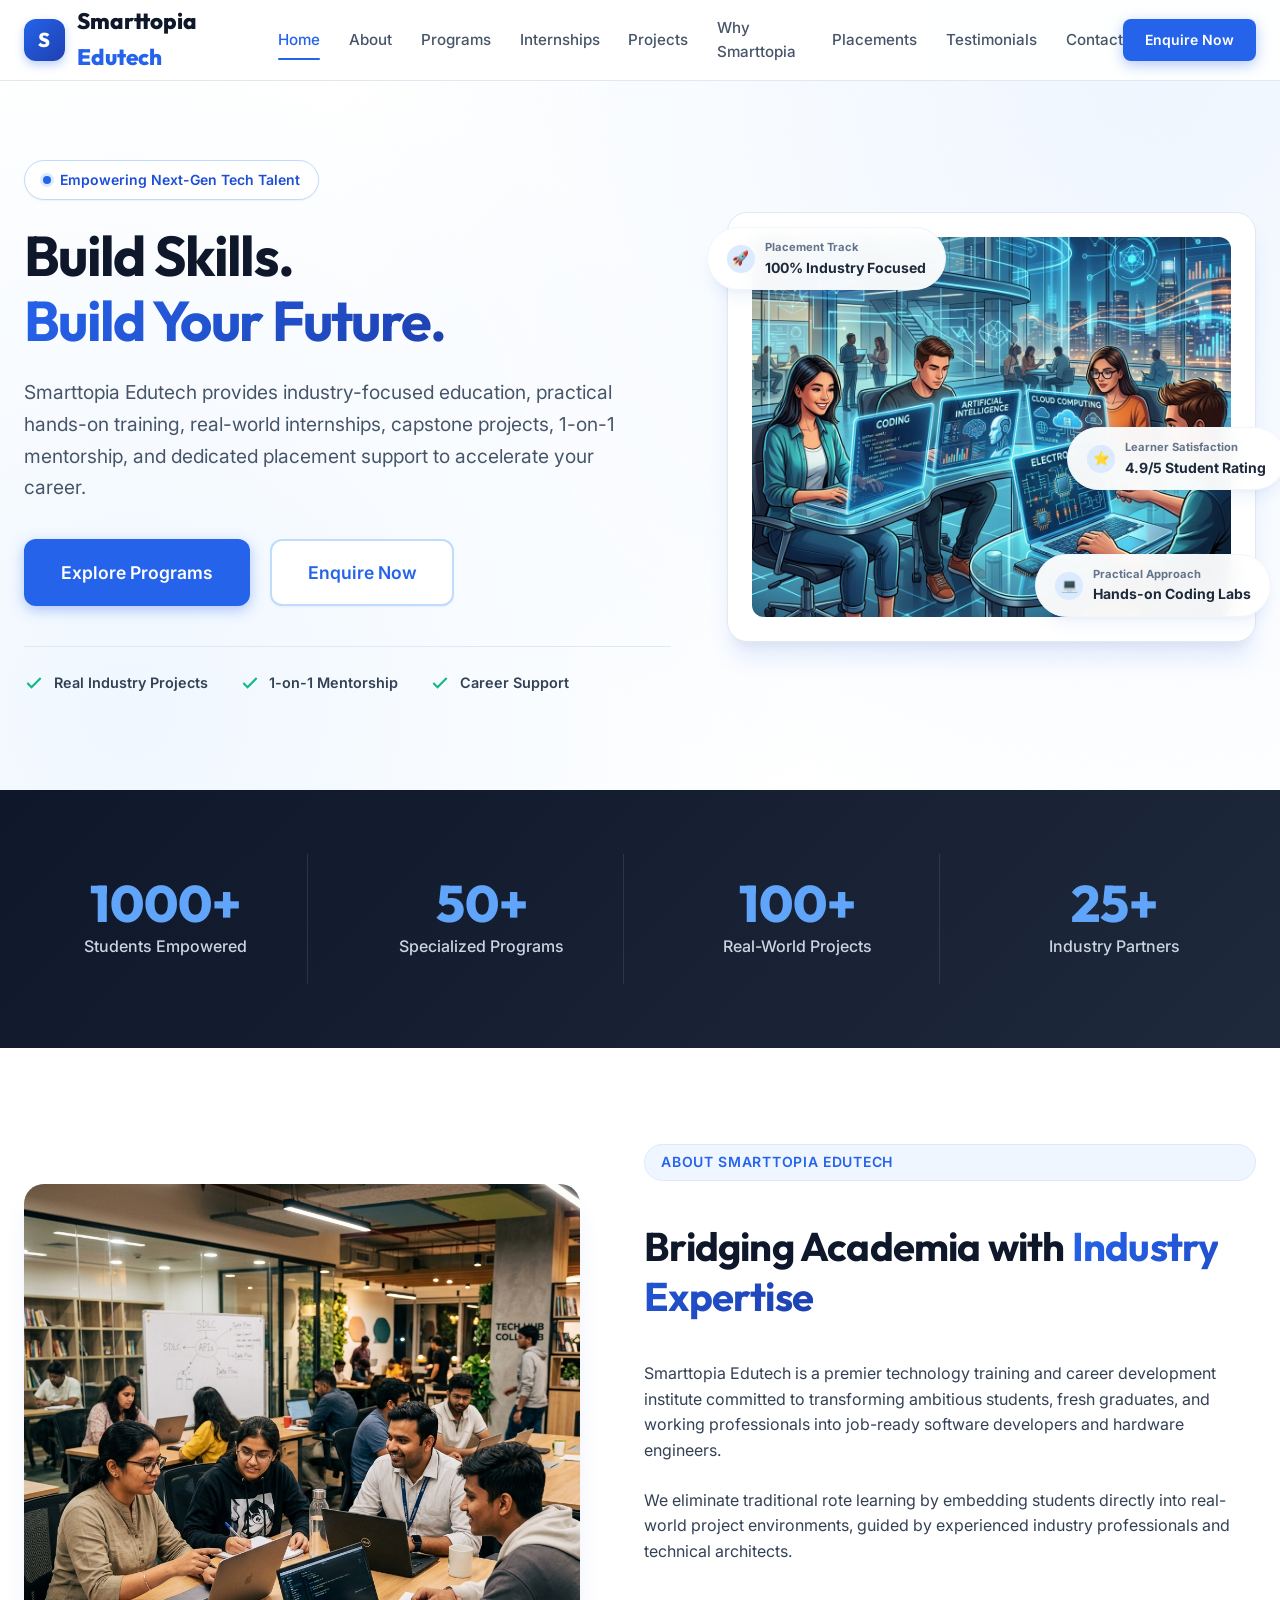
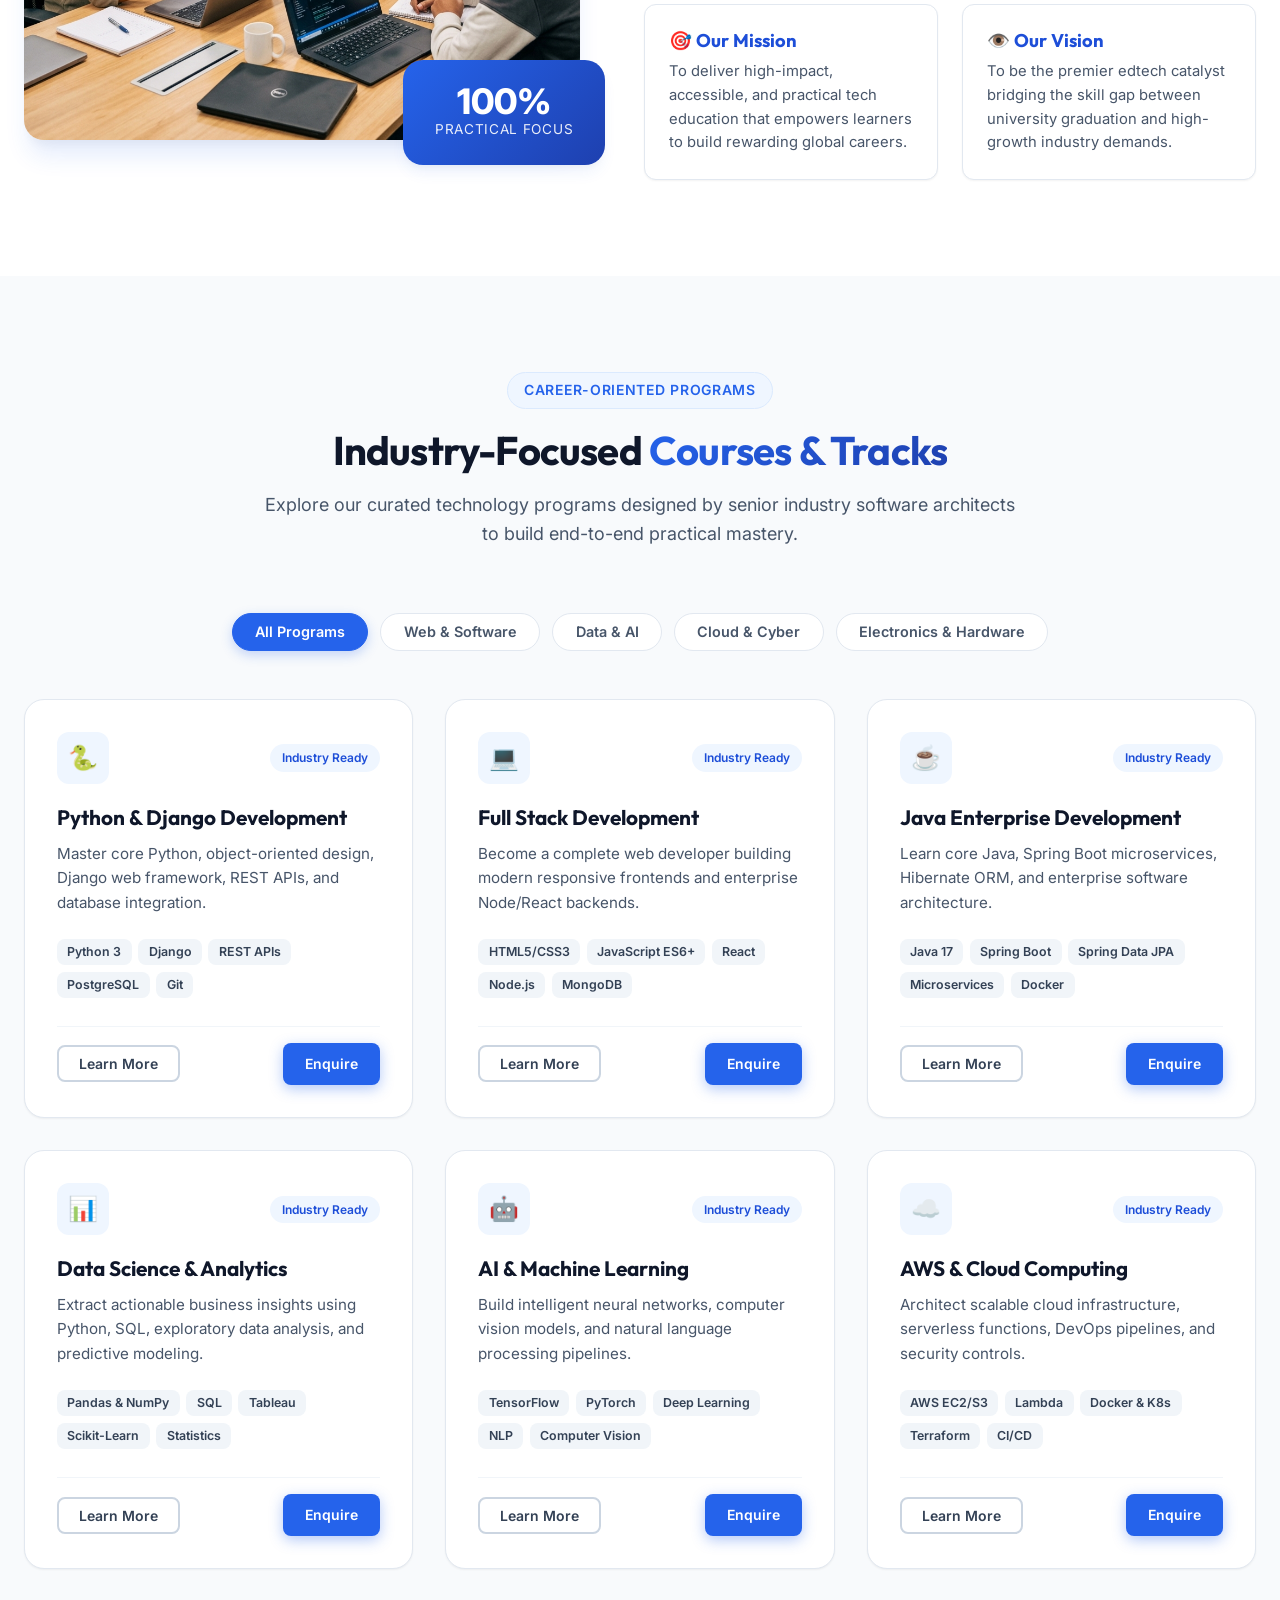
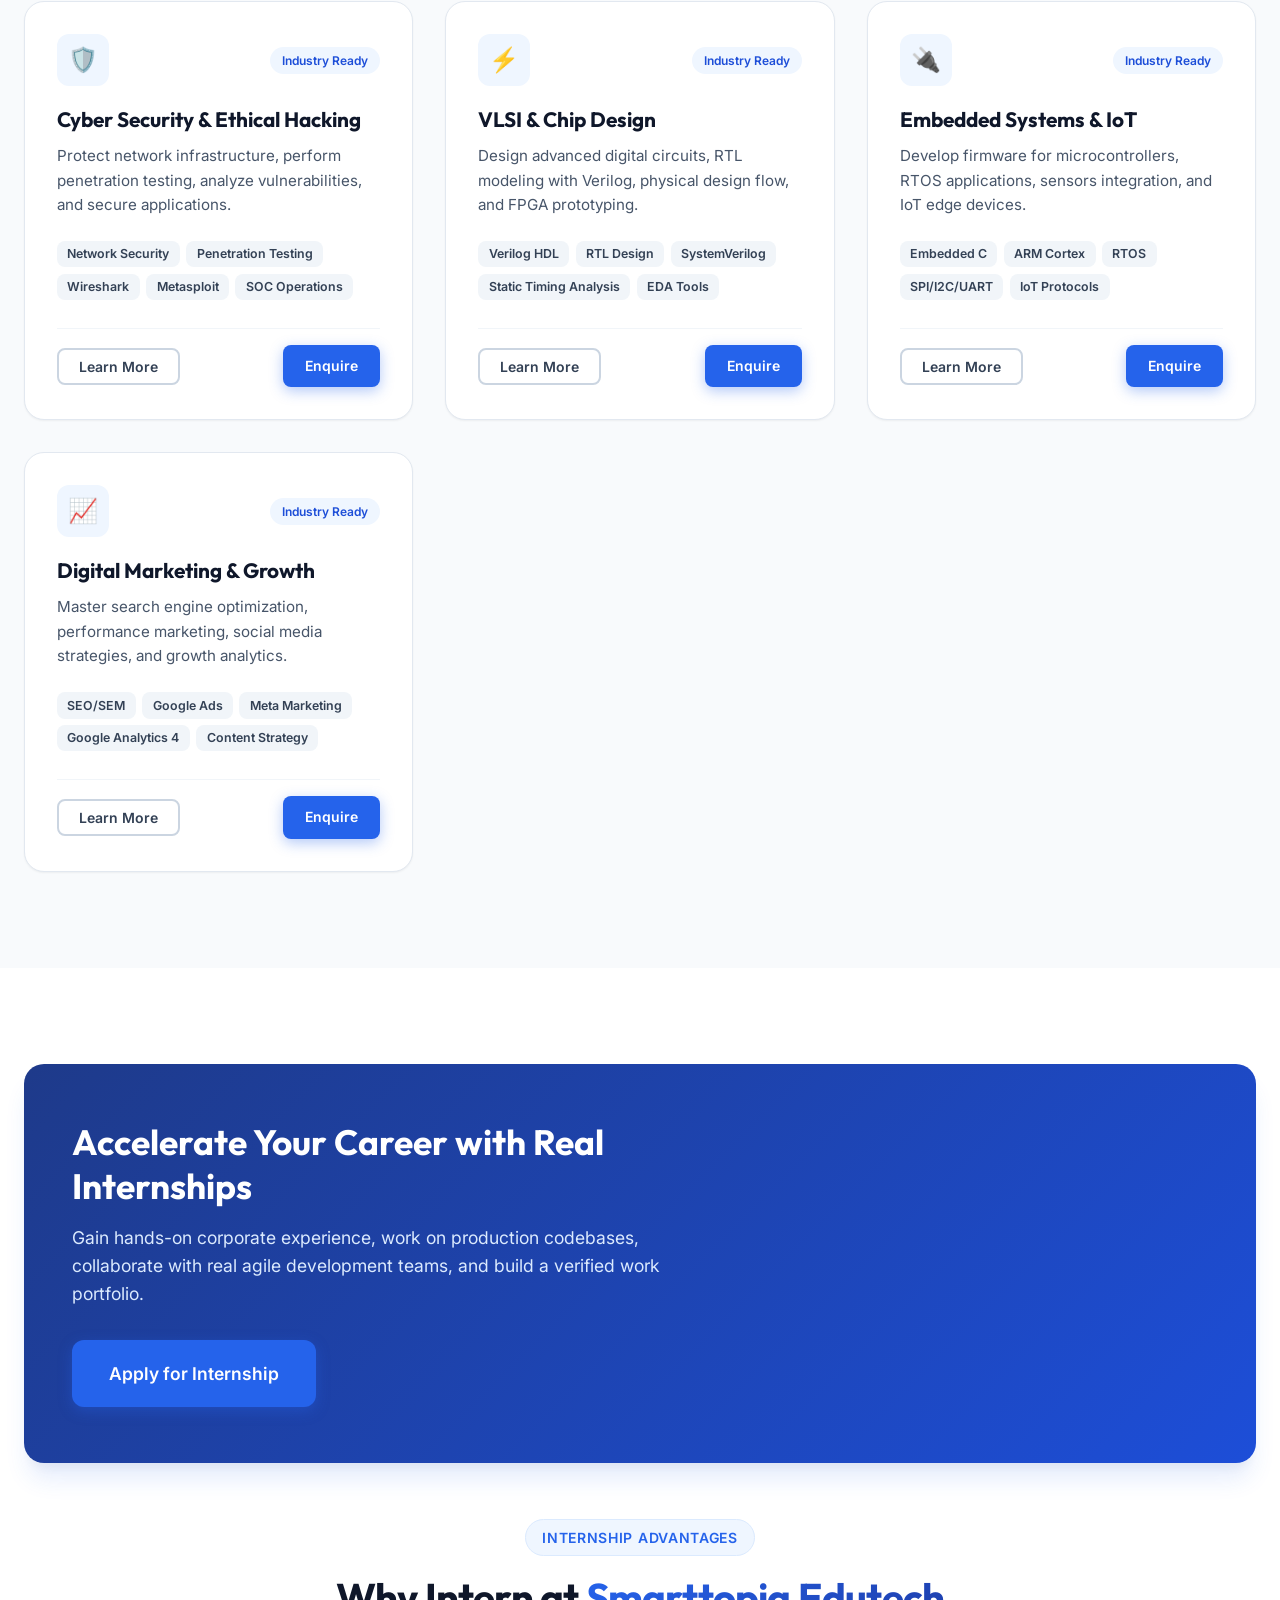
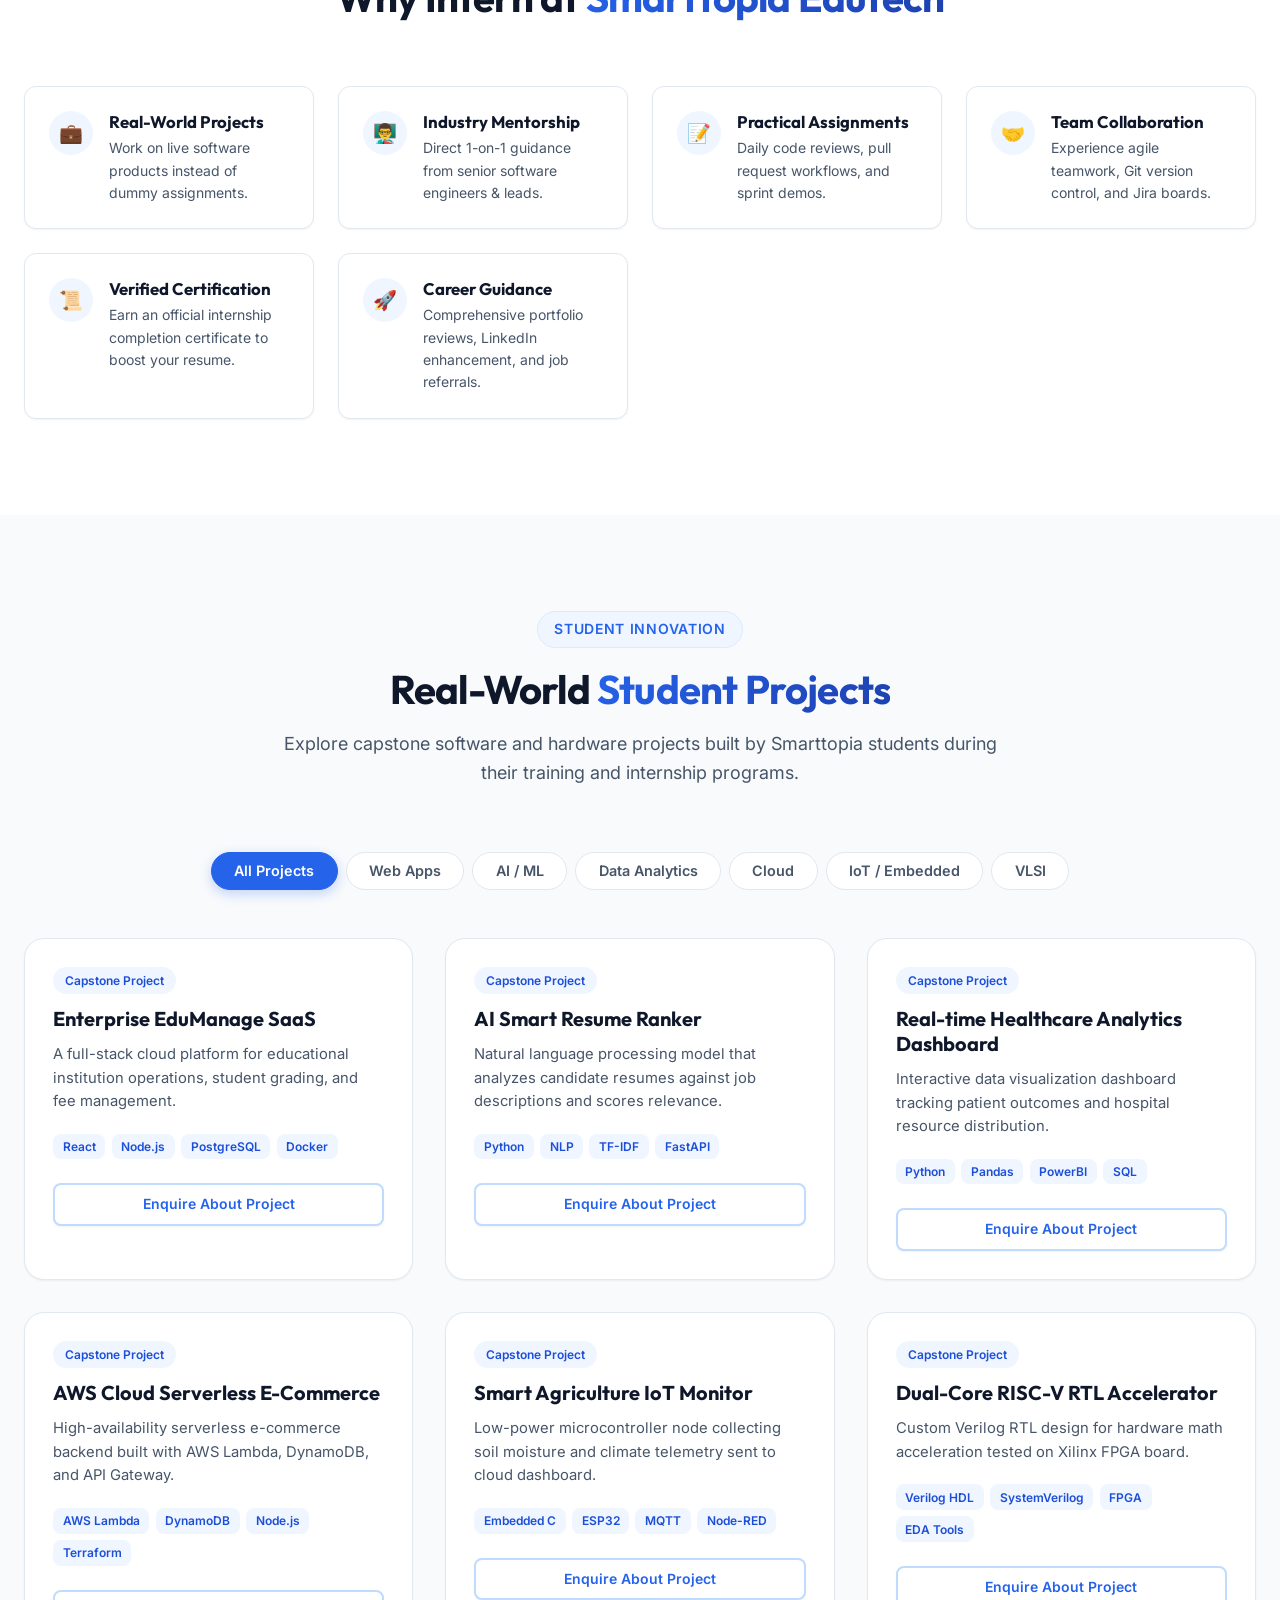
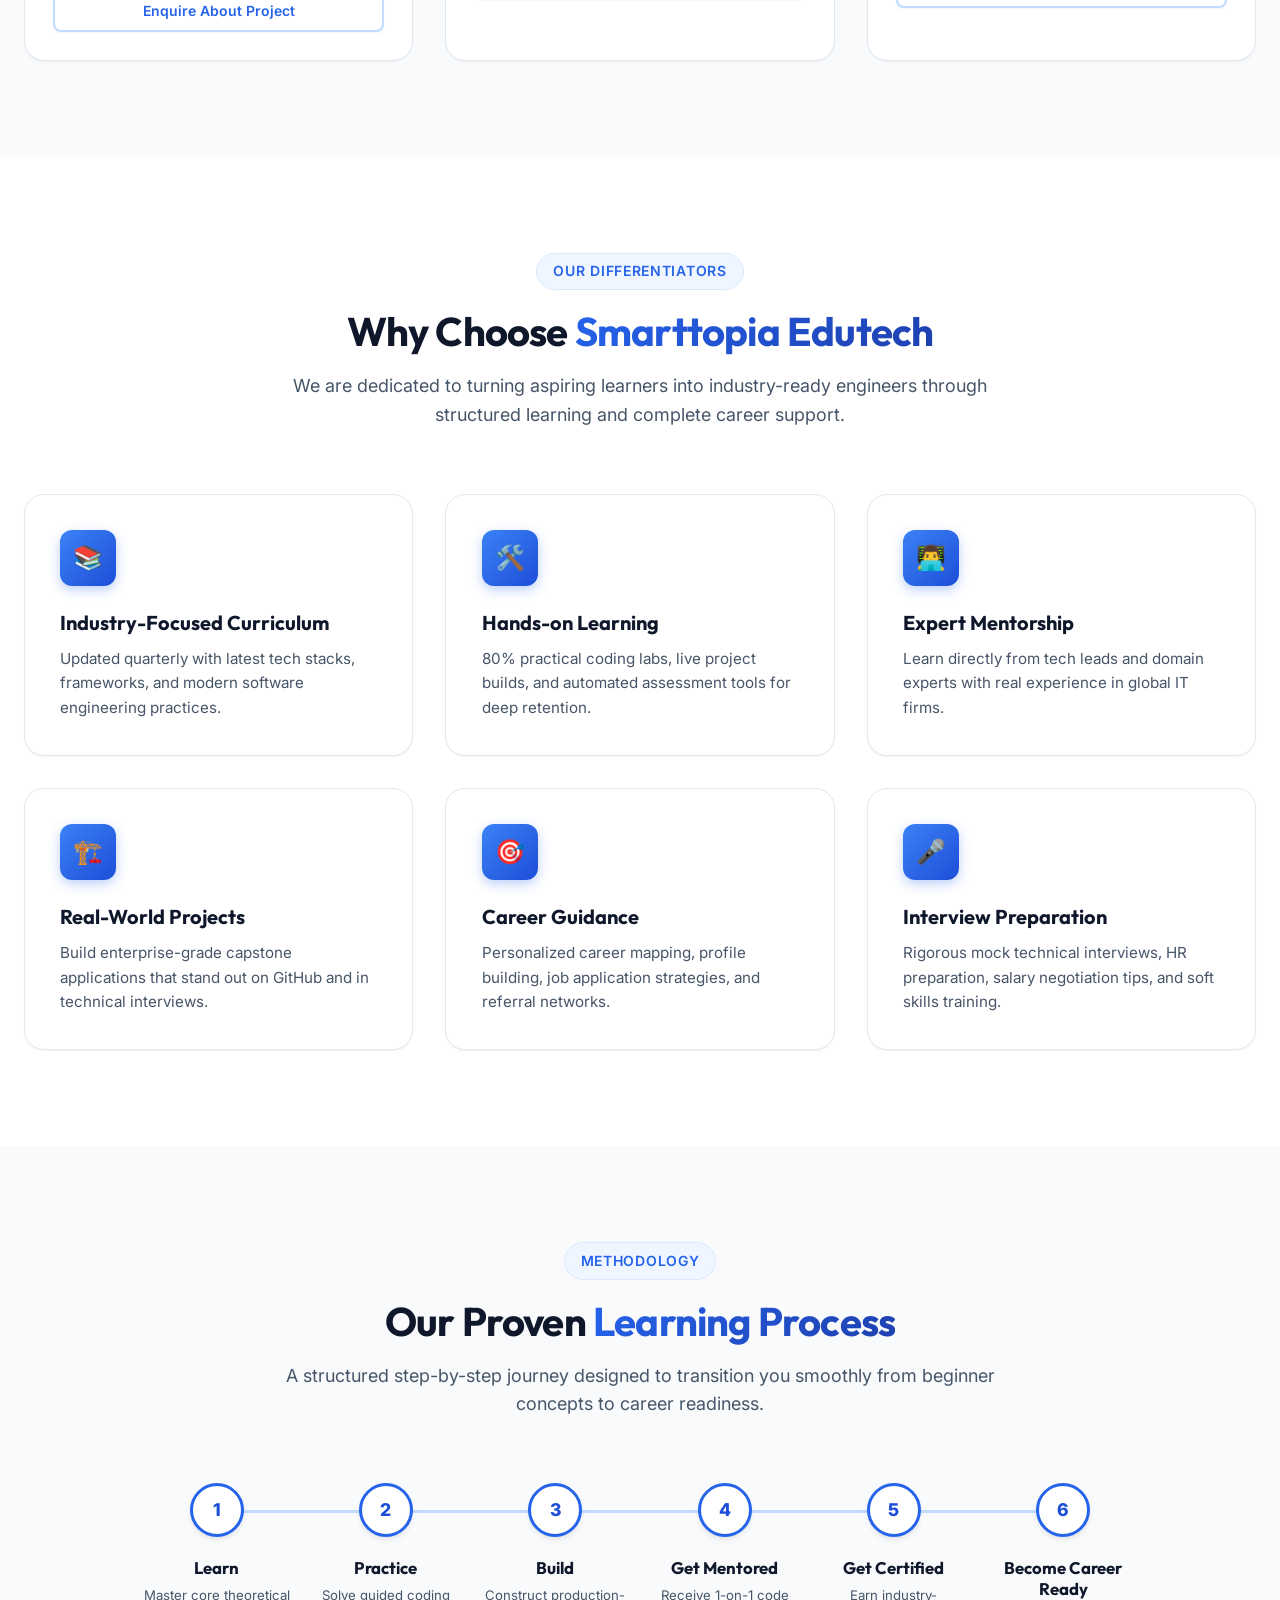
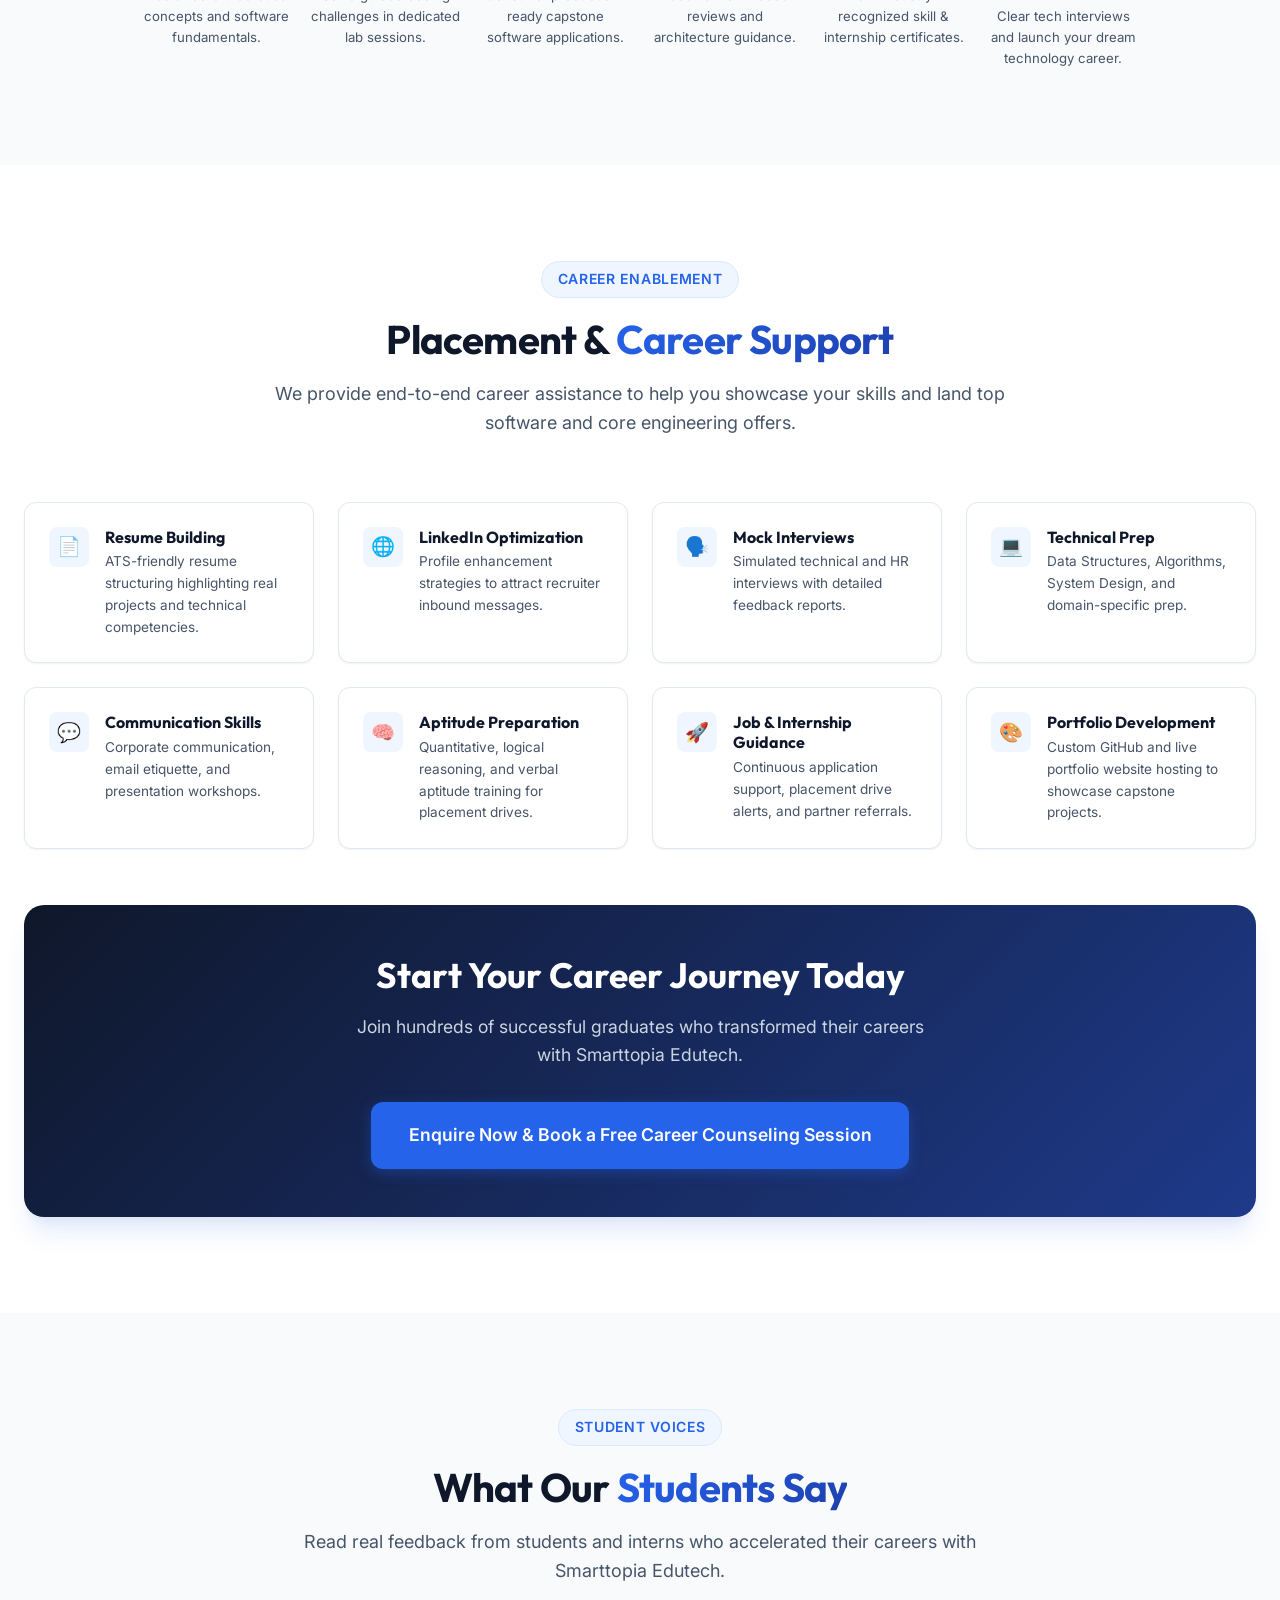
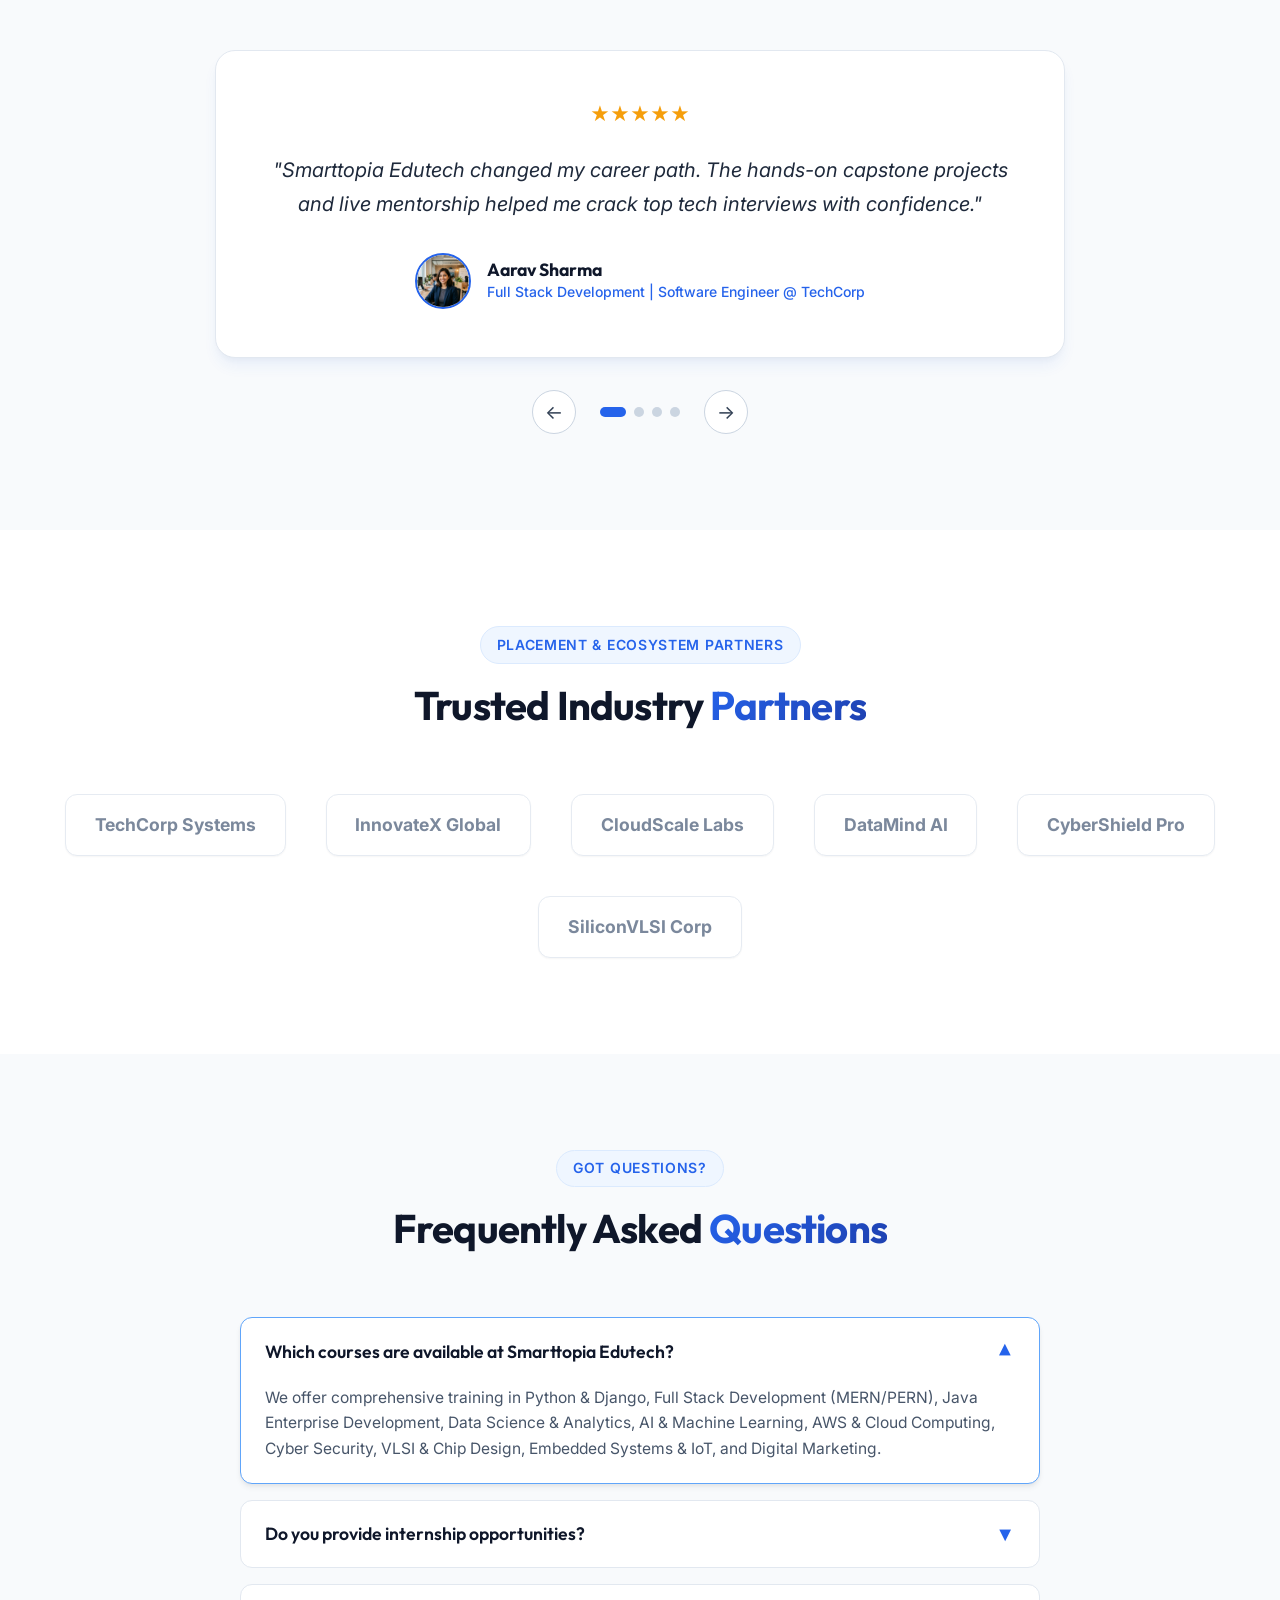
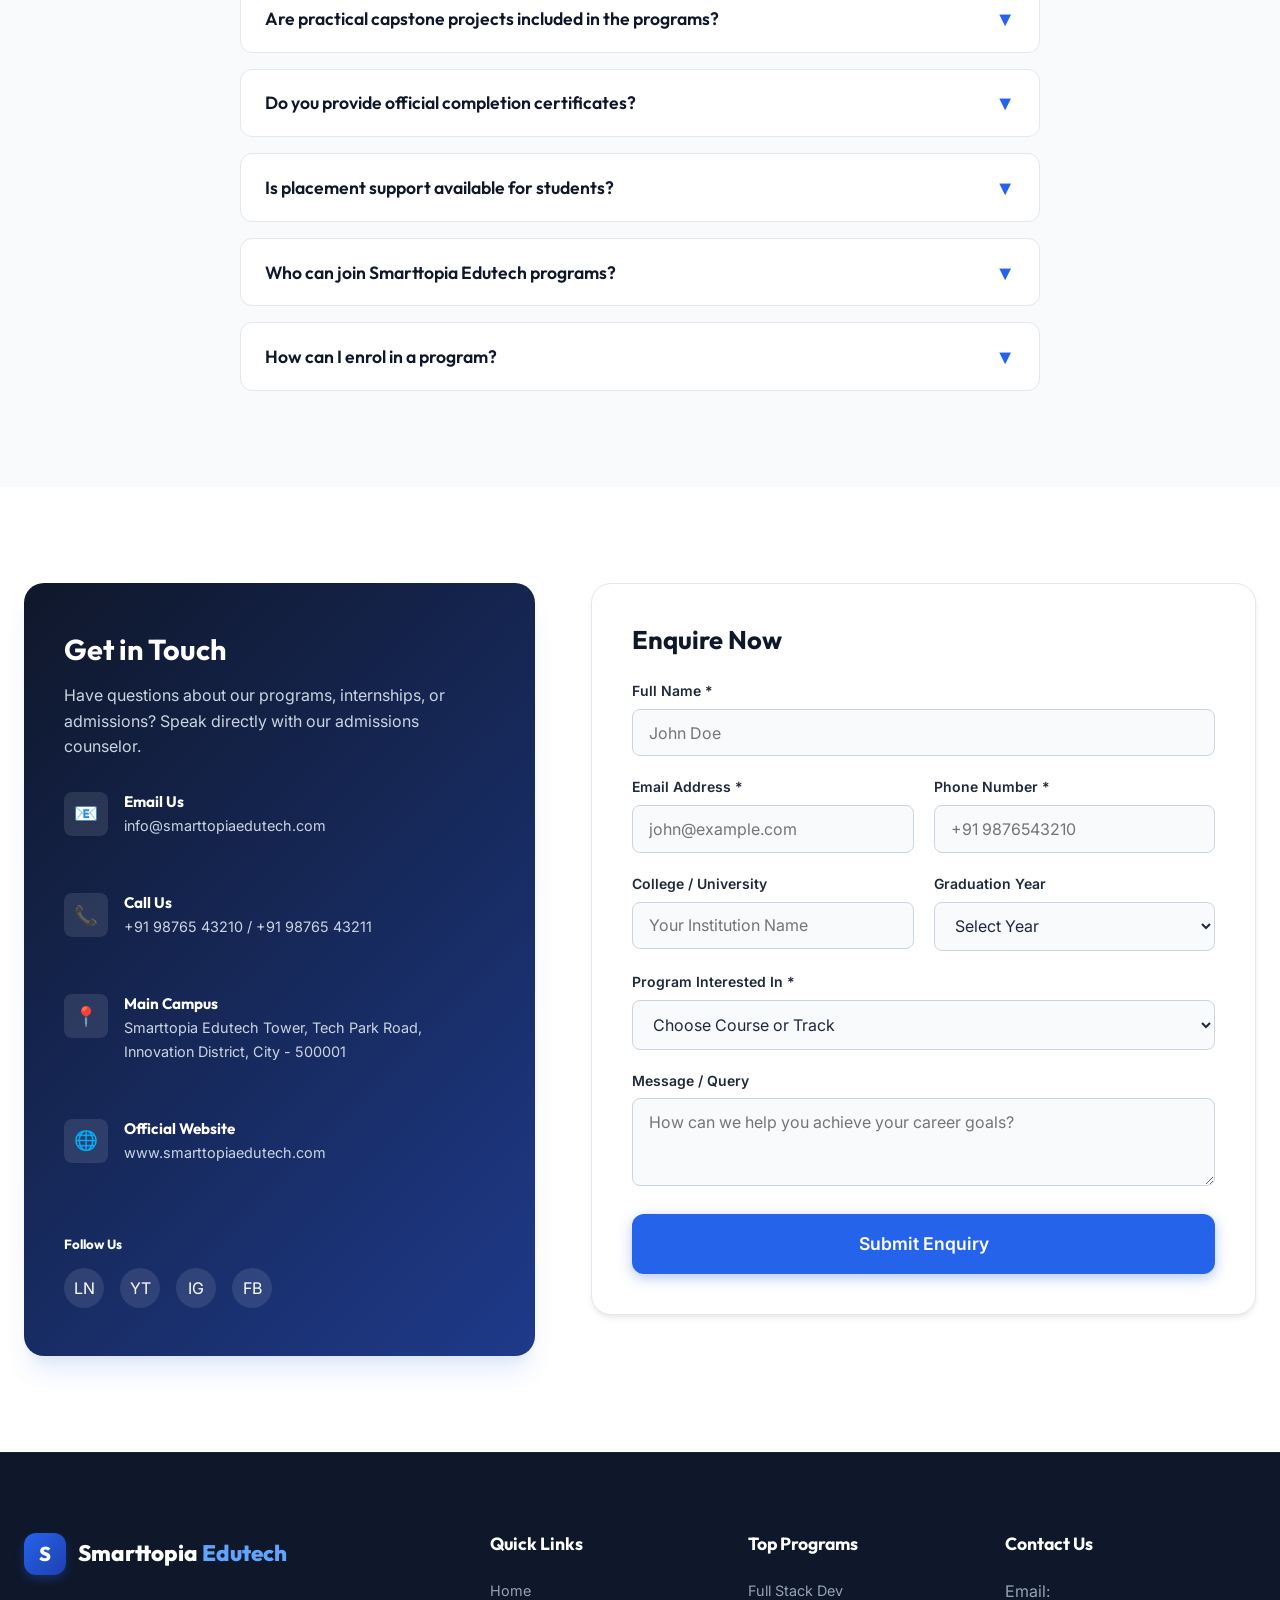
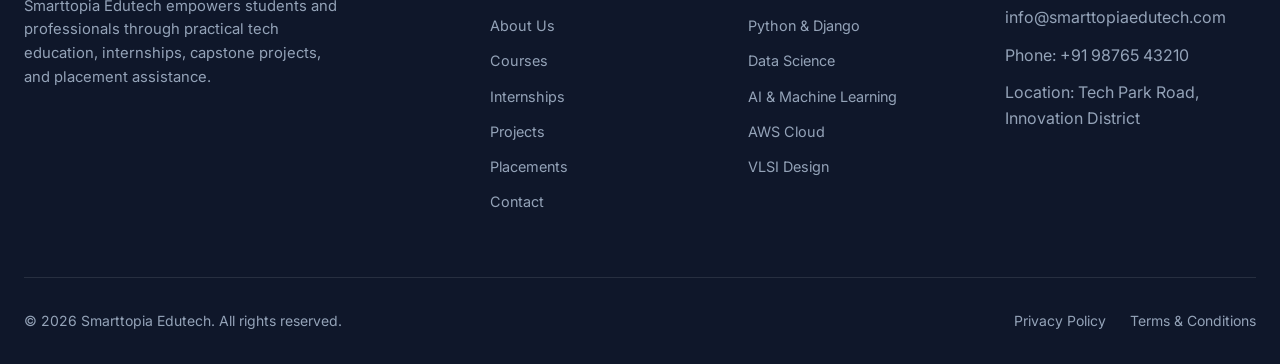
==== index.html @ f690aa02 "Initial commit" ====
<!DOCTYPE html>
<html lang="en">
<head>
  <meta charset="UTF-8">
  <meta name="viewport" content="width=device-width, initial-scale=1.0">
  
  <!-- SEO Meta Tags -->
  <title>Smarttopia Edutech | Build Skills. Build Your Future.</title>
  <meta name="description" content="Smarttopia Edutech provides industry-focused tech education, practical training, internships, capstone projects, expert mentorship, and dedicated placement support.">
  <meta name="keywords" content="EdTech, Software Training, Full Stack Development, Data Science, AI ML, Python Django, Internships, VLSI, Embedded Systems, Career Placement">
  <meta name="author" content="Smarttopia Edutech">
  
  <!-- Open Graph / Social Media -->
  <meta property="og:type" content="website">
  <meta property="og:title" content="Smarttopia Edutech - Build Skills. Build Your Future.">
  <meta property="og:description" content="Industry-focused education, hands-on internships, live projects, and placement guidance for students and professionals.">
  <meta property="og:image" content="assets/images/hero.png">
  
  <!-- Google Fonts -->
  <link rel="preconnect" href="https://fonts.googleapis.com">
  <link rel="preconnect" href="https://fonts.gstatic.com" crossorigin>
  <link href="https://fonts.googleapis.com/css2?family=Inter:wght@300;400;500;600;700&family=Outfit:wght@500;600;700;800&display=swap" rel="stylesheet">
  
  <!-- Main Stylesheet -->
  <link rel="stylesheet" href="style.css">
</head>
<body>

  <!-- ==========================================================================
       1. NAVBAR / HEADER
       ========================================================================== -->
  <header class="header" id="header">
    <div class="container navbar">
      <!-- Brand Logo -->
      <a href="#home" class="logo" id="brand-logo">
        <div class="logo-icon">S</div>
        <div class="logo-text">Smarttopia <span>Edutech</span></div>
      </a>

      <!-- Desktop & Mobile Navigation Menu -->
      <nav class="nav-menu" id="nav-menu">
        <a href="#home" class="nav-link active">Home</a>
        <a href="#about" class="nav-link">About</a>
        <a href="#programs" class="nav-link">Programs</a>
        <a href="#internships" class="nav-link">Internships</a>
        <a href="#projects" class="nav-link">Projects</a>
        <a href="#why-us" class="nav-link">Why Smarttopia</a>
        <a href="#placements" class="nav-link">Placements</a>
        <a href="#testimonials" class="nav-link">Testimonials</a>
        <a href="#contact" class="nav-link">Contact</a>
      </nav>

      <!-- Action Button & Hamburger Toggle -->
      <div class="header-actions">
        <a href="#contact" class="btn btn-primary btn-sm">Enquire Now</a>
        <button class="hamburger" id="hamburger" aria-label="Toggle navigation menu">
          <span></span>
          <span></span>
          <span></span>
        </button>
      </div>
    </div>
  </header>

  <main>
    <!-- ==========================================================================
         2. HERO SECTION
         ========================================================================== -->
    <section class="hero-section" id="home">
      <div class="container hero-grid">
        <div class="hero-content">
          <div class="hero-badge">
            <span class="hero-badge-dot"></span>
            Empowering Next-Gen Tech Talent
          </div>
          <h1 class="hero-title">
            Build Skills. <br><span>Build Your Future.</span>
          </h1>
          <p class="hero-description">
            Smarttopia Edutech provides industry-focused education, practical hands-on training, real-world internships, capstone projects, 1-on-1 mentorship, and dedicated placement support to accelerate your career.
          </p>
          <div class="hero-cta">
            <a href="#programs" class="btn btn-primary btn-lg">Explore Programs</a>
            <a href="#contact" class="btn btn-secondary btn-lg">Enquire Now</a>
          </div>
          <div class="hero-highlights">
            <div class="highlight-item">
              <svg width="20" height="20" fill="none" stroke="currentColor" stroke-width="2.5" viewBox="0 0 24 24"><path d="M20 6L9 17l-5-5"/></svg>
              Real Industry Projects
            </div>
            <div class="highlight-item">
              <svg width="20" height="20" fill="none" stroke="currentColor" stroke-width="2.5" viewBox="0 0 24 24"><path d="M20 6L9 17l-5-5"/></svg>
              1-on-1 Mentorship
            </div>
            <div class="highlight-item">
              <svg width="20" height="20" fill="none" stroke="currentColor" stroke-width="2.5" viewBox="0 0 24 24"><path d="M20 6L9 17l-5-5"/></svg>
              Career Support
            </div>
          </div>
        </div>

        <!-- Hero Visual Illustration -->
        <div class="hero-visual-container">
          <div class="hero-card-frame">
            <div class="hero-image-wrapper">
              <img src="assets/images/hero.png" alt="Smarttopia Edutech Practical Learning Platform">
            </div>
          </div>
          <!-- Floating Interactive Badges -->
          <div class="floating-tag floating-tag-1">
            <div class="floating-icon">🚀</div>
            <div>
              <div style="font-size:0.7rem; color:var(--slate-500);">Placement Track</div>
              <div>100% Industry Focused</div>
            </div>
          </div>
          <div class="floating-tag floating-tag-2">
            <div class="floating-icon">💻</div>
            <div>
              <div style="font-size:0.7rem; color:var(--slate-500);">Practical Approach</div>
              <div>Hands-on Coding Labs</div>
            </div>
          </div>
          <div class="floating-tag floating-tag-3">
            <div class="floating-icon">⭐</div>
            <div>
              <div style="font-size:0.7rem; color:var(--slate-500);">Learner Satisfaction</div>
              <div>4.9/5 Student Rating</div>
            </div>
          </div>
        </div>
      </div>
    </section>

    <!-- ==========================================================================
         3. COMPANY STATISTICS
         ========================================================================== -->
    <section class="stats-section" id="statistics">
      <div class="container">
        <div class="stats-grid">
          <div class="stat-card">
            <div class="stat-number" id="stat-students">0+</div>
            <div class="stat-label">Students Empowered</div>
          </div>
          <div class="stat-card">
            <div class="stat-number" id="stat-programs">0+</div>
            <div class="stat-label">Specialized Programs</div>
          </div>
          <div class="stat-card">
            <div class="stat-number" id="stat-projects">0+</div>
            <div class="stat-label">Real-World Projects</div>
          </div>
          <div class="stat-card">
            <div class="stat-number" id="stat-partners">0+</div>
            <div class="stat-label">Industry Partners</div>
          </div>
        </div>
      </div>
    </section>

    <!-- ==========================================================================
         4. ABOUT SMARTTOPIA
         ========================================================================== -->
    <section class="section" id="about">
      <div class="container">
        <div class="about-grid">
          <div class="about-image-card">
            <div class="about-img-box">
              <img src="assets/images/about.png" alt="About Smarttopia Edutech Learning Center">
            </div>
            <div class="about-experience-badge">
              <div class="exp-number">100%</div>
              <div class="exp-text">Practical Focus</div>
            </div>
          </div>

          <div class="about-content">
            <span class="section-subtitle">About Smarttopia Edutech</span>
            <h2 class="section-title">Bridging Academia with <span>Industry Expertise</span></h2>
            <p>
              Smarttopia Edutech is a premier technology training and career development institute committed to transforming ambitious students, fresh graduates, and working professionals into job-ready software developers and hardware engineers.
            </p>
            <p>
              We eliminate traditional rote learning by embedding students directly into real-world project environments, guided by experienced industry professionals and technical architects.
            </p>

            <div class="mv-grid">
              <div class="mv-card">
                <h4>🎯 Our Mission</h4>
                <p>To deliver high-impact, accessible, and practical tech education that empowers learners to build rewarding global careers.</p>
              </div>
              <div class="mv-card">
                <h4>👁️ Our Vision</h4>
                <p>To be the premier edtech catalyst bridging the skill gap between university graduation and high-growth industry demands.</p>
              </div>
            </div>
          </div>
        </div>
      </div>
    </section>

    <!-- ==========================================================================
         5. PROGRAMS / COURSES
         ========================================================================== -->
    <section class="section section-alt" id="programs">
      <div class="container">
        <div class="section-header">
          <span class="section-subtitle">Career-Oriented Programs</span>
          <h2 class="section-title">Industry-Focused <span>Courses & Tracks</span></h2>
          <p class="section-description">
            Explore our curated technology programs designed by senior industry software architects to build end-to-end practical mastery.
          </p>
        </div>

        <!-- Filter Tabs -->
        <div class="program-tabs">
          <button class="tab-btn active" data-filter="all">All Programs</button>
          <button class="tab-btn" data-filter="web">Web & Software</button>
          <button class="tab-btn" data-filter="data">Data & AI</button>
          <button class="tab-btn" data-filter="cloud">Cloud & Cyber</button>
          <button class="tab-btn" data-filter="core">Electronics & Hardware</button>
        </div>

        <!-- Programs Grid (Dynamically Populated via JS) -->
        <div class="programs-grid" id="programsGrid"></div>
      </div>
    </section>

    <!-- ==========================================================================
         6. INTERNSHIP PROGRAMS
         ========================================================================== -->
    <section class="section" id="internships">
      <div class="container">
        <!-- Banner CTA -->
        <div class="internship-banner">
          <div class="internship-banner-content">
            <h3>Accelerate Your Career with Real Internships</h3>
            <p>
              Gain hands-on corporate experience, work on production codebases, collaborate with real agile development teams, and build a verified work portfolio.
            </p>
            <a href="#contact" class="btn btn-primary btn-lg">Apply for Internship</a>
          </div>
        </div>

        <div class="section-header">
          <span class="section-subtitle">Internship Advantages</span>
          <h2 class="section-title">Why Intern at <span>Smarttopia Edutech</span></h2>
        </div>

        <div class="benefits-grid">
          <div class="benefit-card">
            <div class="benefit-icon">💼</div>
            <div class="benefit-info">
              <h4>Real-World Projects</h4>
              <p>Work on live software products instead of dummy assignments.</p>
            </div>
          </div>
          <div class="benefit-card">
            <div class="benefit-icon">👨‍🏫</div>
            <div class="benefit-info">
              <h4>Industry Mentorship</h4>
              <p>Direct 1-on-1 guidance from senior software engineers & leads.</p>
            </div>
          </div>
          <div class="benefit-card">
            <div class="benefit-icon">📝</div>
            <div class="benefit-info">
              <h4>Practical Assignments</h4>
              <p>Daily code reviews, pull request workflows, and sprint demos.</p>
            </div>
          </div>
          <div class="benefit-card">
            <div class="benefit-icon">🤝</div>
            <div class="benefit-info">
              <h4>Team Collaboration</h4>
              <p>Experience agile teamwork, Git version control, and Jira boards.</p>
            </div>
          </div>
          <div class="benefit-card">
            <div class="benefit-icon">📜</div>
            <div class="benefit-info">
              <h4>Verified Certification</h4>
              <p>Earn an official internship completion certificate to boost your resume.</p>
            </div>
          </div>
          <div class="benefit-card">
            <div class="benefit-icon">🚀</div>
            <div class="benefit-info">
              <h4>Career Guidance</h4>
              <p>Comprehensive portfolio reviews, LinkedIn enhancement, and job referrals.</p>
            </div>
          </div>
        </div>
      </div>
    </section>

    <!-- ==========================================================================
         7. STUDENT PROJECTS
         ========================================================================== -->
    <section class="section section-alt" id="projects">
      <div class="container">
        <div class="section-header">
          <span class="section-subtitle">Student Innovation</span>
          <h2 class="section-title">Real-World <span>Student Projects</span></h2>
          <p class="section-description">
            Explore capstone software and hardware projects built by Smarttopia students during their training and internship programs.
          </p>
        </div>

        <!-- Project Filter Buttons -->
        <div class="project-filters">
          <button class="tab-btn active" data-filter="all">All Projects</button>
          <button class="tab-btn" data-filter="web">Web Apps</button>
          <button class="tab-btn" data-filter="ai">AI / ML</button>
          <button class="tab-btn" data-filter="data">Data Analytics</button>
          <button class="tab-btn" data-filter="cloud">Cloud</button>
          <button class="tab-btn" data-filter="iot">IoT / Embedded</button>
          <button class="tab-btn" data-filter="vlsi">VLSI</button>
        </div>

        <div class="projects-grid" id="projectsGrid"></div>
      </div>
    </section>

    <!-- ==========================================================================
         8. WHY CHOOSE SMARTTOPIA
         ========================================================================== -->
    <section class="section" id="why-us">
      <div class="container">
        <div class="section-header">
          <span class="section-subtitle">Our Differentiators</span>
          <h2 class="section-title">Why Choose <span>Smarttopia Edutech</span></h2>
          <p class="section-description">
            We are dedicated to turning aspiring learners into industry-ready engineers through structured learning and complete career support.
          </p>
        </div>

        <div class="why-grid">
          <div class="why-card">
            <div class="why-icon">📚</div>
            <h3>Industry-Focused Curriculum</h3>
            <p>Updated quarterly with latest tech stacks, frameworks, and modern software engineering practices.</p>
          </div>
          <div class="why-card">
            <div class="why-icon">🛠️</div>
            <h3>Hands-on Learning</h3>
            <p>80% practical coding labs, live project builds, and automated assessment tools for deep retention.</p>
          </div>
          <div class="why-card">
            <div class="why-icon">👨‍💻</div>
            <h3>Expert Mentorship</h3>
            <p>Learn directly from tech leads and domain experts with real experience in global IT firms.</p>
          </div>
          <div class="why-card">
            <div class="why-icon">🏗️</div>
            <h3>Real-World Projects</h3>
            <p>Build enterprise-grade capstone applications that stand out on GitHub and in technical interviews.</p>
          </div>
          <div class="why-card">
            <div class="why-icon">🎯</div>
            <h3>Career Guidance</h3>
            <p>Personalized career mapping, profile building, job application strategies, and referral networks.</p>
          </div>
          <div class="why-card">
            <div class="why-icon">🎤</div>
            <h3>Interview Preparation</h3>
            <p>Rigorous mock technical interviews, HR preparation, salary negotiation tips, and soft skills training.</p>
          </div>
        </div>
      </div>
    </section>

    <!-- ==========================================================================
         9. LEARNING PROCESS TIMELINE
         ========================================================================== -->
    <section class="section section-alt" id="process">
      <div class="container">
        <div class="section-header">
          <span class="section-subtitle">Methodology</span>
          <h2 class="section-title">Our Proven <span>Learning Process</span></h2>
          <p class="section-description">
            A structured step-by-step journey designed to transition you smoothly from beginner concepts to career readiness.
          </p>
        </div>

        <div class="timeline-wrapper">
          <div class="timeline-connector"></div>
          <div class="timeline-grid">
            <div class="timeline-item">
              <div class="timeline-step-badge">1</div>
              <h4>Learn</h4>
              <p>Master core theoretical concepts and software fundamentals.</p>
            </div>
            <div class="timeline-item">
              <div class="timeline-step-badge">2</div>
              <h4>Practice</h4>
              <p>Solve guided coding challenges in dedicated lab sessions.</p>
            </div>
            <div class="timeline-item">
              <div class="timeline-step-badge">3</div>
              <h4>Build</h4>
              <p>Construct production-ready capstone software applications.</p>
            </div>
            <div class="timeline-item">
              <div class="timeline-step-badge">4</div>
              <h4>Get Mentored</h4>
              <p>Receive 1-on-1 code reviews and architecture guidance.</p>
            </div>
            <div class="timeline-item">
              <div class="timeline-step-badge">5</div>
              <h4>Get Certified</h4>
              <p>Earn industry-recognized skill & internship certificates.</p>
            </div>
            <div class="timeline-item">
              <div class="timeline-step-badge">6</div>
              <h4>Become Career Ready</h4>
              <p>Clear tech interviews and launch your dream technology career.</p>
            </div>
          </div>
        </div>
      </div>
    </section>

    <!-- ==========================================================================
         10. PLACEMENT & CAREER SUPPORT
         ========================================================================== -->
    <section class="section" id="placements">
      <div class="container">
        <div class="section-header">
          <span class="section-subtitle">Career Enablement</span>
          <h2 class="section-title">Placement & <span>Career Support</span></h2>
          <p class="section-description">
            We provide end-to-end career assistance to help you showcase your skills and land top software and core engineering offers.
          </p>
        </div>

        <div class="placement-grid">
          <div class="career-pillar-card">
            <div class="pillar-icon">📄</div>
            <div class="pillar-info">
              <h4>Resume Building</h4>
              <p>ATS-friendly resume structuring highlighting real projects and technical competencies.</p>
            </div>
          </div>
          <div class="career-pillar-card">
            <div class="pillar-icon">🌐</div>
            <div class="pillar-info">
              <h4>LinkedIn Optimization</h4>
              <p>Profile enhancement strategies to attract recruiter inbound messages.</p>
            </div>
          </div>
          <div class="career-pillar-card">
            <div class="pillar-icon">🗣️</div>
            <div class="pillar-info">
              <h4>Mock Interviews</h4>
              <p>Simulated technical and HR interviews with detailed feedback reports.</p>
            </div>
          </div>
          <div class="career-pillar-card">
            <div class="pillar-icon">💻</div>
            <div class="pillar-info">
              <h4>Technical Prep</h4>
              <p>Data Structures, Algorithms, System Design, and domain-specific prep.</p>
            </div>
          </div>
          <div class="career-pillar-card">
            <div class="pillar-icon">💬</div>
            <div class="pillar-info">
              <h4>Communication Skills</h4>
              <p>Corporate communication, email etiquette, and presentation workshops.</p>
            </div>
          </div>
          <div class="career-pillar-card">
            <div class="pillar-icon">🧠</div>
            <div class="pillar-info">
              <h4>Aptitude Preparation</h4>
              <p>Quantitative, logical reasoning, and verbal aptitude training for placement drives.</p>
            </div>
          </div>
          <div class="career-pillar-card">
            <div class="pillar-icon">🚀</div>
            <div class="pillar-info">
              <h4>Job & Internship Guidance</h4>
              <p>Continuous application support, placement drive alerts, and partner referrals.</p>
            </div>
          </div>
          <div class="career-pillar-card">
            <div class="pillar-icon">🎨</div>
            <div class="pillar-info">
              <h4>Portfolio Development</h4>
              <p>Custom GitHub and live portfolio website hosting to showcase capstone projects.</p>
            </div>
          </div>
        </div>

        <div class="placement-cta-card">
          <h3>Start Your Career Journey Today</h3>
          <p>Join hundreds of successful graduates who transformed their careers with Smarttopia Edutech.</p>
          <a href="#contact" class="btn btn-primary btn-lg">Enquire Now & Book a Free Career Counseling Session</a>
        </div>
      </div>
    </section>

    <!-- ==========================================================================
         11. STUDENT TESTIMONIALS
         ========================================================================== -->
    <section class="section section-alt" id="testimonials">
      <div class="container">
        <div class="section-header">
          <span class="section-subtitle">Student Voices</span>
          <h2 class="section-title">What Our <span>Students Say</span></h2>
          <p class="section-description">
            Read real feedback from students and interns who accelerated their careers with Smarttopia Edutech.
          </p>
        </div>

        <div class="testimonials-slider-container">
          <!-- Testimonials Content Rendered via JS -->
          <div id="testimonialContainer"></div>

          <!-- Slider Controls -->
          <div class="slider-controls">
            <button class="slider-btn" id="prevBtn" aria-label="Previous Testimonial">←</button>
            <div class="slider-dots" id="sliderDots"></div>
            <button class="slider-btn" id="nextBtn" aria-label="Next Testimonial">→</button>
          </div>
        </div>
      </div>
    </section>

    <!-- ==========================================================================
         12. INDUSTRY PARTNERS
         ========================================================================== -->
    <section class="section" id="partners">
      <div class="container">
        <div class="section-header">
          <span class="section-subtitle">Placement & Ecosystem Partners</span>
          <h2 class="section-title">Trusted Industry <span>Partners</span></h2>
        </div>

        <div class="partners-grid">
          <div class="partner-logo-item">TechCorp Systems</div>
          <div class="partner-logo-item">InnovateX Global</div>
          <div class="partner-logo-item">CloudScale Labs</div>
          <div class="partner-logo-item">DataMind AI</div>
          <div class="partner-logo-item">CyberShield Pro</div>
          <div class="partner-logo-item">SiliconVLSI Corp</div>
        </div>
      </div>
    </section>

    <!-- ==========================================================================
         13. FREQUENTLY ASKED QUESTIONS (FAQ)
         ========================================================================== -->
    <section class="section section-alt" id="faq">
      <div class="container">
        <div class="section-header">
          <span class="section-subtitle">Got Questions?</span>
          <h2 class="section-title">Frequently Asked <span>Questions</span></h2>
        </div>

        <div class="faq-container">
          <div class="faq-item active">
            <button class="faq-question">
              Which courses are available at Smarttopia Edutech?
              <span class="faq-icon">▼</span>
            </button>
            <div class="faq-answer">
              We offer comprehensive training in Python & Django, Full Stack Development (MERN/PERN), Java Enterprise Development, Data Science & Analytics, AI & Machine Learning, AWS & Cloud Computing, Cyber Security, VLSI & Chip Design, Embedded Systems & IoT, and Digital Marketing.
            </div>
          </div>

          <div class="faq-item">
            <button class="faq-question">
              Do you provide internship opportunities?
              <span class="faq-icon">▼</span>
            </button>
            <div class="faq-answer">
              Yes! All our career track programs include integrated virtual or offline internship modules where learners work on real-world client projects under direct industry mentor supervision.
            </div>
          </div>

          <div class="faq-item">
            <button class="faq-question">
              Are practical capstone projects included in the programs?
              <span class="faq-icon">▼</span>
            </button>
            <div class="faq-answer">
              Absolutely. 80% of our learning approach focuses on practical coding and lab sessions. Every student completes multiple mini-projects and a major production-grade capstone project.
            </div>
          </div>

          <div class="faq-item">
            <button class="faq-question">
              Do you provide official completion certificates?
              <span class="faq-icon">▼</span>
            </button>
            <div class="faq-answer">
              Yes, upon successful completion of your course requirements and project evaluations, you will receive an official Smarttopia Edutech Course Completion Certificate and Internship Experience Certificate.
            </div>
          </div>

          <div class="faq-item">
            <button class="faq-question">
              Is placement support available for students?
              <span class="faq-icon">▼</span>
            </button>
            <div class="faq-answer">
              Yes, we provide 100% placement assistance including ATS resume building, LinkedIn optimization, mock interviews, aptitude training, and direct interview scheduling with our partner companies.
            </div>
          </div>

          <div class="faq-item">
            <button class="faq-question">
              Who can join Smarttopia Edutech programs?
              <span class="faq-icon">▼</span>
            </button>
            <div class="faq-answer">
              Our programs are designed for B.Tech / BE, BCA, MCA, B.Sc Computer Science students, fresh graduates seeking jobs, and working professionals looking to upskill or transition into tech roles.
            </div>
          </div>

          <div class="faq-item">
            <button class="faq-question">
              How can I enrol in a program?
              <span class="faq-icon">▼</span>
            </button>
            <div class="faq-answer">
              You can simply fill out the Enquiry Form below on our website, or contact our admissions team via phone/email. Our academic counselor will contact you to explain batch schedules, curriculum details, and fee structures.
            </div>
          </div>
        </div>
      </div>
    </section>

    <!-- ==========================================================================
         14. CONTACT / ENQUIRY FORM
         ========================================================================== -->
    <section class="section" id="contact">
      <div class="container">
        <div class="contact-grid">
          <!-- Direct Contact Information -->
          <div class="contact-info-box">
            <h3>Get in Touch</h3>
            <p>Have questions about our programs, internships, or admissions? Speak directly with our admissions counselor.</p>

            <div class="info-item-list">
              <div class="info-item">
                <div class="info-icon">📧</div>
                <div class="info-text">
                  <h5>Email Us</h5>
                  <p><a href="mailto:info@smarttopiaedutech.com">info@smarttopiaedutech.com</a></p>
                </div>
              </div>
              <div class="info-item">
                <div class="info-icon">📞</div>
                <div class="info-text">
                  <h5>Call Us</h5>
                  <p><a href="tel:+919876543210">+91 98765 43210 / +91 98765 43211</a></p>
                </div>
              </div>
              <div class="info-item">
                <div class="info-icon">📍</div>
                <div class="info-text">
                  <h5>Main Campus</h5>
                  <p>Smarttopia Edutech Tower, Tech Park Road, Innovation District, City - 500001</p>
                </div>
              </div>
              <div class="info-item">
                <div class="info-icon">🌐</div>
                <div class="info-text">
                  <h5>Official Website</h5>
                  <p><a href="https://smarttopiaedutech.com" target="_blank">www.smarttopiaedutech.com</a></p>
                </div>
              </div>
            </div>

            <h5 style="color:#fff; margin-bottom:1rem;">Follow Us</h5>
            <div class="social-links">
              <a href="#" class="social-icon" aria-label="LinkedIn">LN</a>
              <a href="#" class="social-icon" aria-label="YouTube">YT</a>
              <a href="#" class="social-icon" aria-label="Instagram">IG</a>
              <a href="#" class="social-icon" aria-label="Facebook">FB</a>
            </div>
          </div>

          <!-- Professional Enquiry Form -->
          <div class="contact-form-card">
            <h3>Enquire Now</h3>
            <div id="formAlert" class="form-alert"></div>

            <form id="enquiryForm" novalidate>
              <div class="form-group">
                <label for="fullName" class="form-label">Full Name *</label>
                <input type="text" id="fullName" class="form-control" placeholder="John Doe">
                <span class="error-text"></span>
              </div>

              <div class="form-row">
                <div class="form-group">
                  <label for="email" class="form-label">Email Address *</label>
                  <input type="email" id="email" class="form-control" placeholder="john@example.com">
                  <span class="error-text"></span>
                </div>
                <div class="form-group">
                  <label for="phone" class="form-label">Phone Number *</label>
                  <input type="tel" id="phone" class="form-control" placeholder="+91 9876543210">
                  <span class="error-text"></span>
                </div>
              </div>

              <div class="form-row">
                <div class="form-group">
                  <label for="college" class="form-label">College / University</label>
                  <input type="text" id="college" class="form-control" placeholder="Your Institution Name">
                </div>
                <div class="form-group">
                  <label for="graduationYear" class="form-label">Graduation Year</label>
                  <select id="graduationYear" class="form-control">
                    <option value="">Select Year</option>
                    <option value="2024">2024</option>
                    <option value="2025">2025</option>
                    <option value="2026">2026</option>
                    <option value="2027">2027</option>
                    <option value="Passed Out">Passed Out</option>
                  </select>
                </div>
              </div>

              <div class="form-group">
                <label for="courseInterested" class="form-label">Program Interested In *</label>
                <select id="courseInterested" class="form-control">
                  <option value="">Choose Course or Track</option>
                  <option value="Python & Django Development">Python & Django Development</option>
                  <option value="Full Stack Development">Full Stack Web Development</option>
                  <option value="Java Enterprise Development">Java Enterprise Development</option>
                  <option value="Data Science & Analytics">Data Science & Analytics</option>
                  <option value="AI & Machine Learning">AI & Machine Learning</option>
                  <option value="AWS & Cloud Computing">AWS & Cloud Computing</option>
                  <option value="Cyber Security">Cyber Security</option>
                  <option value="VLSI & Chip Design">VLSI & Chip Design</option>
                  <option value="Embedded Systems & IoT">Embedded Systems & IoT</option>
                  <option value="Digital Marketing">Digital Marketing</option>
                  <option value="Internship Program">Internship Program Only</option>
                </select>
                <span class="error-text"></span>
              </div>

              <div class="form-group">
                <label for="message" class="form-label">Message / Query</label>
                <textarea id="message" rows="3" class="form-control" placeholder="How can we help you achieve your career goals?"></textarea>
              </div>

              <button type="submit" class="btn btn-primary btn-lg" style="width:100%;">Submit Enquiry</button>
            </form>
          </div>
        </div>
      </div>
    </section>
  </main>

  <!-- ==========================================================================
       15. FOOTER
       ========================================================================== -->
  <footer class="footer">
    <div class="container">
      <div class="footer-grid">
        <div class="footer-brand">
          <a href="#home" class="logo" style="color:#fff;">
            <div class="logo-icon">S</div>
            <div class="logo-text" style="color:#fff;">Smarttopia <span style="color:var(--primary-400);">Edutech</span></div>
          </a>
          <p>
            Smarttopia Edutech empowers students and professionals through practical tech education, internships, capstone projects, and placement assistance.
          </p>
        </div>

        <div>
          <h4 class="footer-title">Quick Links</h4>
          <div class="footer-links">
            <a href="#home">Home</a>
            <a href="#about">About Us</a>
            <a href="#programs">Courses</a>
            <a href="#internships">Internships</a>
            <a href="#projects">Projects</a>
            <a href="#placements">Placements</a>
            <a href="#contact">Contact</a>
          </div>
        </div>

        <div>
          <h4 class="footer-title">Top Programs</h4>
          <div class="footer-links">
            <a href="#programs">Full Stack Dev</a>
            <a href="#programs">Python & Django</a>
            <a href="#programs">Data Science</a>
            <a href="#programs">AI & Machine Learning</a>
            <a href="#programs">AWS Cloud</a>
            <a href="#programs">VLSI Design</a>
          </div>
        </div>

        <div>
          <h4 class="footer-title">Contact Us</h4>
          <div class="footer-links">
            <span>Email: info@smarttopiaedutech.com</span>
            <span>Phone: +91 98765 43210</span>
            <span>Location: Tech Park Road, Innovation District</span>
          </div>
        </div>
      </div>

      <div class="footer-bottom">
        <div>
          &copy; <span id="currentYear"></span> Smarttopia Edutech. All rights reserved.
        </div>
        <div class="footer-legal">
          <a href="#" onclick="alert('Privacy Policy: Smarttopia Edutech protects all student data with strict confidentiality.'); return false;">Privacy Policy</a>
          <a href="#" onclick="alert('Terms & Conditions: Standard academic enrolment policies apply.'); return false;">Terms & Conditions</a>
        </div>
      </div>
    </div>
  </footer>

  <!-- Floating Back to Top Button -->
  <button class="back-to-top" id="backToTop" aria-label="Back to Top">↑</button>

  <!-- Program Details Modal Dialog -->
  <div class="modal-overlay" id="programModal">
    <div class="modal-card">
      <button class="modal-close-btn" id="modalCloseBtn" aria-label="Close modal">&times;</button>
      <h3 id="modalTitle" style="margin-bottom:1rem; font-size:1.6rem; color:var(--slate-900);">Program Details</h3>
      <div id="modalBody"></div>
    </div>
  </div>

  <!-- Main JavaScript File -->
  <script src="script.js"></script>
</body>
</html>
---- style.css ----
/* ==========================================================================
   Smarttopia Edutech - Main Stylesheet
   Theme: Professional Corporate Education / EdTech
   Primary Color Palette: Royal Blue & Deep Navy on Clean Light Backgrounds
   ========================================================================== */

/* --------------------------------------------------------------------------
   1. CSS Custom Properties / Design Tokens
   -------------------------------------------------------------------------- */
:root {
  /* Brand Color Palette */
  --primary-50: #eff6ff;
  --primary-100: #dbeafe;
  --primary-200: #bfdbfe;
  --primary-300: #93c5fd;
  --primary-400: #60a5fa;
  --primary-500: #3b82f6; /* Core Accent Blue */
  --primary-600: #2563eb; /* Primary Brand Blue */
  --primary-700: #1d4ed8;
  --primary-800: #1e40af;
  --primary-900: #1e3a8a;
  
  /* Slate / Dark Colors */
  --slate-50: #f8fafc;
  --slate-100: #f1f5f9;
  --slate-200: #e2e8f0;
  --slate-300: #cbd5e1;
  --slate-400: #94a3b8;
  --slate-500: #64748b;
  --slate-600: #475569;
  --slate-700: #334155;
  --slate-800: #1e293b;
  --slate-900: #0f172a; /* Deep Navy Header/Text */

  /* Secondary Accents */
  --emerald: #10b981;
  --amber: #f59e0b;
  --indigo: #6366f1;

  /* Typography */
  --font-sans: 'Inter', -apple-system, BlinkMacSystemFont, "Segoe UI", Roboto, Helvetica, Arial, sans-serif;
  --font-heading: 'Outfit', -apple-system, BlinkMacSystemFont, "Segoe UI", Roboto, sans-serif;

  /* Elevation Shadows */
  --shadow-sm: 0 1px 2px 0 rgba(0, 0, 0, 0.05);
  --shadow-md: 0 4px 6px -1px rgba(0, 0, 0, 0.07), 0 2px 4px -1px rgba(0, 0, 0, 0.04);
  --shadow-lg: 0 10px 15px -3px rgba(37, 99, 235, 0.08), 0 4px 6px -2px rgba(0, 0, 0, 0.03);
  --shadow-xl: 0 20px 25px -5px rgba(37, 99, 235, 0.12), 0 10px 10px -5px rgba(0, 0, 0, 0.04);
  --shadow-blue-glow: 0 10px 30px -5px rgba(37, 99, 235, 0.25);

  /* Layout & Transitions */
  --radius-sm: 8px;
  --radius-md: 12px;
  --radius-lg: 20px;
  --radius-full: 9999px;
  --transition-fast: 0.2s cubic-bezier(0.4, 0, 0.2, 1);
  --transition-normal: 0.3s cubic-bezier(0.4, 0, 0.2, 1);
  --transition-slow: 0.5s cubic-bezier(0.4, 0, 0.2, 1);
  --container-max: 1280px;
}

/* --------------------------------------------------------------------------
   2. Reset & Base Styles
   -------------------------------------------------------------------------- */
*, *::before, *::after {
  box-sizing: border-box;
  margin: 0;
  padding: 0;
}

html {
  scroll-behavior: smooth;
  font-size: 16px;
}

body {
  font-family: var(--font-sans);
  background-color: #ffffff;
  color: var(--slate-700);
  line-height: 1.6;
  overflow-x: hidden;
  -webkit-font-smoothing: antialiased;
}

h1, h2, h3, h4, h5, h6 {
  font-family: var(--font-heading);
  color: var(--slate-900);
  font-weight: 700;
  line-height: 1.25;
}

a {
  color: var(--primary-600);
  text-decoration: none;
  transition: color var(--transition-fast);
}

a:hover {
  color: var(--primary-700);
}

img {
  max-width: 100%;
  height: auto;
  display: block;
}

ul {
  list-style: none;
}

button, input, select, textarea {
  font-family: inherit;
  font-size: inherit;
}

/* --------------------------------------------------------------------------
   3. Utility Classes & Layout Container
   -------------------------------------------------------------------------- */
.container {
  width: 100%;
  max-width: var(--container-max);
  margin-left: auto;
  margin-right: auto;
  padding-left: 1.5rem;
  padding-right: 1.5rem;
}

.section {
  padding: 6rem 0;
  position: relative;
}

.section-alt {
  background-color: var(--slate-50);
}

.section-header {
  text-align: center;
  max-width: 750px;
  margin: 0 auto 4rem auto;
}

.section-subtitle {
  display: inline-block;
  padding: 0.4rem 1rem;
  background-color: var(--primary-50);
  color: var(--primary-600);
  font-size: 0.875rem;
  font-weight: 600;
  letter-spacing: 0.05em;
  text-transform: uppercase;
  border-radius: var(--radius-full);
  margin-bottom: 1rem;
  border: 1px solid var(--primary-100);
}

.section-title {
  font-size: 2.5rem;
  color: var(--slate-900);
  margin-bottom: 1rem;
  letter-spacing: -0.02em;
}

.section-title span {
  color: var(--primary-600);
  background: linear-gradient(135deg, var(--primary-600), var(--primary-800));
  -webkit-background-clip: text;
  -webkit-text-fill-color: transparent;
}

.section-description {
  font-size: 1.125rem;
  color: var(--slate-600);
}

/* Buttons */
.btn {
  display: inline-flex;
  align-items: center;
  justify-content: center;
  gap: 0.6rem;
  padding: 0.85rem 1.8rem;
  font-size: 1rem;
  font-weight: 600;
  border-radius: var(--radius-md);
  cursor: pointer;
  border: 2px solid transparent;
  transition: all var(--transition-fast);
  white-space: nowrap;
}

.btn-primary {
  background-color: var(--primary-600);
  color: #ffffff;
  box-shadow: 0 4px 14px rgba(37, 99, 235, 0.35);
}

.btn-primary:hover {
  background-color: var(--primary-700);
  color: #ffffff;
  transform: translateY(-2px);
  box-shadow: var(--shadow-blue-glow);
}

.btn-secondary {
  background-color: #ffffff;
  color: var(--primary-600);
  border-color: var(--primary-200);
  box-shadow: var(--shadow-sm);
}

.btn-secondary:hover {
  background-color: var(--primary-50);
  border-color: var(--primary-400);
  color: var(--primary-700);
  transform: translateY(-2px);
}

.btn-outline {
  background: transparent;
  color: var(--slate-700);
  border-color: var(--slate-300);
}

.btn-outline:hover {
  border-color: var(--primary-600);
  color: var(--primary-600);
}

.btn-sm {
  padding: 0.5rem 1.25rem;
  font-size: 0.875rem;
  border-radius: var(--radius-sm);
}

.btn-lg {
  padding: 1.1rem 2.2rem;
  font-size: 1.1rem;
}

/* Badges & Tags */
.badge {
  display: inline-flex;
  align-items: center;
  padding: 0.25rem 0.75rem;
  font-size: 0.75rem;
  font-weight: 600;
  border-radius: var(--radius-full);
  background-color: var(--primary-50);
  color: var(--primary-700);
}

/* --------------------------------------------------------------------------
   4. Navbar Header
   -------------------------------------------------------------------------- */
.header {
  position: fixed;
  top: 0;
  left: 0;
  width: 100%;
  z-index: 1000;
  background-color: rgba(255, 255, 255, 0.92);
  backdrop-filter: blur(12px);
  -webkit-backdrop-filter: blur(12px);
  border-bottom: 1px solid var(--slate-200);
  transition: all var(--transition-normal);
}

.header.scrolled {
  box-shadow: var(--shadow-md);
  padding: 0.2rem 0;
  background-color: rgba(255, 255, 255, 0.98);
}

.navbar {
  display: flex;
  align-items: center;
  justify-content: space-between;
  height: 80px;
  transition: height var(--transition-normal);
}

.header.scrolled .navbar {
  height: 68px;
}

.logo {
  display: flex;
  align-items: center;
  gap: 0.75rem;
  font-family: var(--font-heading);
  font-size: 1.4rem;
  font-weight: 800;
  color: var(--slate-900);
  text-decoration: none;
}

.logo-icon {
  width: 42px;
  height: 42px;
  background: linear-gradient(135deg, var(--primary-600), var(--primary-800));
  color: #ffffff;
  border-radius: var(--radius-md);
  display: flex;
  align-items: center;
  justify-content: center;
  font-size: 1.25rem;
  box-shadow: 0 4px 10px rgba(37, 99, 235, 0.3);
}

.logo-text span {
  color: var(--primary-600);
}

.nav-menu {
  display: flex;
  align-items: center;
  gap: 1.8rem;
}

.nav-link {
  font-size: 0.95rem;
  font-weight: 500;
  color: var(--slate-600);
  position: relative;
  padding: 0.5rem 0;
  transition: color var(--transition-fast);
}

.nav-link:hover, .nav-link.active {
  color: var(--primary-600);
}

.nav-link::after {
  content: '';
  position: absolute;
  bottom: 0;
  left: 0;
  width: 0%;
  height: 2.5px;
  background-color: var(--primary-600);
  border-radius: var(--radius-full);
  transition: width var(--transition-fast);
}

.nav-link:hover::after, .nav-link.active::after {
  width: 100%;
}

.header-actions {
  display: flex;
  align-items: center;
  gap: 1rem;
}

/* Hamburger Toggle */
.hamburger {
  display: none;
  flex-direction: column;
  justify-content: space-between;
  width: 28px;
  height: 20px;
  background: transparent;
  border: none;
  cursor: pointer;
  z-index: 1010;
  padding: 0;
}

.hamburger span {
  width: 100%;
  height: 2.5px;
  background-color: var(--slate-800);
  border-radius: 2px;
  transition: all var(--transition-fast);
}

.hamburger.active span:nth-child(1) {
  transform: translateY(8.5px) rotate(45deg);
}

.hamburger.active span:nth-child(2) {
  opacity: 0;
}

.hamburger.active span:nth-child(3) {
  transform: translateY(-8.5px) rotate(-45deg);
}

/* --------------------------------------------------------------------------
   5. Hero Section
   -------------------------------------------------------------------------- */
.hero-section {
  padding-top: 10rem;
  padding-bottom: 6rem;
  background: radial-gradient(circle at 90% 10%, var(--primary-50) 0%, rgba(255,255,255,0) 60%),
              radial-gradient(circle at 10% 90%, #f0f7ff 0%, rgba(255,255,255,0) 50%);
  position: relative;
  overflow: hidden;
}

.hero-grid {
  display: grid;
  grid-template-columns: 1.1fr 0.9fr;
  gap: 3.5rem;
  align-items: center;
}

.hero-badge {
  display: inline-flex;
  align-items: center;
  gap: 0.6rem;
  padding: 0.5rem 1.1rem;
  background-color: #ffffff;
  border: 1px solid var(--primary-200);
  box-shadow: var(--shadow-sm);
  border-radius: var(--radius-full);
  margin-bottom: 1.5rem;
  font-size: 0.875rem;
  font-weight: 600;
  color: var(--primary-700);
}

.hero-badge-dot {
  width: 8px;
  height: 8px;
  background-color: var(--primary-600);
  border-radius: 50%;
  box-shadow: 0 0 0 3px var(--primary-100);
  animation: pulseDot 2s infinite;
}

.hero-title {
  font-size: 3.5rem;
  line-height: 1.15;
  color: var(--slate-900);
  margin-bottom: 1.5rem;
  letter-spacing: -0.03em;
}

.hero-title span {
  color: var(--primary-600);
  background: linear-gradient(135deg, var(--primary-600) 0%, var(--primary-800) 100%);
  -webkit-background-clip: text;
  -webkit-text-fill-color: transparent;
}

.hero-description {
  font-size: 1.2rem;
  color: var(--slate-600);
  margin-bottom: 2.2rem;
  line-height: 1.65;
  max-width: 620px;
}

.hero-cta {
  display: flex;
  align-items: center;
  gap: 1.25rem;
  margin-bottom: 2.5rem;
}

.hero-highlights {
  display: flex;
  align-items: center;
  gap: 2rem;
  padding-top: 1.5rem;
  border-top: 1px solid var(--slate-200);
}

.highlight-item {
  display: flex;
  align-items: center;
  gap: 0.6rem;
  font-size: 0.9rem;
  font-weight: 600;
  color: var(--slate-700);
}

.highlight-item svg {
  color: var(--emerald);
}

/* Hero Visual / Custom CSS Tech Dashboard Graphic */
.hero-visual-container {
  position: relative;
}

.hero-card-frame {
  position: relative;
  background: #ffffff;
  border-radius: var(--radius-lg);
  padding: 1.5rem;
  box-shadow: var(--shadow-xl);
  border: 1px solid var(--slate-200);
  overflow: hidden;
}

.hero-image-wrapper {
  position: relative;
  border-radius: var(--radius-md);
  overflow: hidden;
}

.hero-image-wrapper img {
  width: 100%;
  height: 380px;
  object-fit: cover;
}

/* Floating Tech Pills */
.floating-tag {
  position: absolute;
  background: rgba(255, 255, 255, 0.95);
  backdrop-filter: blur(10px);
  padding: 0.65rem 1.2rem;
  border-radius: var(--radius-full);
  box-shadow: var(--shadow-lg);
  display: flex;
  align-items: center;
  gap: 0.6rem;
  font-size: 0.875rem;
  font-weight: 700;
  color: var(--slate-800);
  border: 1px solid var(--slate-100);
  z-index: 10;
  animation: floatAnim 4s ease-in-out infinite alternate;
}

.floating-tag-1 {
  top: 15px;
  left: -20px;
}

.floating-tag-2 {
  bottom: 25px;
  right: -15px;
  animation-delay: 2s;
}

.floating-tag-3 {
  top: 50%;
  right: -30px;
  animation-delay: 1s;
}

.floating-icon {
  width: 28px;
  height: 28px;
  border-radius: 50%;
  background-color: var(--primary-100);
  color: var(--primary-600);
  display: flex;
  align-items: center;
  justify-content: center;
  font-size: 0.85rem;
}

/* --------------------------------------------------------------------------
   6. Statistics Counter Section
   -------------------------------------------------------------------------- */
.stats-section {
  background: linear-gradient(135deg, var(--slate-900) 0%, #1e293b 100%);
  color: #ffffff;
  padding: 4rem 0;
}

.stats-grid {
  display: grid;
  grid-template-columns: repeat(4, 1fr);
  gap: 2rem;
  text-align: center;
}

.stat-card {
  padding: 1.5rem 1rem;
  border-right: 1px solid rgba(255, 255, 255, 0.1);
}

.stat-card:last-child {
  border-right: none;
}

.stat-number {
  font-family: var(--font-heading);
  font-size: 3.2rem;
  font-weight: 800;
  color: var(--primary-400);
  margin-bottom: 0.3rem;
  line-height: 1;
}

.stat-label {
  font-size: 1rem;
  color: var(--slate-300);
  font-weight: 500;
}

/* --------------------------------------------------------------------------
   7. About Section
   -------------------------------------------------------------------------- */
.about-grid {
  display: grid;
  grid-template-columns: 1fr 1.1fr;
  gap: 4rem;
  align-items: center;
}

.about-image-card {
  position: relative;
}

.about-img-box {
  border-radius: var(--radius-lg);
  overflow: hidden;
  box-shadow: var(--shadow-xl);
}

.about-experience-badge {
  position: absolute;
  bottom: -25px;
  right: -25px;
  background: linear-gradient(135deg, var(--primary-600), var(--primary-800));
  color: #ffffff;
  padding: 1.5rem 2rem;
  border-radius: var(--radius-lg);
  box-shadow: var(--shadow-lg);
  text-align: center;
}

.exp-number {
  font-size: 2.2rem;
  font-weight: 800;
  line-height: 1;
}

.exp-text {
  font-size: 0.85rem;
  opacity: 0.9;
  text-transform: uppercase;
  letter-spacing: 0.05em;
}

.about-content {
  display: flex;
  flex-direction: column;
  gap: 1.5rem;
}

.mv-grid {
  display: grid;
  grid-template-columns: 1fr 1fr;
  gap: 1.5rem;
  margin-top: 1rem;
}

.mv-card {
  background-color: #ffffff;
  padding: 1.5rem;
  border-radius: var(--radius-md);
  border: 1px solid var(--slate-200);
  box-shadow: var(--shadow-sm);
}

.mv-card h4 {
  font-size: 1.15rem;
  margin-bottom: 0.5rem;
  color: var(--primary-700);
  display: flex;
  align-items: center;
  gap: 0.5rem;
}

.mv-card p {
  font-size: 0.925rem;
  color: var(--slate-600);
}

/* --------------------------------------------------------------------------
   8. Programs / Courses Section
   -------------------------------------------------------------------------- */
.program-tabs {
  display: flex;
  align-items: center;
  justify-content: center;
  gap: 0.75rem;
  flex-wrap: wrap;
  margin-bottom: 3rem;
}

.tab-btn {
  padding: 0.6rem 1.4rem;
  border-radius: var(--radius-full);
  background-color: #ffffff;
  border: 1px solid var(--slate-200);
  color: var(--slate-600);
  font-weight: 600;
  font-size: 0.9rem;
  cursor: pointer;
  transition: all var(--transition-fast);
}

.tab-btn:hover, .tab-btn.active {
  background-color: var(--primary-600);
  color: #ffffff;
  border-color: var(--primary-600);
  box-shadow: 0 4px 12px rgba(37, 99, 235, 0.25);
}

.programs-grid {
  display: grid;
  grid-template-columns: repeat(auto-fill, minmax(340px, 1fr));
  gap: 2rem;
}

.program-card {
  background: #ffffff;
  border-radius: var(--radius-lg);
  border: 1px solid var(--slate-200);
  padding: 2rem;
  box-shadow: var(--shadow-sm);
  transition: all var(--transition-normal);
  display: flex;
  flex-direction: column;
  position: relative;
  overflow: hidden;
}

.program-card:hover {
  transform: translateY(-6px);
  box-shadow: var(--shadow-xl);
  border-color: var(--primary-300);
}

.program-card::before {
  content: '';
  position: absolute;
  top: 0;
  left: 0;
  width: 100%;
  height: 4px;
  background: linear-gradient(90deg, var(--primary-600), var(--primary-400));
  opacity: 0;
  transition: opacity var(--transition-fast);
}

.program-card:hover::before {
  opacity: 1;
}

.program-header {
  display: flex;
  align-items: center;
  justify-content: space-between;
  margin-bottom: 1.25rem;
}

.program-icon {
  width: 52px;
  height: 52px;
  border-radius: var(--radius-md);
  background-color: var(--primary-50);
  color: var(--primary-600);
  display: flex;
  align-items: center;
  justify-content: center;
  font-size: 1.5rem;
}

.program-card h3 {
  font-size: 1.3rem;
  margin-bottom: 0.75rem;
}

.program-desc {
  font-size: 0.95rem;
  color: var(--slate-600);
  margin-bottom: 1.5rem;
  flex-grow: 1;
}

.skills-tags {
  display: flex;
  flex-wrap: wrap;
  gap: 0.4rem;
  margin-bottom: 1.75rem;
}

.skill-tag {
  background-color: var(--slate-100);
  color: var(--slate-700);
  padding: 0.2rem 0.65rem;
  border-radius: var(--radius-sm);
  font-size: 0.775rem;
  font-weight: 600;
}

.program-footer {
  display: flex;
  align-items: center;
  justify-content: space-between;
  padding-top: 1rem;
  border-top: 1px solid var(--slate-100);
}

/* --------------------------------------------------------------------------
   9. Internship Programs Section
   -------------------------------------------------------------------------- */
.internship-banner {
  background: linear-gradient(135deg, var(--primary-900), var(--primary-700));
  color: #ffffff;
  border-radius: var(--radius-lg);
  padding: 3.5rem 3rem;
  margin-bottom: 3.5rem;
  position: relative;
  overflow: hidden;
  box-shadow: var(--shadow-xl);
}

.internship-banner-content {
  max-width: 650px;
  position: relative;
  z-index: 2;
}

.internship-banner h3 {
  color: #ffffff;
  font-size: 2.2rem;
  margin-bottom: 1rem;
}

.internship-banner p {
  color: var(--primary-100);
  font-size: 1.1rem;
  margin-bottom: 2rem;
}

.benefits-grid {
  display: grid;
  grid-template-columns: repeat(auto-fit, minmax(260px, 1fr));
  gap: 1.5rem;
}

.benefit-card {
  background-color: #ffffff;
  border: 1px solid var(--slate-200);
  border-radius: var(--radius-md);
  padding: 1.5rem;
  display: flex;
  align-items: flex-start;
  gap: 1rem;
  box-shadow: var(--shadow-sm);
  transition: transform var(--transition-fast);
}

.benefit-card:hover {
  transform: translateY(-3px);
  box-shadow: var(--shadow-md);
  border-color: var(--primary-200);
}

.benefit-icon {
  width: 44px;
  height: 44px;
  border-radius: 50%;
  background-color: var(--primary-50);
  color: var(--primary-600);
  display: flex;
  align-items: center;
  justify-content: center;
  font-size: 1.2rem;
  flex-shrink: 0;
}

.benefit-info h4 {
  font-size: 1.05rem;
  margin-bottom: 0.3rem;
}

.benefit-info p {
  font-size: 0.875rem;
  color: var(--slate-600);
}

/* --------------------------------------------------------------------------
   10. Student Projects Section
   -------------------------------------------------------------------------- */
.project-filters {
  display: flex;
  justify-content: center;
  gap: 0.5rem;
  flex-wrap: wrap;
  margin-bottom: 3rem;
}

.projects-grid {
  display: grid;
  grid-template-columns: repeat(auto-fill, minmax(350px, 1fr));
  gap: 2rem;
}

.project-card {
  background: #ffffff;
  border-radius: var(--radius-lg);
  border: 1px solid var(--slate-200);
  overflow: hidden;
  box-shadow: var(--shadow-sm);
  transition: all var(--transition-normal);
}

.project-card:hover {
  transform: translateY(-5px);
  box-shadow: var(--shadow-xl);
}

.project-card-body {
  padding: 1.75rem;
}

.project-card h3 {
  font-size: 1.25rem;
  margin-bottom: 0.75rem;
}

.project-card p {
  font-size: 0.925rem;
  color: var(--slate-600);
  margin-bottom: 1.25rem;
}

.tech-stack {
  display: flex;
  flex-wrap: wrap;
  gap: 0.4rem;
  margin-bottom: 1.5rem;
}

.tech-badge {
  background-color: var(--primary-50);
  color: var(--primary-700);
  padding: 0.2rem 0.6rem;
  border-radius: var(--radius-sm);
  font-size: 0.75rem;
  font-weight: 600;
}

/* --------------------------------------------------------------------------
   11. Why Choose Smarttopia Section
   -------------------------------------------------------------------------- */
.why-grid {
  display: grid;
  grid-template-columns: repeat(auto-fit, minmax(320px, 1fr));
  gap: 2rem;
}

.why-card {
  background-color: #ffffff;
  border: 1px solid var(--slate-200);
  border-radius: var(--radius-lg);
  padding: 2.2rem;
  box-shadow: var(--shadow-sm);
  transition: all var(--transition-normal);
}

.why-card:hover {
  transform: translateY(-5px);
  border-color: var(--primary-300);
  box-shadow: var(--shadow-lg);
}

.why-icon {
  width: 56px;
  height: 56px;
  background: linear-gradient(135deg, var(--primary-500), var(--primary-700));
  color: #ffffff;
  border-radius: var(--radius-md);
  display: flex;
  align-items: center;
  justify-content: center;
  font-size: 1.5rem;
  margin-bottom: 1.5rem;
  box-shadow: 0 4px 12px rgba(37, 99, 235, 0.3);
}

.why-card h3 {
  font-size: 1.25rem;
  margin-bottom: 0.75rem;
}

.why-card p {
  font-size: 0.95rem;
  color: var(--slate-600);
}

/* --------------------------------------------------------------------------
   12. Learning Process Stepper / Timeline
   -------------------------------------------------------------------------- */
.timeline-wrapper {
  position: relative;
  max-width: 1000px;
  margin: 0 auto;
}

.timeline-grid {
  display: grid;
  grid-template-columns: repeat(6, 1fr);
  gap: 1rem;
  position: relative;
}

.timeline-item {
  text-align: center;
  position: relative;
}

.timeline-step-badge {
  width: 54px;
  height: 54px;
  border-radius: 50%;
  background-color: #ffffff;
  border: 3px solid var(--primary-600);
  color: var(--primary-700);
  font-weight: 800;
  font-size: 1.1rem;
  display: flex;
  align-items: center;
  justify-content: center;
  margin: 0 auto 1.25rem auto;
  position: relative;
  z-index: 2;
  box-shadow: var(--shadow-md);
  transition: all var(--transition-fast);
}

.timeline-item:hover .timeline-step-badge {
  background-color: var(--primary-600);
  color: #ffffff;
  transform: scale(1.1);
}

.timeline-item h4 {
  font-size: 1.05rem;
  margin-bottom: 0.4rem;
}

.timeline-item p {
  font-size: 0.825rem;
  color: var(--slate-600);
}

.timeline-connector {
  position: absolute;
  top: 27px;
  left: 8%;
  right: 8%;
  height: 3px;
  background-color: var(--primary-200);
  z-index: 1;
}

/* --------------------------------------------------------------------------
   13. Placement & Career Support Section
   -------------------------------------------------------------------------- */
.placement-grid {
  display: grid;
  grid-template-columns: repeat(auto-fill, minmax(280px, 1fr));
  gap: 1.5rem;
  margin-bottom: 3.5rem;
}

.career-pillar-card {
  background-color: #ffffff;
  border: 1px solid var(--slate-200);
  border-radius: var(--radius-md);
  padding: 1.5rem;
  box-shadow: var(--shadow-sm);
  display: flex;
  align-items: flex-start;
  gap: 1rem;
}

.pillar-icon {
  width: 40px;
  height: 40px;
  background-color: var(--primary-50);
  color: var(--primary-600);
  border-radius: var(--radius-sm);
  display: flex;
  align-items: center;
  justify-content: center;
  font-size: 1.2rem;
  flex-shrink: 0;
}

.pillar-info h4 {
  font-size: 1rem;
  margin-bottom: 0.3rem;
}

.pillar-info p {
  font-size: 0.85rem;
  color: var(--slate-600);
}

.placement-cta-card {
  background: linear-gradient(135deg, var(--slate-900), var(--primary-900));
  color: #ffffff;
  border-radius: var(--radius-lg);
  padding: 3rem;
  text-align: center;
  box-shadow: var(--shadow-xl);
}

.placement-cta-card h3 {
  color: #ffffff;
  font-size: 2.2rem;
  margin-bottom: 1rem;
}

.placement-cta-card p {
  color: var(--slate-300);
  font-size: 1.1rem;
  max-width: 600px;
  margin: 0 auto 2rem auto;
}

/* --------------------------------------------------------------------------
   14. Testimonials Slider
   -------------------------------------------------------------------------- */
.testimonials-slider-container {
  max-width: 850px;
  margin: 0 auto;
  position: relative;
}

.testimonial-card {
  background-color: #ffffff;
  border-radius: var(--radius-lg);
  padding: 3rem;
  box-shadow: var(--shadow-lg);
  border: 1px solid var(--slate-200);
  text-align: center;
  display: none;
  animation: fadeIn 0.5s ease-in-out;
}

.testimonial-card.active {
  display: block;
}

.stars {
  color: var(--amber);
  font-size: 1.2rem;
  margin-bottom: 1.5rem;
}

.testimonial-quote {
  font-size: 1.25rem;
  font-style: italic;
  color: var(--slate-800);
  line-height: 1.7;
  margin-bottom: 2rem;
}

.testimonial-author {
  display: flex;
  align-items: center;
  justify-content: center;
  gap: 1rem;
}

.author-img {
  width: 56px;
  height: 56px;
  border-radius: 50%;
  object-fit: cover;
  border: 2px solid var(--primary-600);
}

.author-info h4 {
  font-size: 1.1rem;
  text-align: left;
}

.author-info p {
  font-size: 0.875rem;
  color: var(--primary-600);
  font-weight: 500;
  text-align: left;
}

.slider-controls {
  display: flex;
  align-items: center;
  justify-content: center;
  gap: 1.5rem;
  margin-top: 2rem;
}

.slider-btn {
  width: 44px;
  height: 44px;
  border-radius: 50%;
  background-color: #ffffff;
  border: 1px solid var(--slate-300);
  color: var(--slate-700);
  font-size: 1.2rem;
  cursor: pointer;
  display: flex;
  align-items: center;
  justify-content: center;
  transition: all var(--transition-fast);
}

.slider-btn:hover {
  background-color: var(--primary-600);
  color: #ffffff;
  border-color: var(--primary-600);
}

.slider-dots {
  display: flex;
  gap: 0.5rem;
}

.dot {
  width: 10px;
  height: 10px;
  border-radius: 50%;
  background-color: var(--slate-300);
  cursor: pointer;
  transition: all var(--transition-fast);
}

.dot.active {
  background-color: var(--primary-600);
  width: 26px;
  border-radius: var(--radius-full);
}

/* --------------------------------------------------------------------------
   15. Industry Partners Logos
   -------------------------------------------------------------------------- */
.partners-grid {
  display: flex;
  align-items: center;
  justify-content: center;
  gap: 2.5rem;
  flex-wrap: wrap;
  opacity: 0.85;
}

.partner-logo-item {
  background: #ffffff;
  padding: 1rem 1.8rem;
  border-radius: var(--radius-md);
  border: 1px solid var(--slate-200);
  font-weight: 700;
  color: var(--slate-500);
  font-size: 1.1rem;
  box-shadow: var(--shadow-sm);
  transition: all var(--transition-fast);
}

.partner-logo-item:hover {
  color: var(--primary-600);
  border-color: var(--primary-300);
  transform: translateY(-2px);
}

/* --------------------------------------------------------------------------
   16. FAQ Accordion
   -------------------------------------------------------------------------- */
.faq-container {
  max-width: 800px;
  margin: 0 auto;
  display: flex;
  flex-direction: column;
  gap: 1rem;
}

.faq-item {
  background-color: #ffffff;
  border: 1px solid var(--slate-200);
  border-radius: var(--radius-md);
  overflow: hidden;
  transition: border-color var(--transition-fast);
}

.faq-item.active {
  border-color: var(--primary-400);
  box-shadow: var(--shadow-md);
}

.faq-question {
  width: 100%;
  padding: 1.3rem 1.5rem;
  background: transparent;
  border: none;
  text-align: left;
  font-family: var(--font-heading);
  font-size: 1.1rem;
  font-weight: 600;
  color: var(--slate-900);
  display: flex;
  align-items: center;
  justify-content: space-between;
  cursor: pointer;
}

.faq-icon {
  font-size: 1.25rem;
  color: var(--primary-600);
  transition: transform var(--transition-fast);
}

.faq-item.active .faq-icon {
  transform: rotate(180deg);
}

.faq-answer {
  max-height: 0;
  overflow: hidden;
  transition: max-height 0.35s ease-out, padding 0.35s ease-out;
  padding: 0 1.5rem;
  color: var(--slate-600);
  font-size: 0.975rem;
  line-height: 1.65;
}

.faq-item.active .faq-answer {
  max-height: 300px;
  padding: 0 1.5rem 1.3rem 1.5rem;
}

/* --------------------------------------------------------------------------
   17. Contact Section & Form
   -------------------------------------------------------------------------- */
.contact-grid {
  display: grid;
  grid-template-columns: 1fr 1.3fr;
  gap: 3.5rem;
  align-items: start;
}

.contact-info-box {
  background: linear-gradient(135deg, var(--slate-900), var(--primary-900));
  color: #ffffff;
  border-radius: var(--radius-lg);
  padding: 3rem 2.5rem;
  box-shadow: var(--shadow-xl);
}

.contact-info-box h3 {
  color: #ffffff;
  font-size: 1.8rem;
  margin-bottom: 1rem;
}

.contact-info-box p {
  color: var(--slate-300);
  margin-bottom: 2rem;
}

.info-item-list {
  display: flex;
  flex-direction: column;
  gap: 1.5rem;
  margin-bottom: 2.5rem;
}

.info-item {
  display: flex;
  align-items: flex-start;
  gap: 1rem;
}

.info-icon {
  width: 44px;
  height: 44px;
  border-radius: var(--radius-sm);
  background-color: rgba(255, 255, 255, 0.1);
  color: var(--primary-400);
  display: flex;
  align-items: center;
  justify-content: center;
  font-size: 1.2rem;
  flex-shrink: 0;
}

.info-text h5 {
  color: #ffffff;
  font-size: 0.95rem;
  margin-bottom: 0.2rem;
}

.info-text p, .info-text a {
  color: var(--slate-300);
  font-size: 0.9rem;
}

.social-links {
  display: flex;
  gap: 1rem;
}

.social-icon {
  width: 40px;
  height: 40px;
  border-radius: 50%;
  background-color: rgba(255, 255, 255, 0.1);
  color: #ffffff;
  display: flex;
  align-items: center;
  justify-content: center;
  transition: all var(--transition-fast);
}

.social-icon:hover {
  background-color: var(--primary-600);
  transform: translateY(-3px);
}

.contact-form-card {
  background-color: #ffffff;
  border-radius: var(--radius-lg);
  padding: 2.5rem;
  border: 1px solid var(--slate-200);
  box-shadow: var(--shadow-md);
}

.contact-form-card h3 {
  font-size: 1.6rem;
  margin-bottom: 1.5rem;
}

.form-group {
  margin-bottom: 1.25rem;
}

.form-row {
  display: grid;
  grid-template-columns: 1fr 1fr;
  gap: 1.25rem;
}

.form-label {
  display: block;
  font-size: 0.875rem;
  font-weight: 600;
  color: var(--slate-800);
  margin-bottom: 0.4rem;
}

.form-control {
  width: 100%;
  padding: 0.8rem 1rem;
  border: 1px solid var(--slate-300);
  border-radius: var(--radius-sm);
  background-color: var(--slate-50);
  color: var(--slate-800);
  transition: all var(--transition-fast);
}

.form-control:focus {
  outline: none;
  border-color: var(--primary-600);
  background-color: #ffffff;
  box-shadow: 0 0 0 3px rgba(37, 99, 235, 0.15);
}

.form-control.error {
  border-color: #ef4444;
}

.error-text {
  font-size: 0.75rem;
  color: #ef4444;
  margin-top: 0.3rem;
  display: none;
}

/* Form Toast Alert */
.form-alert {
  padding: 1rem;
  border-radius: var(--radius-sm);
  margin-bottom: 1.25rem;
  display: none;
  font-size: 0.9rem;
  font-weight: 500;
}

.form-alert.success {
  background-color: #d1fae5;
  color: #065f46;
  border: 1px solid #a7f3d0;
}

/* --------------------------------------------------------------------------
   18. Footer
   -------------------------------------------------------------------------- */
.footer {
  background-color: var(--slate-900);
  color: var(--slate-400);
  padding-top: 5rem;
  padding-bottom: 2rem;
  border-top: 1px solid rgba(255, 255, 255, 0.05);
}

.footer-grid {
  display: grid;
  grid-template-columns: 2fr 1fr 1fr 1.2fr;
  gap: 3rem;
  margin-bottom: 4rem;
}

.footer-brand p {
  margin-top: 1.2rem;
  font-size: 0.925rem;
  line-height: 1.6;
  max-width: 320px;
}

.footer-title {
  color: #ffffff;
  font-size: 1.1rem;
  margin-bottom: 1.5rem;
}

.footer-links {
  display: flex;
  flex-direction: column;
  gap: 0.75rem;
}

.footer-links a {
  color: var(--slate-400);
  font-size: 0.9rem;
  transition: color var(--transition-fast);
}

.footer-links a:hover {
  color: #ffffff;
}

.footer-bottom {
  padding-top: 2rem;
  border-top: 1px solid rgba(255, 255, 255, 0.1);
  display: flex;
  align-items: center;
  justify-content: space-between;
  font-size: 0.875rem;
}

.footer-legal {
  display: flex;
  gap: 1.5rem;
}

.footer-legal a {
  color: var(--slate-400);
}

.footer-legal a:hover {
  color: #ffffff;
}

/* Back to Top Floating Button */
.back-to-top {
  position: fixed;
  bottom: 30px;
  right: 30px;
  width: 48px;
  height: 48px;
  border-radius: 50%;
  background-color: var(--primary-600);
  color: #ffffff;
  border: none;
  box-shadow: var(--shadow-lg);
  cursor: pointer;
  display: flex;
  align-items: center;
  justify-content: center;
  font-size: 1.25rem;
  opacity: 0;
  visibility: hidden;
  transition: all var(--transition-fast);
  z-index: 990;
}

.back-to-top.visible {
  opacity: 1;
  visibility: visible;
}

.back-to-top:hover {
  background-color: var(--primary-700);
  transform: translateY(-3px);
}

/* Program Detail Modal Popup */
.modal-overlay {
  position: fixed;
  top: 0;
  left: 0;
  width: 100%;
  height: 100%;
  background-color: rgba(15, 23, 42, 0.75);
  backdrop-filter: blur(6px);
  z-index: 2000;
  display: flex;
  align-items: center;
  justify-content: center;
  padding: 1.5rem;
  opacity: 0;
  visibility: hidden;
  transition: all var(--transition-normal);
}

.modal-overlay.active {
  opacity: 1;
  visibility: visible;
}

.modal-card {
  background-color: #ffffff;
  border-radius: var(--radius-lg);
  max-width: 650px;
  width: 100%;
  padding: 2.5rem;
  position: relative;
  box-shadow: var(--shadow-xl);
  transform: translateY(20px);
  transition: transform var(--transition-normal);
  max-height: 90vh;
  overflow-y: auto;
}

.modal-overlay.active .modal-card {
  transform: translateY(0);
}

.modal-close-btn {
  position: absolute;
  top: 1.25rem;
  right: 1.25rem;
  background: transparent;
  border: none;
  font-size: 1.5rem;
  color: var(--slate-500);
  cursor: pointer;
}

/* --------------------------------------------------------------------------
   19. Keyframe Animations
   -------------------------------------------------------------------------- */
@keyframes floatAnim {
  0% { transform: translateY(0px); }
  100% { transform: translateY(-12px); }
}

@keyframes pulseDot {
  0% { box-shadow: 0 0 0 0 rgba(37, 99, 235, 0.5); }
  70% { box-shadow: 0 0 0 8px rgba(37, 99, 235, 0); }
  100% { box-shadow: 0 0 0 0 rgba(37, 99, 235, 0); }
}

@keyframes fadeIn {
  from { opacity: 0; transform: translateY(10px); }
  to { opacity: 1; transform: translateY(0); }
}

/* Scroll reveal utility classes */
.reveal {
  opacity: 0;
  transform: translateY(30px);
  transition: opacity 0.7s ease-out, transform 0.7s ease-out;
}

.reveal.revealed {
  opacity: 1;
  transform: translateY(0);
}

/* --------------------------------------------------------------------------
   20. Responsive Media Queries
   -------------------------------------------------------------------------- */
@media (max-width: 1024px) {
  .hero-title {
    font-size: 2.8rem;
  }

  .stats-grid {
    grid-template-columns: repeat(2, 1fr);
  }

  .stat-card {
    border-right: none;
    border-bottom: 1px solid rgba(255, 255, 255, 0.1);
  }
  
  .stat-card:nth-child(3), .stat-card:nth-child(4) {
    border-bottom: none;
  }

  .timeline-grid {
    grid-template-columns: repeat(3, 1fr);
    row-gap: 2.5rem;
  }

  .timeline-connector {
    display: none;
  }

  .footer-grid {
    grid-template-columns: 1fr 1fr;
  }
}

@media (max-width: 768px) {
  .hamburger {
    display: flex;
  }

  .nav-menu {
    position: fixed;
    top: 80px;
    left: -100%;
    width: 100%;
    height: calc(100vh - 80px);
    background-color: #ffffff;
    flex-direction: column;
    align-items: flex-start;
    padding: 2.5rem;
    gap: 1.5rem;
    transition: left var(--transition-normal);
    box-shadow: var(--shadow-xl);
    overflow-y: auto;
  }

  .nav-menu.active {
    left: 0;
  }

  .header-actions .btn {
    display: none;
  }

  .hero-grid, .about-grid, .contact-grid {
    grid-template-columns: 1fr;
    gap: 3rem;
  }

  .hero-title {
    font-size: 2.3rem;
  }

  .hero-cta {
    flex-direction: column;
    align-items: stretch;
  }

  .hero-highlights {
    flex-direction: column;
    align-items: flex-start;
    gap: 0.75rem;
  }

  .floating-tag {
    display: none;
  }

  .form-row {
    grid-template-columns: 1fr;
  }

  .timeline-grid {
    grid-template-columns: 1fr 1fr;
  }

  .footer-grid {
    grid-template-columns: 1fr;
  }

  .footer-bottom {
    flex-direction: column;
    gap: 1rem;
    text-align: center;
  }
}

@media (max-width: 480px) {
  .section-title {
    font-size: 2rem;
  }

  .stats-grid {
    grid-template-columns: 1fr;
  }

  .timeline-grid {
    grid-template-columns: 1fr;
  }

  .mv-grid {
    grid-template-columns: 1fr;
  }
}
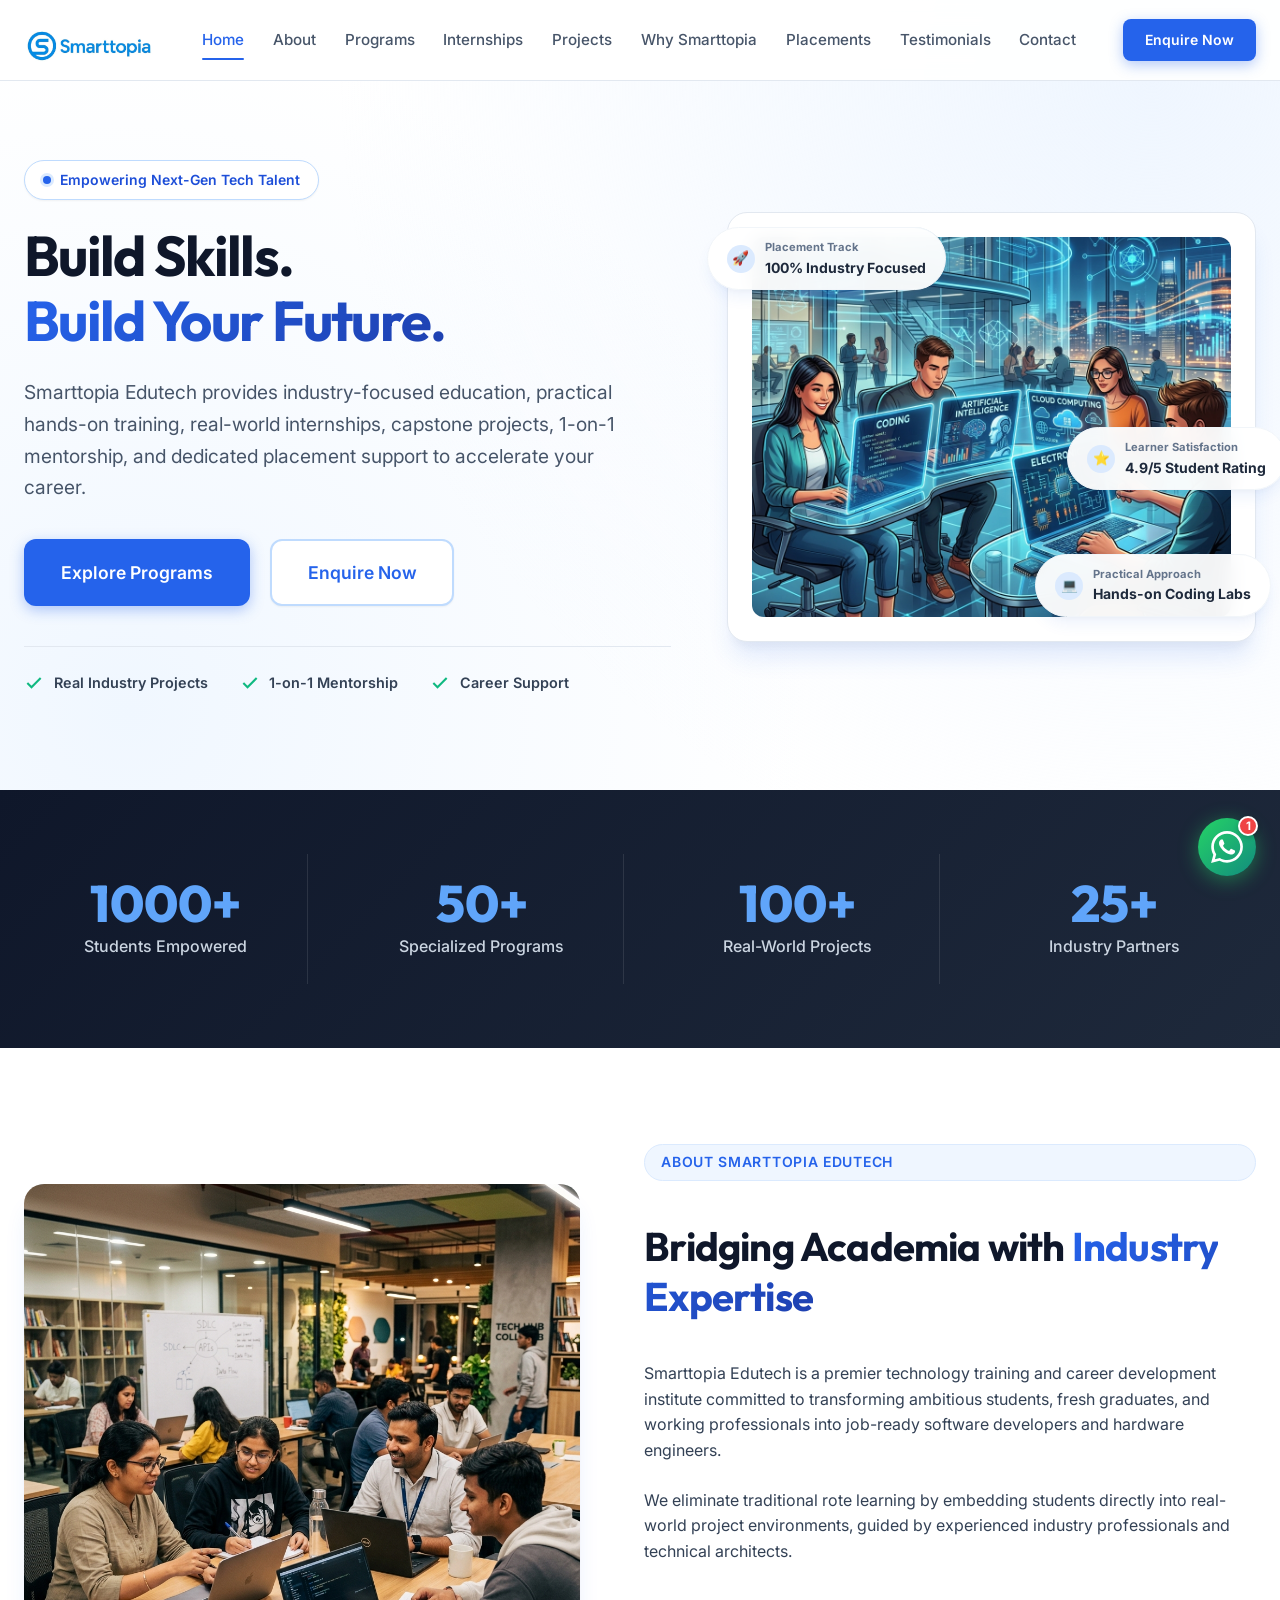
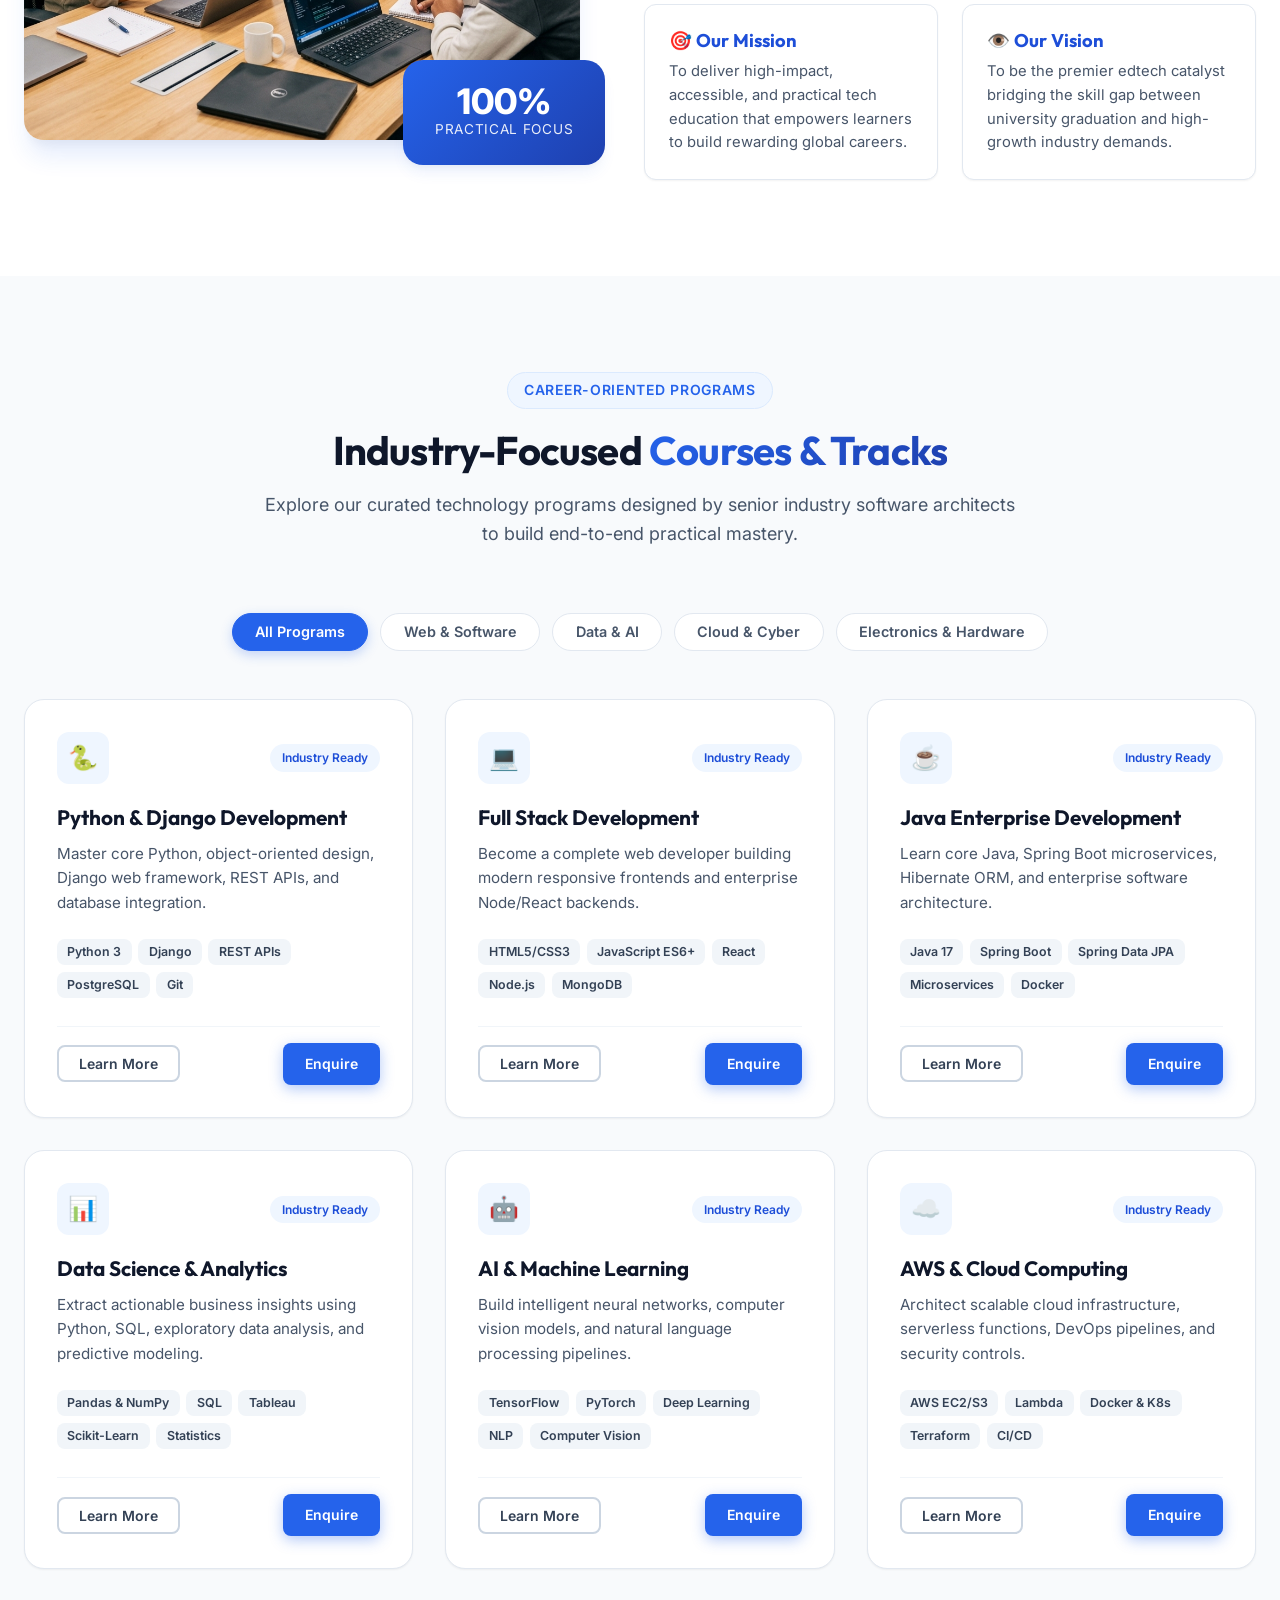
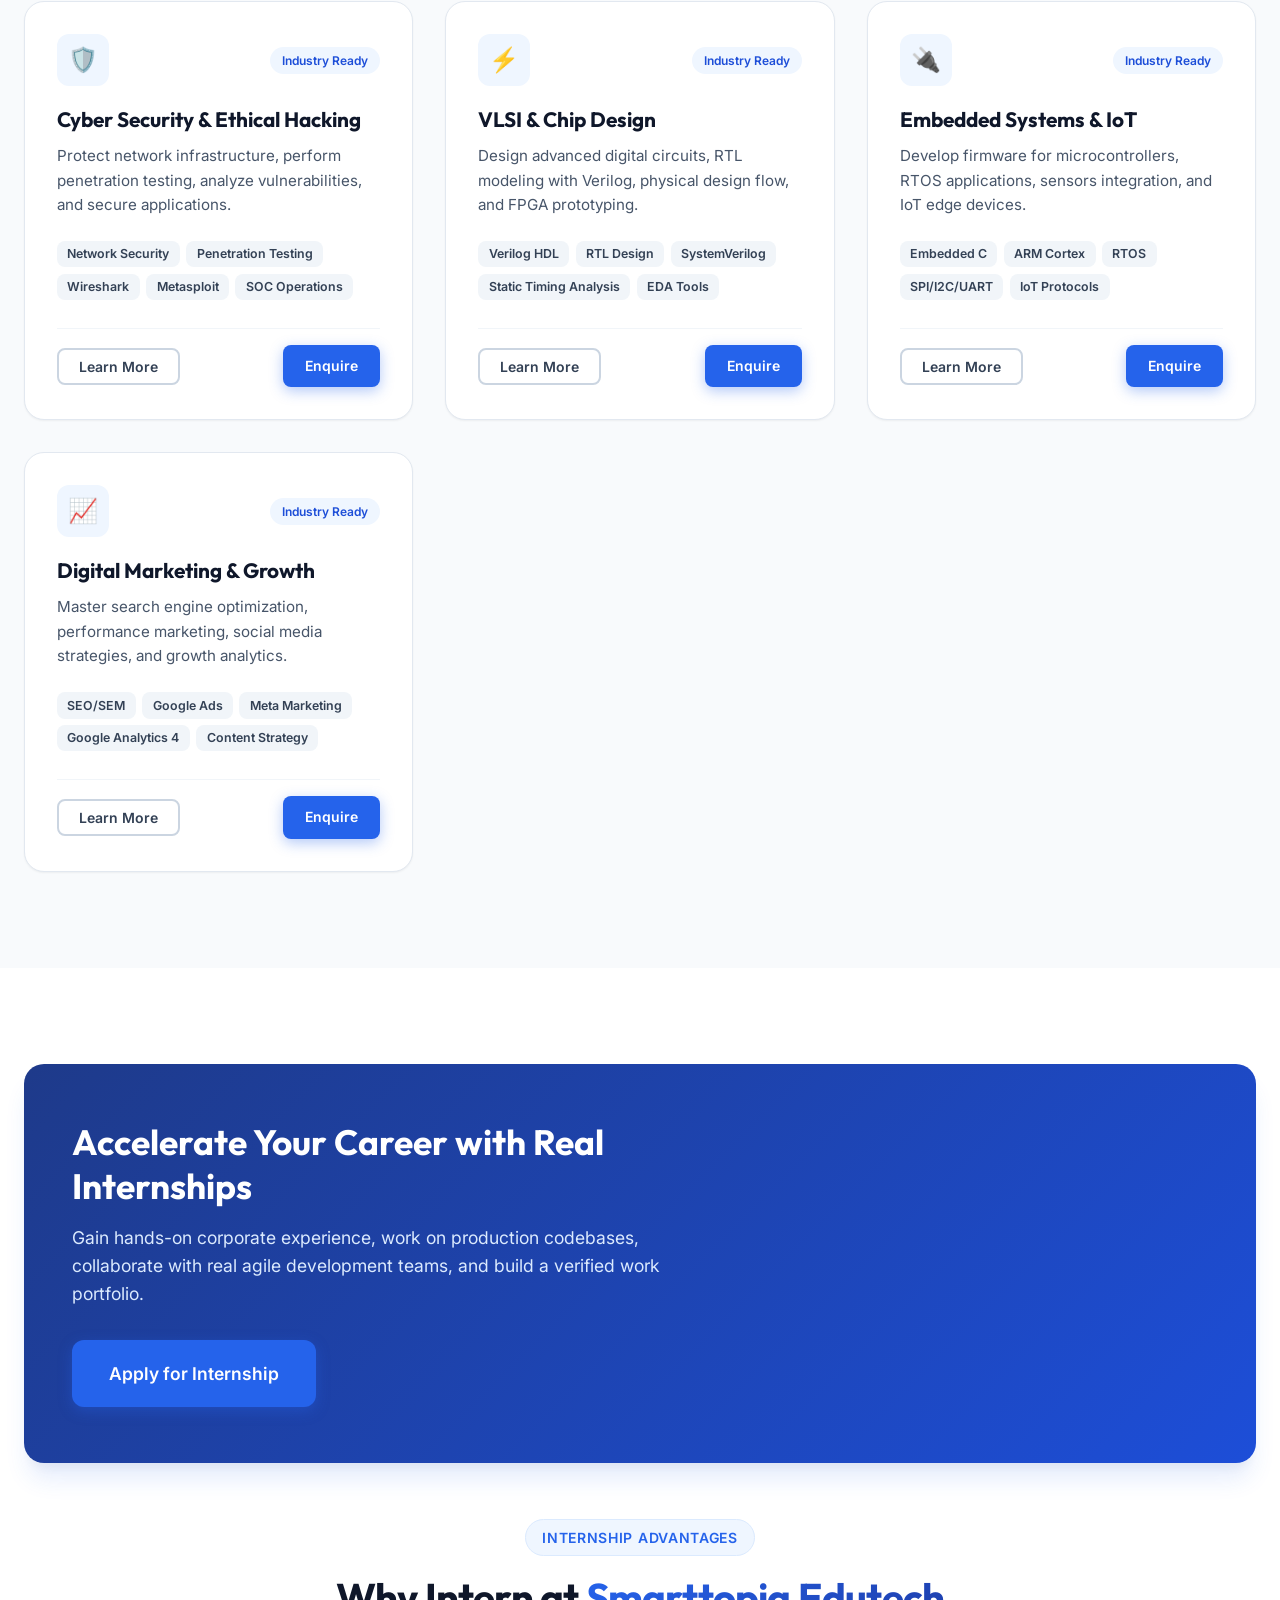
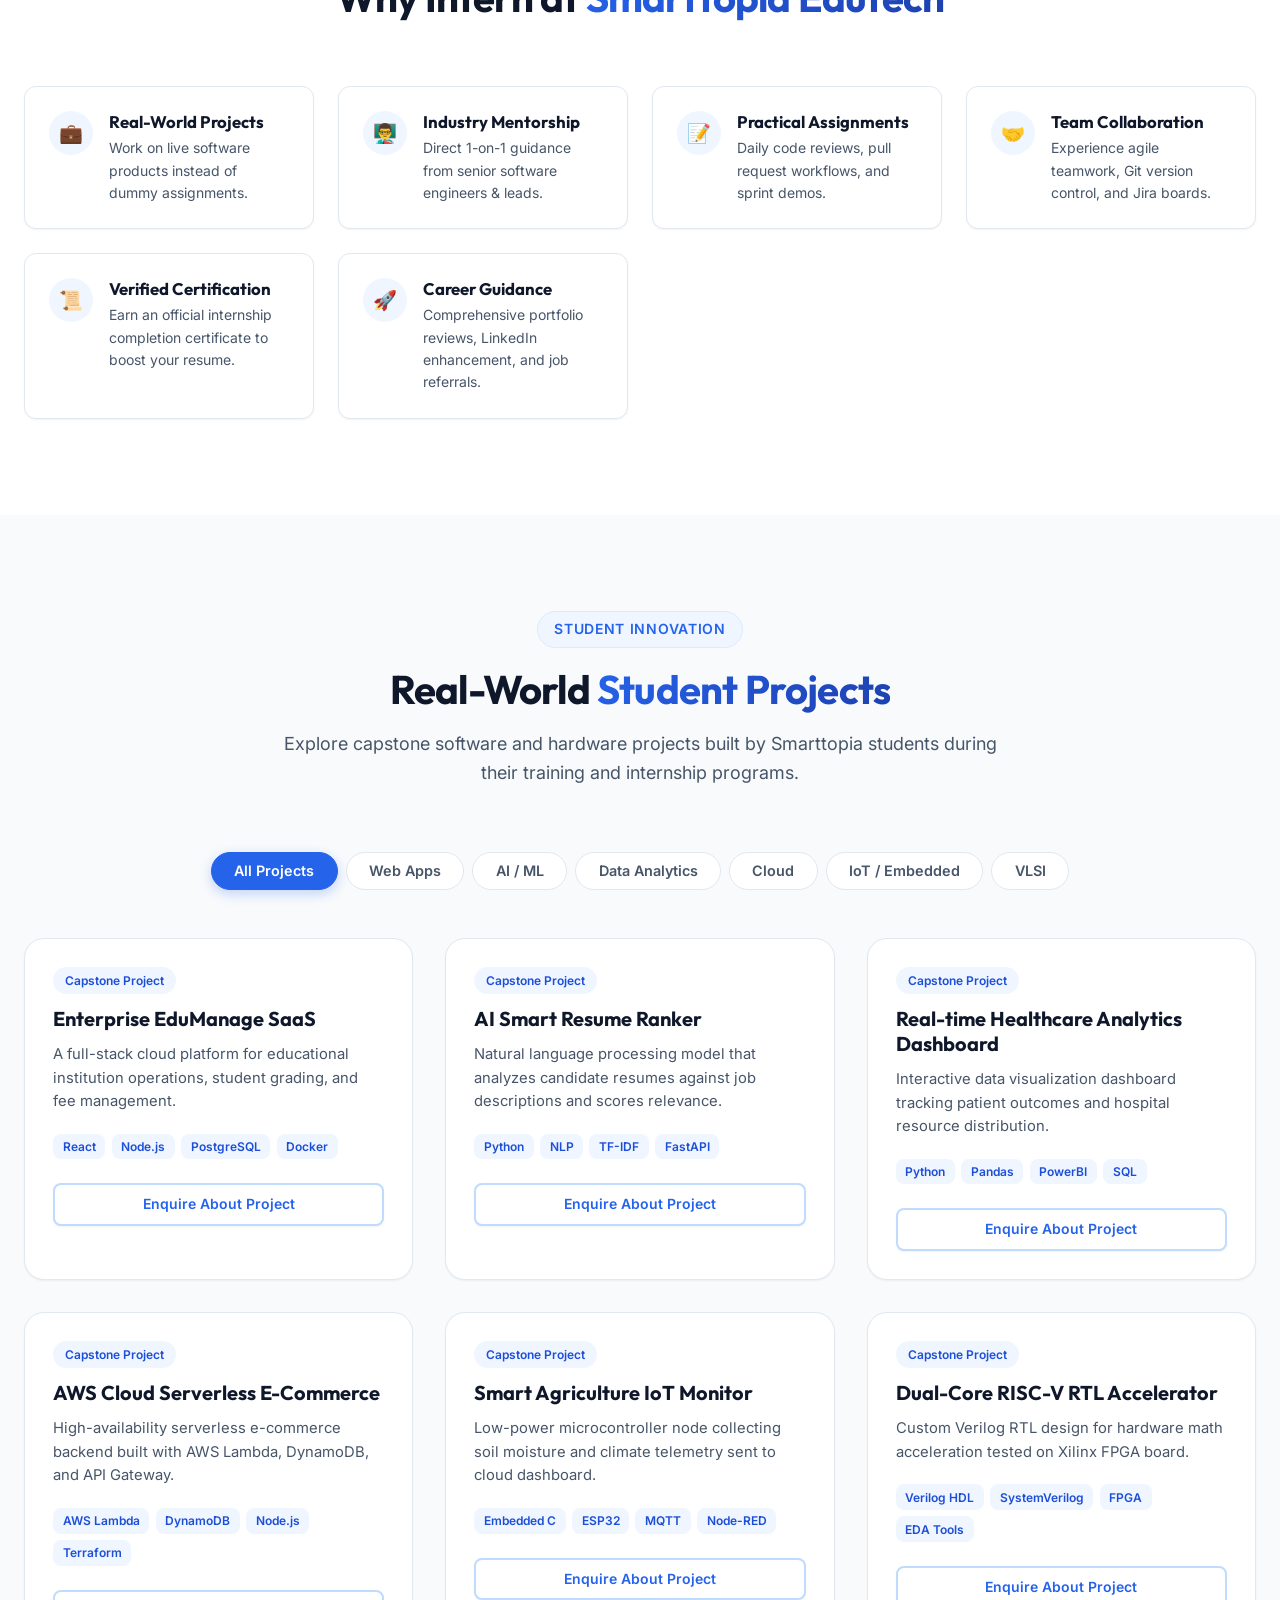
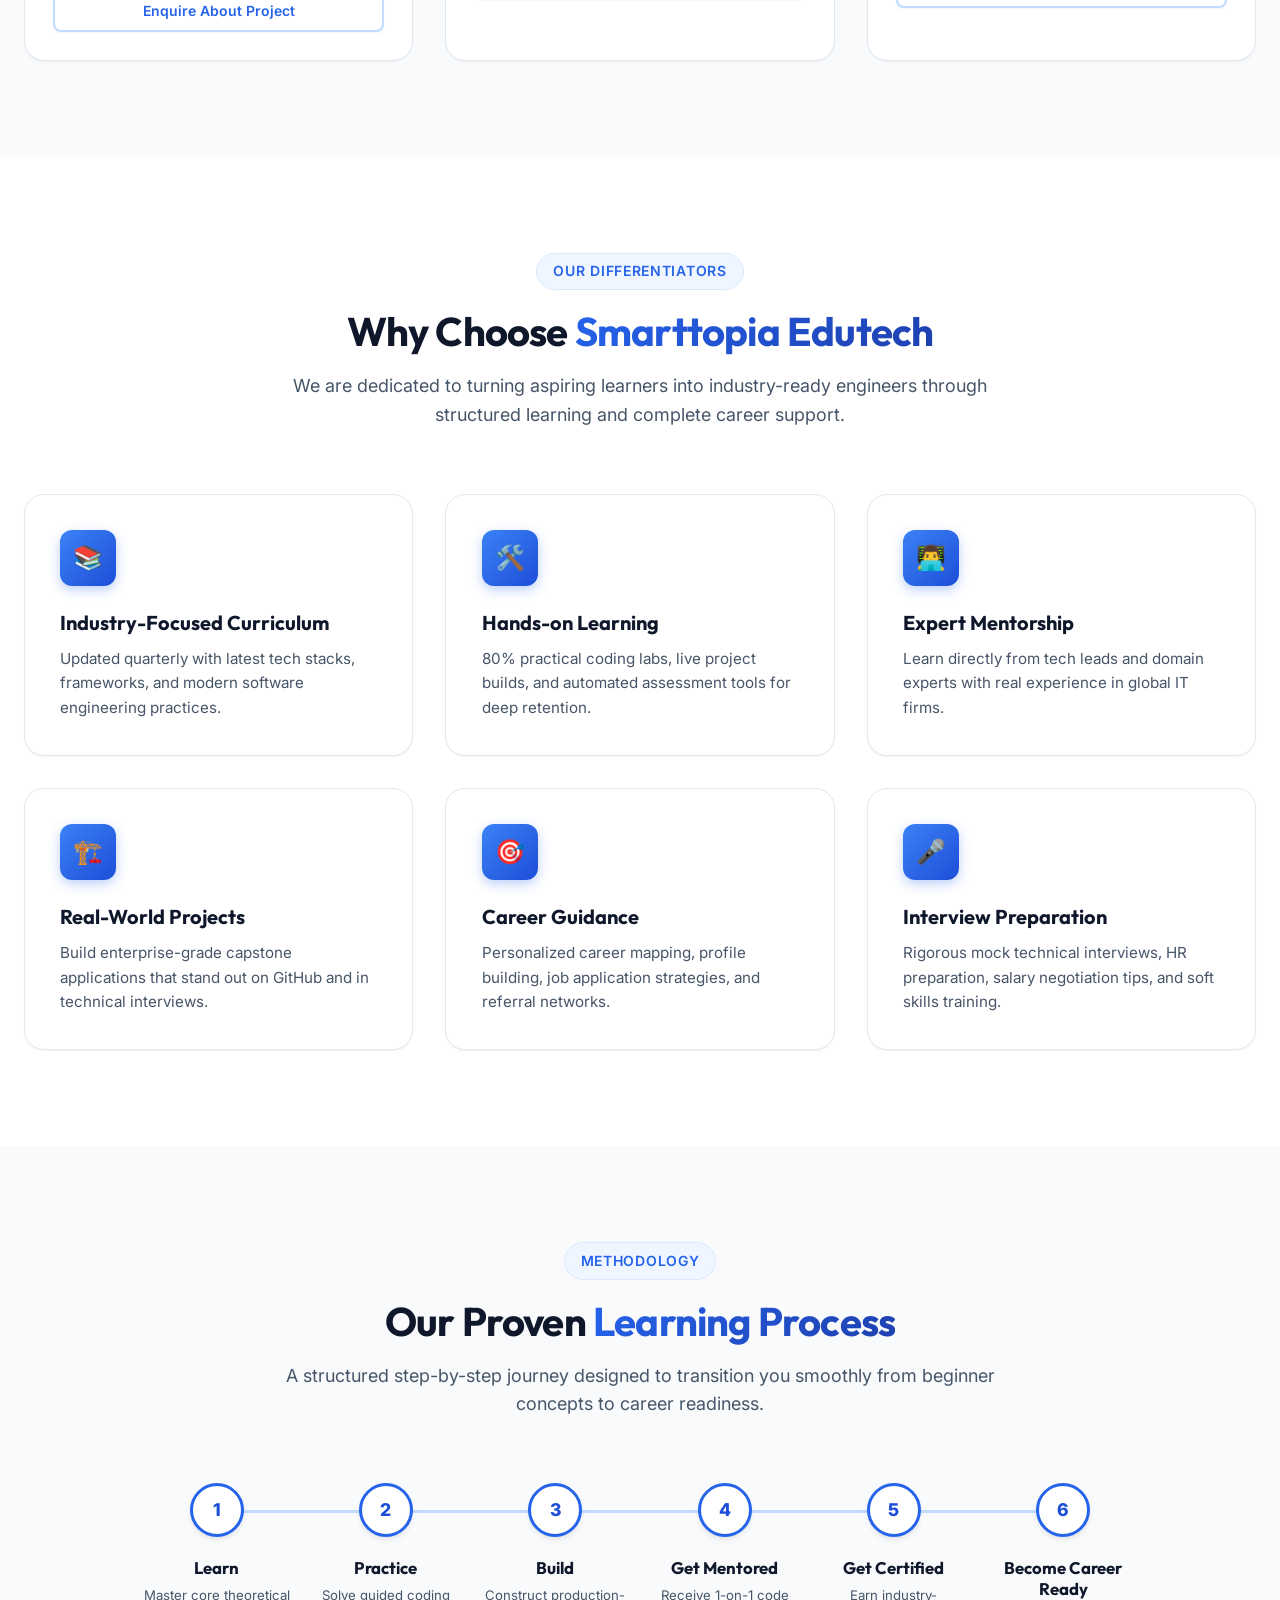
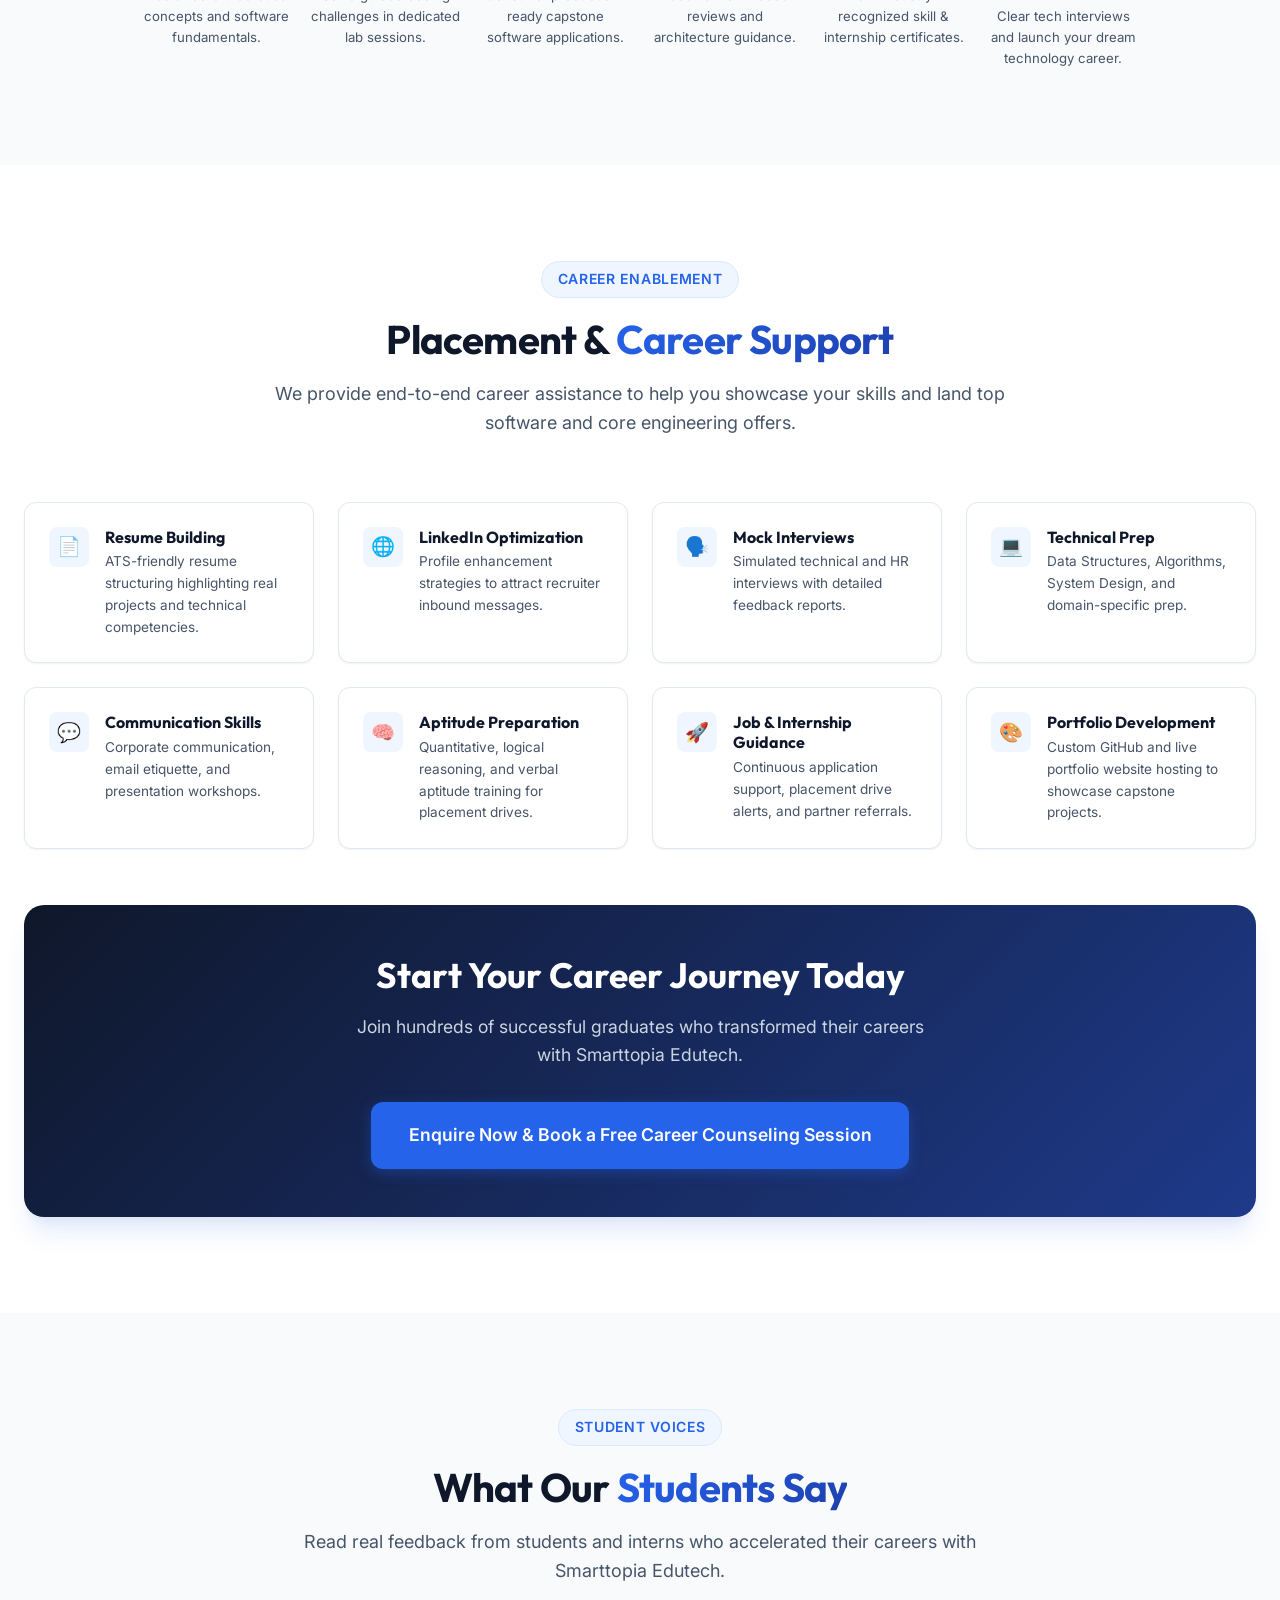
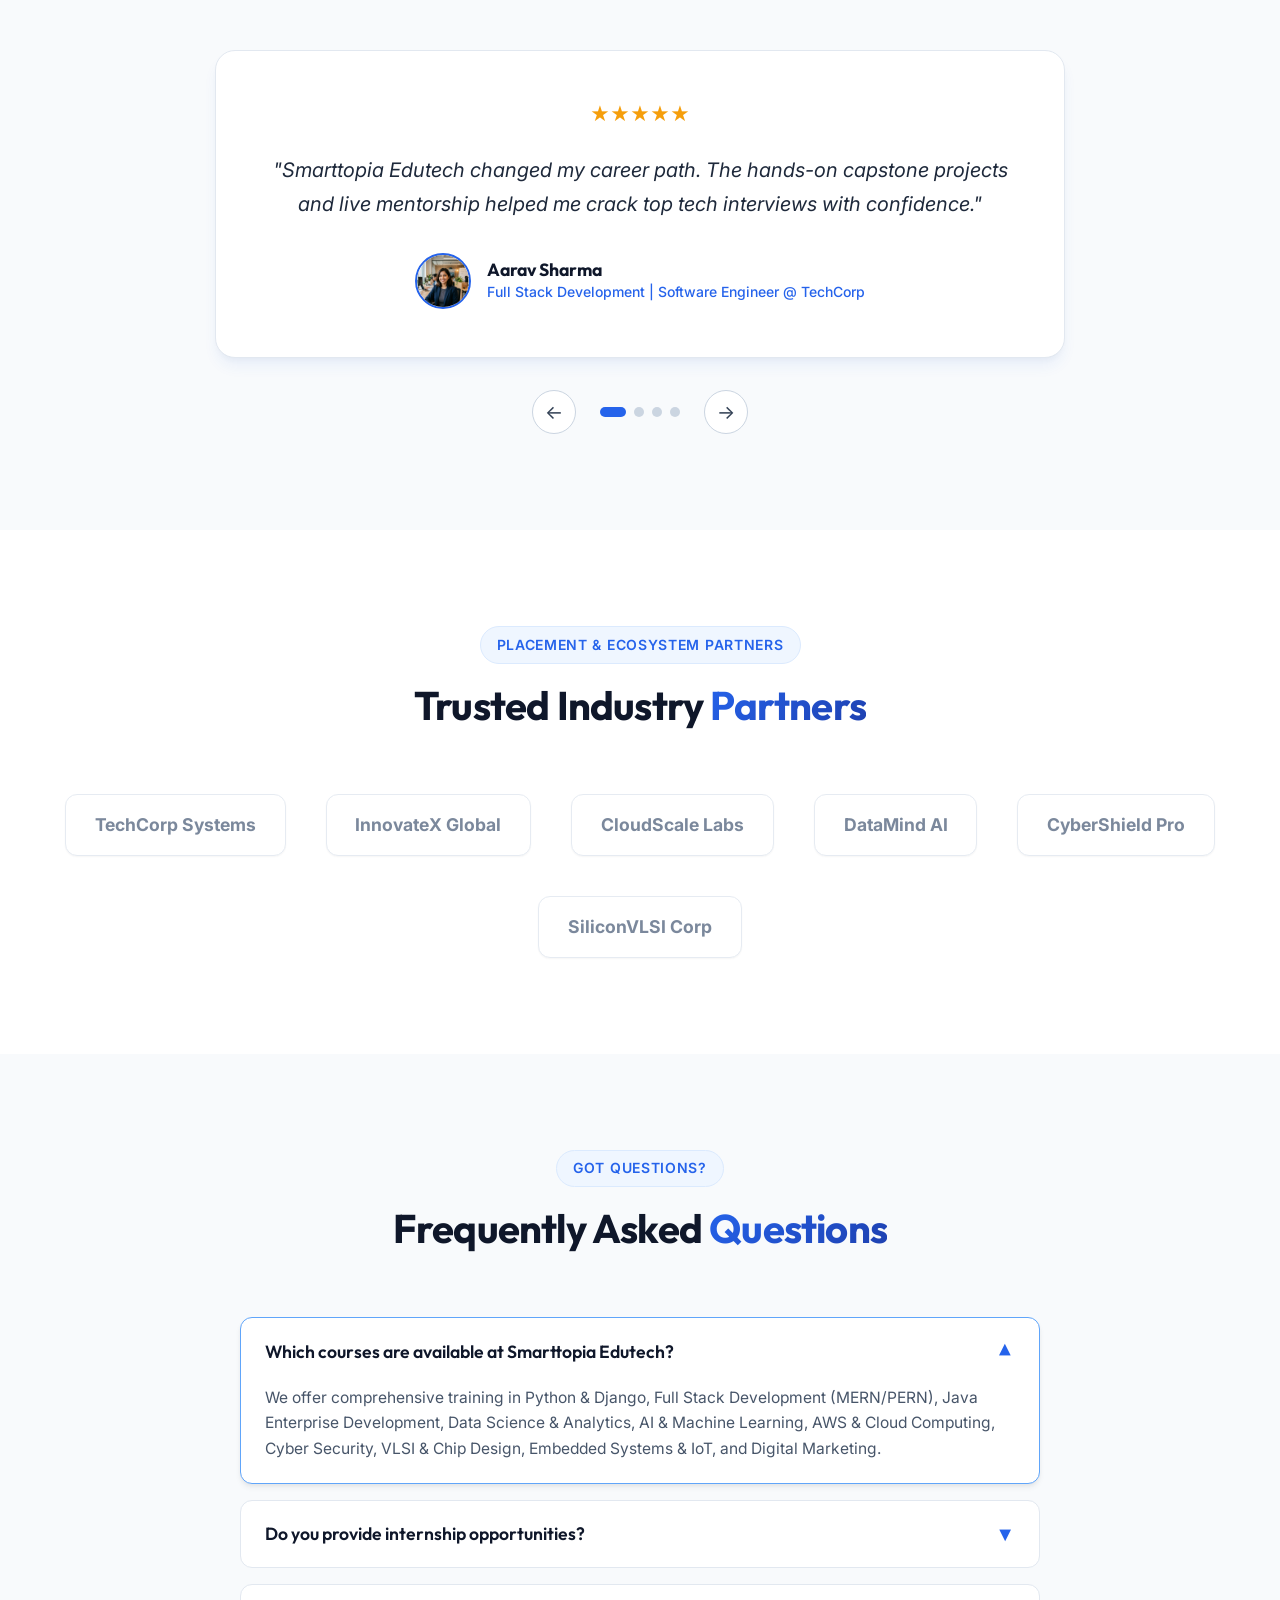
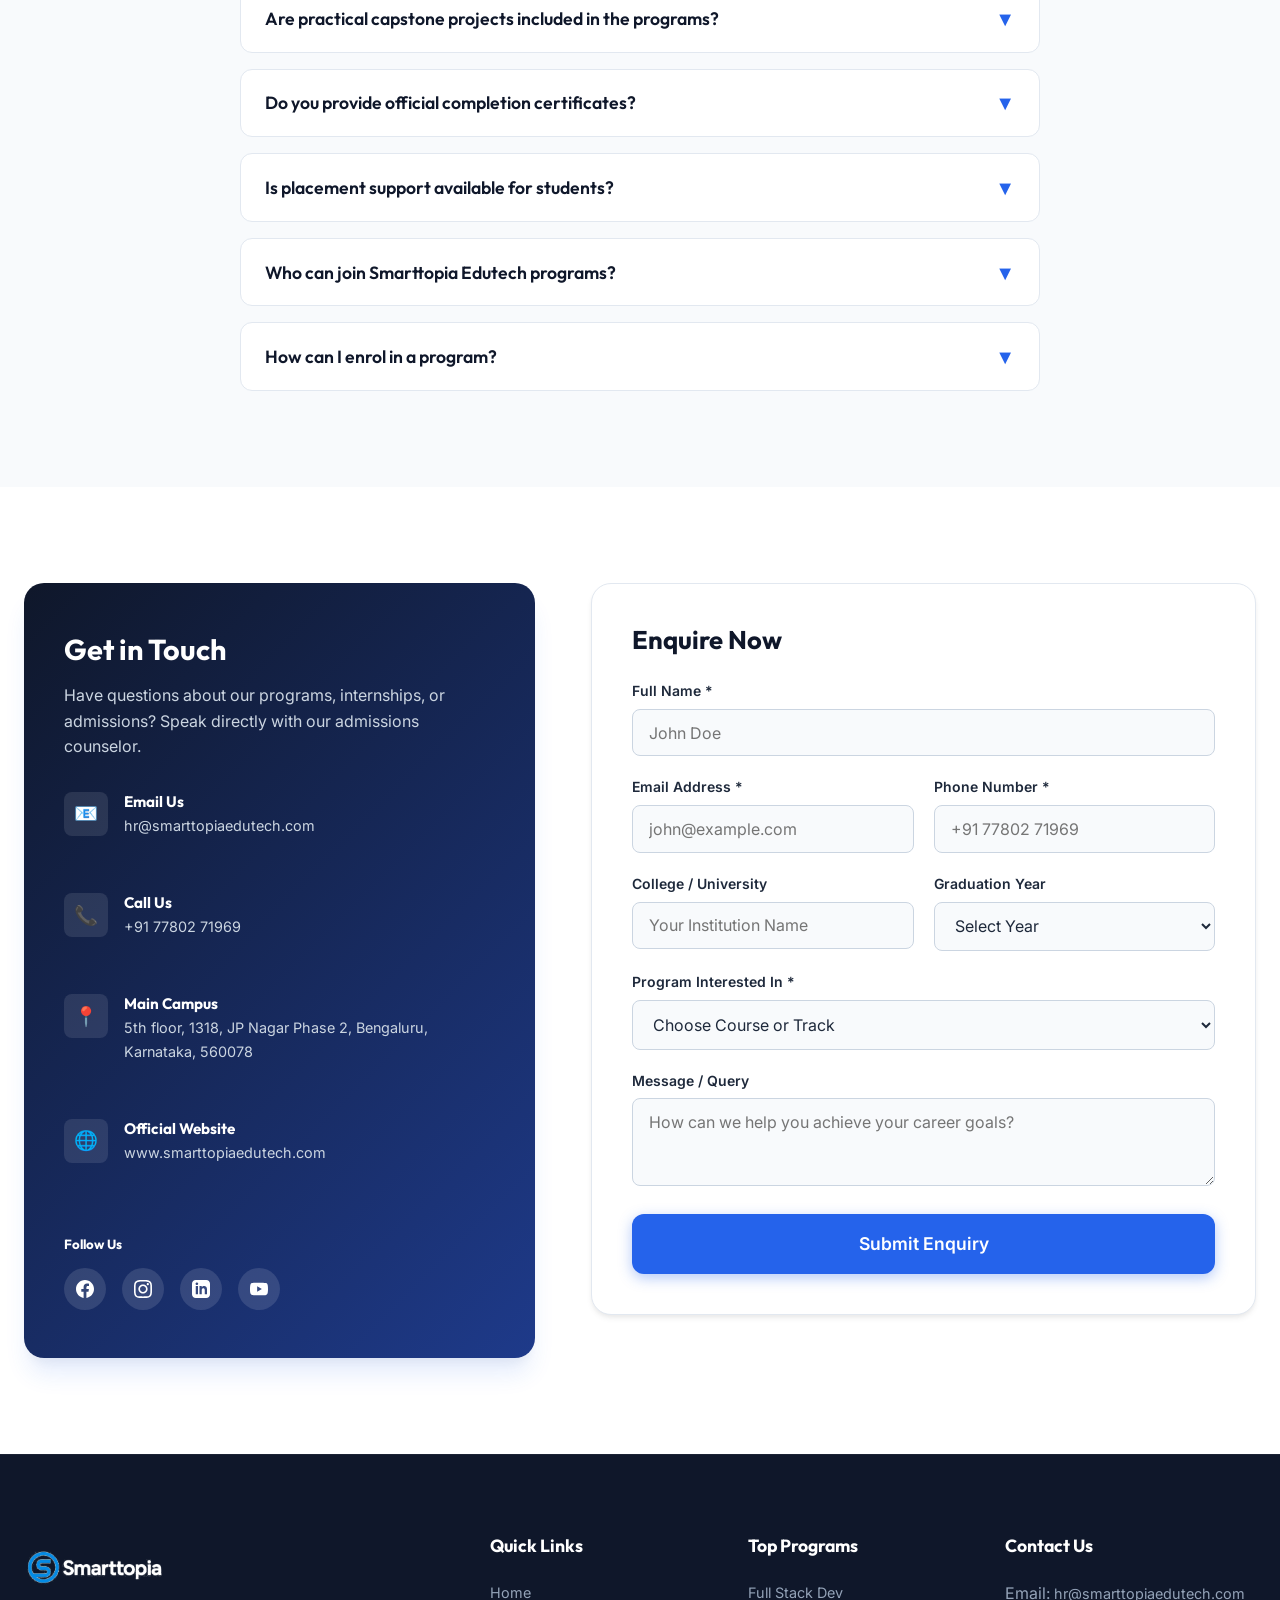
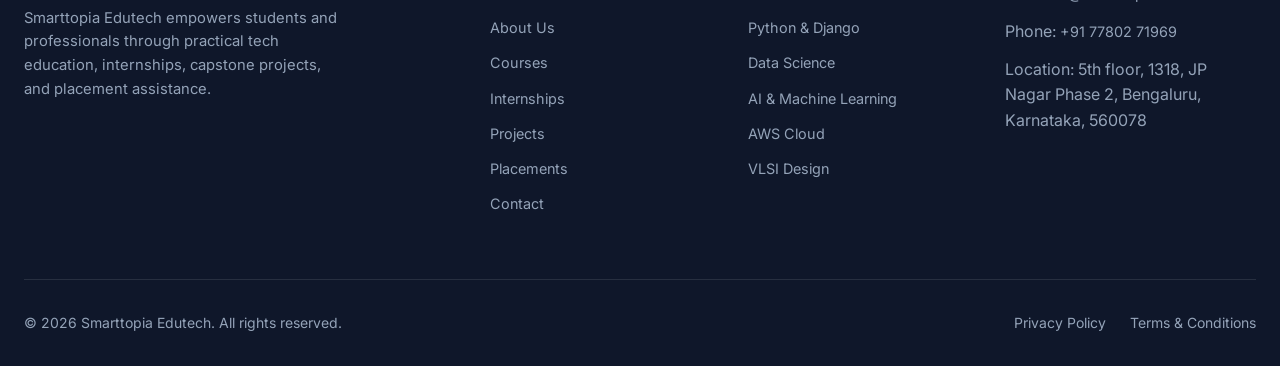
==== commit 0f50e5b5: "Sync updated index.html, style.css and logo assets to root directory" ====
--- a/index.html
+++ b/index.html
@@ -21,6 +21,9 @@
   <link rel="preconnect" href="https://fonts.gstatic.com" crossorigin>
   <link href="https://fonts.googleapis.com/css2?family=Inter:wght@300;400;500;600;700&family=Outfit:wght@500;600;700;800&display=swap" rel="stylesheet">
   
+  <!-- Favicon -->
+  <link rel="icon" type="image/png" href="assets/logos/logo-icon.png">
+  
   <!-- Main Stylesheet -->
   <link rel="stylesheet" href="style.css">
 </head>
@@ -33,8 +36,7 @@
     <div class="container navbar">
       <!-- Brand Logo -->
       <a href="#home" class="logo" id="brand-logo">
-        <div class="logo-icon">S</div>
-        <div class="logo-text">Smarttopia <span>Edutech</span></div>
+        <img src="assets/logos/logo.png" alt="Smarttopia Edutech Logo" class="brand-logo-img">
       </a>
 
       <!-- Desktop & Mobile Navigation Menu -->
@@ -649,21 +651,21 @@
                 <div class="info-icon">📧</div>
                 <div class="info-text">
                   <h5>Email Us</h5>
-                  <p><a href="mailto:info@smarttopiaedutech.com">info@smarttopiaedutech.com</a></p>
+                  <p><a href="mailto:hr@smarttopiaedutech.com">hr@smarttopiaedutech.com</a></p>
                 </div>
               </div>
               <div class="info-item">
                 <div class="info-icon">📞</div>
                 <div class="info-text">
                   <h5>Call Us</h5>
-                  <p><a href="tel:+919876543210">+91 98765 43210 / +91 98765 43211</a></p>
+                  <p><a href="tel:+917780271969">+91 77802 71969</a></p>
                 </div>
               </div>
               <div class="info-item">
                 <div class="info-icon">📍</div>
                 <div class="info-text">
                   <h5>Main Campus</h5>
-                  <p>Smarttopia Edutech Tower, Tech Park Road, Innovation District, City - 500001</p>
+                  <p>5th floor, 1318, JP Nagar Phase 2, Bengaluru, Karnataka, 560078</p>
                 </div>
               </div>
               <div class="info-item">
@@ -677,10 +679,18 @@
 
             <h5 style="color:#fff; margin-bottom:1rem;">Follow Us</h5>
             <div class="social-links">
-              <a href="#" class="social-icon" aria-label="LinkedIn">LN</a>
-              <a href="#" class="social-icon" aria-label="YouTube">YT</a>
-              <a href="#" class="social-icon" aria-label="Instagram">IG</a>
-              <a href="#" class="social-icon" aria-label="Facebook">FB</a>
+              <a href="https://facebook.com" target="_blank" rel="noopener noreferrer" class="social-icon" aria-label="Facebook">
+                <svg width="18" height="18" viewBox="0 0 24 24" fill="currentColor"><path d="M24 12.073c0-6.627-5.373-12-12-12s-12 5.373-12 12c0 5.99 4.388 10.954 10.125 11.854v-8.385H7.078v-3.47h3.047V9.43c0-3.007 1.792-4.669 4.533-4.669 1.312 0 2.686.235 2.686.235v2.953H15.83c-1.491 0-1.956.925-1.956 1.874v2.25h3.328l-.532 3.47h-2.796v8.385C19.612 23.027 24 18.062 24 12.073z"/></svg>
+              </a>
+              <a href="https://instagram.com" target="_blank" rel="noopener noreferrer" class="social-icon" aria-label="Instagram">
+                <svg width="18" height="18" viewBox="0 0 24 24" fill="currentColor"><path d="M12 2.163c3.204 0 3.584.012 4.85.07 3.252.148 4.771 1.691 4.919 4.919.058 1.265.069 1.645.069 4.849 0 3.205-.012 3.584-.069 4.849-.149 3.225-1.664 4.771-4.919 4.919-1.266.058-1.644.07-4.85.07-3.204 0-3.584-.012-4.849-.07-3.26-.149-4.771-1.699-4.919-4.92-.058-1.265-.07-1.644-.07-4.849 0-3.204.013-3.583.07-4.849.149-3.227 1.664-4.771 4.919-4.919 1.266-.057 1.645-.069 4.849-.069zm0-2.163c-3.259 0-3.667.014-4.947.072-4.358.2-6.78 2.618-6.98 6.98-.059 1.281-.073 1.689-.073 4.948 0 3.259.014 3.668.072 4.948.2 4.358 2.618 6.78 6.98 6.98 1.281.058 1.689.072 4.948.072 3.259 0 3.668-.014 4.948-.072 4.354-.2 6.782-2.618 6.979-6.98.059-1.28.073-1.689.073-4.948 0-3.259-.014-3.667-.072-4.947-.196-4.354-2.617-6.78-6.979-6.98-1.281-.059-1.69-.073-4.949-.073zm0 5.838c-3.403 0-6.162 2.759-6.162 6.162s2.759 6.163 6.162 6.163 6.162-2.759 6.162-6.163c0-3.403-2.759-6.162-6.162-6.162zm0 10.162c-2.209 0-4-1.79-4-4 0-2.209 1.791-4 4-4s4 1.791 4 4c0 2.21-1.791 4-4 4zm6.406-11.845c-.796 0-1.441.645-1.441 1.44s.645 1.44 1.441 1.44c.795 0 1.439-.645 1.439-1.44s-.644-1.44-1.439-1.44z"/></svg>
+              </a>
+              <a href="https://linkedin.com" target="_blank" rel="noopener noreferrer" class="social-icon" aria-label="LinkedIn">
+                <svg width="18" height="18" viewBox="0 0 24 24" fill="currentColor"><path d="M19 0h-14c-2.761 0-5 2.239-5 5v14c0 2.761 2.239 5 5 5h14c2.762 0 5-2.239 5-5v-14c0-2.761-2.238-5-5-5zm-11 19h-3v-11h3v11zm-1.5-12.268c-.966 0-1.75-.79-1.75-1.764s.784-1.764 1.75-1.764 1.75.79 1.75 1.764-.783 1.764-1.75 1.764zm13.5 12.268h-3v-5.604c0-3.368-4-3.113-4 0v5.604h-3v-11h3v1.765c1.396-2.586 7-2.777 7 2.476v6.759z"/></svg>
+              </a>
+              <a href="https://youtube.com/@smarttopiaedtech?si=rdj8rthVsapKHK7d" target="_blank" rel="noopener noreferrer" class="social-icon" aria-label="YouTube">
+                <svg width="18" height="18" viewBox="0 0 24 24" fill="currentColor"><path d="M23.498 6.186a3.016 3.016 0 0 0-2.122-2.136C19.505 3.545 12 3.545 12 3.545s-7.505 0-9.377.505A3.017 3.017 0 0 0 .502 6.186C0 8.07 0 12 0 12s0 3.93.502 5.814a3.016 3.016 0 0 0 2.122 2.136c1.871.505 9.376.505 9.376.505s7.505 0 9.377-.505a3.015 3.015 0 0 0 2.122-2.136C24 15.93 24 12 24 12s0-3.93-.502-5.814zM9.545 15.568V8.432L15.818 12l-6.273 3.568z"/></svg>
+              </a>
             </div>
           </div>
 
@@ -704,7 +714,7 @@
                 </div>
                 <div class="form-group">
                   <label for="phone" class="form-label">Phone Number *</label>
-                  <input type="tel" id="phone" class="form-control" placeholder="+91 9876543210">
+                  <input type="tel" id="phone" class="form-control" placeholder="+91 77802 71969">
                   <span class="error-text"></span>
                 </div>
               </div>
@@ -766,9 +776,8 @@
     <div class="container">
       <div class="footer-grid">
         <div class="footer-brand">
-          <a href="#home" class="logo" style="color:#fff;">
-            <div class="logo-icon">S</div>
-            <div class="logo-text" style="color:#fff;">Smarttopia <span style="color:var(--primary-400);">Edutech</span></div>
+          <a href="#home" class="logo" id="footer-brand-logo">
+            <img src="assets/logos/logo-light.png" alt="Smarttopia Edutech Logo" class="footer-logo-img">
           </a>
           <p>
             Smarttopia Edutech empowers students and professionals through practical tech education, internships, capstone projects, and placement assistance.
@@ -803,9 +812,9 @@
         <div>
           <h4 class="footer-title">Contact Us</h4>
           <div class="footer-links">
-            <span>Email: info@smarttopiaedutech.com</span>
-            <span>Phone: +91 98765 43210</span>
-            <span>Location: Tech Park Road, Innovation District</span>
+            <span>Email: <a href="mailto:hr@smarttopiaedutech.com" style="color:inherit;">hr@smarttopiaedutech.com</a></span>
+            <span>Phone: <a href="tel:+917780271969" style="color:inherit;">+91 77802 71969</a></span>
+            <span>Location: 5th floor, 1318, JP Nagar Phase 2, Bengaluru, Karnataka, 560078</span>
           </div>
         </div>
       </div>
@@ -821,6 +830,17 @@
       </div>
     </div>
   </footer>
+
+  <!-- Floating WhatsApp Button -->
+  <a href="https://wa.me/917780271969?text=Hi%20Smarttopia%20Edutech,%20I%20am%20interested%20in%20your%20programs" target="_blank" rel="noopener noreferrer" class="whatsapp-float" id="whatsappFloat" aria-label="Chat on WhatsApp">
+    <span class="whatsapp-tooltip">Chat with us on WhatsApp!</span>
+    <div class="whatsapp-icon-wrapper">
+      <svg width="32" height="32" viewBox="0 0 24 24" fill="currentColor">
+        <path d="M.057 24l1.687-6.163c-1.041-1.804-1.588-3.849-1.587-5.946.003-6.556 5.338-11.891 11.893-11.891 3.181.001 6.167 1.24 8.413 3.488 2.245 2.248 3.481 5.236 3.48 8.414-.003 6.557-5.338 11.892-11.893 11.892-1.99-.001-3.951-.5-5.688-1.448l-6.305 1.654zm6.597-3.807c1.676.995 3.276 1.591 5.392 1.592 5.448 0 9.886-4.434 9.889-9.885.002-5.462-4.415-9.89-9.881-9.892-5.452 0-9.887 4.434-9.889 9.884-.001 2.225.651 3.891 1.746 5.634l-.999 3.648 3.742-.981zm11.387-5.464c-.074-.124-.272-.198-.57-.347-.297-.149-1.758-.868-2.031-.967-.272-.099-.47-.149-.669.149-.198.297-.768.967-.941 1.165-.173.198-.347.223-.644.074-.297-.149-1.255-.462-2.39-1.475-.883-.788-1.48-1.761-1.653-2.059-.173-.297-.018-.458.13-.606.134-.133.297-.347.446-.521.151-.172.2-.296.3-.495.099-.198.05-.372-.025-.521-.075-.148-.669-1.611-.916-2.206-.242-.579-.487-.501-.669-.51l-.57-.01c-.198 0-.52.074-.792.372s-1.04 1.016-1.04 2.479 1.065 2.876 1.213 3.074c.149.198 2.095 3.2 5.076 4.487.709.306 1.263.489 1.694.626.712.226 1.36.194 1.872.118.571-.085 1.758-.719 2.006-1.413.248-.695.248-1.29.173-1.414z"/>
+      </svg>
+    </div>
+    <span class="whatsapp-badge">1</span>
+  </a>
 
   <!-- Floating Back to Top Button -->
   <button class="back-to-top" id="backToTop" aria-label="Back to Top">↑</button>
--- a/style.css
+++ b/style.css
@@ -14,12 +14,14 @@
   --primary-200: #bfdbfe;
   --primary-300: #93c5fd;
   --primary-400: #60a5fa;
-  --primary-500: #3b82f6; /* Core Accent Blue */
-  --primary-600: #2563eb; /* Primary Brand Blue */
+  --primary-500: #3b82f6;
+  /* Core Accent Blue */
+  --primary-600: #2563eb;
+  /* Primary Brand Blue */
   --primary-700: #1d4ed8;
   --primary-800: #1e40af;
   --primary-900: #1e3a8a;
-  
+
   /* Slate / Dark Colors */
   --slate-50: #f8fafc;
   --slate-100: #f1f5f9;
@@ -30,7 +32,8 @@
   --slate-600: #475569;
   --slate-700: #334155;
   --slate-800: #1e293b;
-  --slate-900: #0f172a; /* Deep Navy Header/Text */
+  --slate-900: #0f172a;
+  /* Deep Navy Header/Text */
 
   /* Secondary Accents */
   --emerald: #10b981;
@@ -62,7 +65,9 @@
 /* --------------------------------------------------------------------------
    2. Reset & Base Styles
    -------------------------------------------------------------------------- */
-*, *::before, *::after {
+*,
+*::before,
+*::after {
   box-sizing: border-box;
   margin: 0;
   padding: 0;
@@ -71,6 +76,8 @@
 html {
   scroll-behavior: smooth;
   font-size: 16px;
+  overflow-x: hidden !important;
+  width: 100%;
 }
 
 body {
@@ -78,11 +85,19 @@
   background-color: #ffffff;
   color: var(--slate-700);
   line-height: 1.6;
-  overflow-x: hidden;
+  overflow-x: hidden !important;
+  width: 100%;
+  max-width: 100vw;
+  position: relative;
   -webkit-font-smoothing: antialiased;
 }
 
-h1, h2, h3, h4, h5, h6 {
+h1,
+h2,
+h3,
+h4,
+h5,
+h6 {
   font-family: var(--font-heading);
   color: var(--slate-900);
   font-weight: 700;
@@ -109,7 +124,10 @@
   list-style: none;
 }
 
-button, input, select, textarea {
+button,
+input,
+select,
+textarea {
   font-family: inherit;
   font-size: inherit;
 }
@@ -296,21 +314,28 @@
   text-decoration: none;
 }
 
-.logo-icon {
-  width: 42px;
-  height: 42px;
-  background: linear-gradient(135deg, var(--primary-600), var(--primary-800));
-  color: #ffffff;
-  border-radius: var(--radius-md);
-  display: flex;
-  align-items: center;
-  justify-content: center;
-  font-size: 1.25rem;
-  box-shadow: 0 4px 10px rgba(37, 99, 235, 0.3);
-}
-
-.logo-text span {
-  color: var(--primary-600);
+.brand-logo-img {
+  height: 48px;
+  width: auto;
+  max-width: 220px;
+  object-fit: contain;
+  transition: transform var(--transition-fast);
+}
+
+.brand-logo-img:hover {
+  transform: scale(1.03);
+}
+
+.footer-logo-img {
+  height: 52px;
+  width: auto;
+  max-width: 240px;
+  object-fit: contain;
+  transition: transform var(--transition-fast);
+}
+
+.footer-logo-img:hover {
+  transform: scale(1.03);
 }
 
 .nav-menu {
@@ -328,7 +353,8 @@
   transition: color var(--transition-fast);
 }
 
-.nav-link:hover, .nav-link.active {
+.nav-link:hover,
+.nav-link.active {
   color: var(--primary-600);
 }
 
@@ -344,7 +370,8 @@
   transition: width var(--transition-fast);
 }
 
-.nav-link:hover::after, .nav-link.active::after {
+.nav-link:hover::after,
+.nav-link.active::after {
   width: 100%;
 }
 
@@ -394,8 +421,8 @@
 .hero-section {
   padding-top: 10rem;
   padding-bottom: 6rem;
-  background: radial-gradient(circle at 90% 10%, var(--primary-50) 0%, rgba(255,255,255,0) 60%),
-              radial-gradient(circle at 10% 90%, #f0f7ff 0%, rgba(255,255,255,0) 50%);
+  background: radial-gradient(circle at 90% 10%, var(--primary-50) 0%, rgba(255, 255, 255, 0) 60%),
+    radial-gradient(circle at 10% 90%, #f0f7ff 0%, rgba(255, 255, 255, 0) 50%);
   position: relative;
   overflow: hidden;
 }
@@ -701,7 +728,8 @@
   transition: all var(--transition-fast);
 }
 
-.tab-btn:hover, .tab-btn.active {
+.tab-btn:hover,
+.tab-btn.active {
   background-color: var(--primary-600);
   color: #ffffff;
   border-color: var(--primary-600);
@@ -1395,7 +1423,8 @@
   margin-bottom: 0.2rem;
 }
 
-.info-text p, .info-text a {
+.info-text p,
+.info-text a {
   color: var(--slate-300);
   font-size: 0.9rem;
 }
@@ -1403,23 +1432,34 @@
 .social-links {
   display: flex;
   gap: 1rem;
+  align-items: center;
 }
 
 .social-icon {
-  width: 40px;
-  height: 40px;
+  width: 42px;
+  height: 42px;
   border-radius: 50%;
-  background-color: rgba(255, 255, 255, 0.1);
+  background-color: rgba(255, 255, 255, 0.12);
   color: #ffffff;
   display: flex;
   align-items: center;
   justify-content: center;
   transition: all var(--transition-fast);
+  text-decoration: none;
+}
+
+.social-icon svg {
+  transition: transform var(--transition-fast);
 }
 
 .social-icon:hover {
   background-color: var(--primary-600);
   transform: translateY(-3px);
+  box-shadow: 0 4px 12px rgba(37, 99, 235, 0.4);
+}
+
+.social-icon:hover svg {
+  transform: scale(1.15);
 }
 
 .contact-form-card {
@@ -1566,11 +1606,110 @@
   color: #ffffff;
 }
 
+/* Floating WhatsApp Widget */
+.whatsapp-float {
+  position: fixed;
+  bottom: 24px;
+  right: 24px;
+  z-index: 999;
+  display: flex;
+  align-items: center;
+  justify-content: center;
+  text-decoration: none;
+  transition: transform var(--transition-fast), box-shadow var(--transition-fast);
+}
+
+.whatsapp-icon-wrapper {
+  width: 58px;
+  height: 58px;
+  background: linear-gradient(135deg, #25D366 0%, #128C7E 100%);
+  color: #ffffff;
+  border-radius: 50%;
+  display: flex;
+  align-items: center;
+  justify-content: center;
+  box-shadow: 0 4px 20px rgba(37, 211, 102, 0.45);
+  position: relative;
+  animation: pulseWhatsapp 2.5s infinite;
+}
+
+.whatsapp-float:hover .whatsapp-icon-wrapper {
+  transform: scale(1.08) rotate(4deg);
+  box-shadow: 0 8px 25px rgba(37, 211, 102, 0.65);
+}
+
+.whatsapp-badge {
+  position: absolute;
+  top: -2px;
+  right: -2px;
+  background-color: #ef4444;
+  color: #ffffff;
+  font-size: 0.725rem;
+  font-weight: 700;
+  width: 20px;
+  height: 20px;
+  border-radius: 50%;
+  display: flex;
+  align-items: center;
+  justify-content: center;
+  border: 2px solid #ffffff;
+  box-shadow: 0 2px 5px rgba(0, 0, 0, 0.2);
+}
+
+.whatsapp-tooltip {
+  position: absolute;
+  right: 70px;
+  background-color: var(--slate-900);
+  color: #ffffff;
+  padding: 0.5rem 0.9rem;
+  border-radius: var(--radius-md);
+  font-size: 0.85rem;
+  font-weight: 500;
+  white-space: nowrap;
+  box-shadow: var(--shadow-lg);
+  opacity: 0;
+  visibility: hidden;
+  transform: translateX(10px);
+  transition: all var(--transition-fast);
+  pointer-events: none;
+}
+
+.whatsapp-tooltip::after {
+  content: '';
+  position: absolute;
+  top: 50%;
+  right: -6px;
+  transform: translateY(-50%);
+  border-width: 6px 0 6px 6px;
+  border-style: solid;
+  border-color: transparent transparent transparent var(--slate-900);
+}
+
+.whatsapp-float:hover .whatsapp-tooltip {
+  opacity: 1;
+  visibility: visible;
+  transform: translateX(0);
+}
+
+@keyframes pulseWhatsapp {
+  0% {
+    box-shadow: 0 0 0 0 rgba(37, 211, 102, 0.6);
+  }
+
+  70% {
+    box-shadow: 0 0 0 14px rgba(37, 211, 102, 0);
+  }
+
+  100% {
+    box-shadow: 0 0 0 0 rgba(37, 211, 102, 0);
+  }
+}
+
 /* Back to Top Floating Button */
 .back-to-top {
   position: fixed;
-  bottom: 30px;
-  right: 30px;
+  bottom: 96px;
+  right: 24px;
   width: 48px;
   height: 48px;
   border-radius: 50%;
@@ -1656,19 +1795,39 @@
    19. Keyframe Animations
    -------------------------------------------------------------------------- */
 @keyframes floatAnim {
-  0% { transform: translateY(0px); }
-  100% { transform: translateY(-12px); }
+  0% {
+    transform: translateY(0px);
+  }
+
+  100% {
+    transform: translateY(-12px);
+  }
 }
 
 @keyframes pulseDot {
-  0% { box-shadow: 0 0 0 0 rgba(37, 99, 235, 0.5); }
-  70% { box-shadow: 0 0 0 8px rgba(37, 99, 235, 0); }
-  100% { box-shadow: 0 0 0 0 rgba(37, 99, 235, 0); }
+  0% {
+    box-shadow: 0 0 0 0 rgba(37, 99, 235, 0.5);
+  }
+
+  70% {
+    box-shadow: 0 0 0 8px rgba(37, 99, 235, 0);
+  }
+
+  100% {
+    box-shadow: 0 0 0 0 rgba(37, 99, 235, 0);
+  }
 }
 
 @keyframes fadeIn {
-  from { opacity: 0; transform: translateY(10px); }
-  to { opacity: 1; transform: translateY(0); }
+  from {
+    opacity: 0;
+    transform: translateY(10px);
+  }
+
+  to {
+    opacity: 1;
+    transform: translateY(0);
+  }
 }
 
 /* Scroll reveal utility classes */
@@ -1699,8 +1858,9 @@
     border-right: none;
     border-bottom: 1px solid rgba(255, 255, 255, 0.1);
   }
-  
-  .stat-card:nth-child(3), .stat-card:nth-child(4) {
+
+  .stat-card:nth-child(3),
+  .stat-card:nth-child(4) {
     border-bottom: none;
   }
 
@@ -1726,28 +1886,37 @@
   .nav-menu {
     position: fixed;
     top: 80px;
-    left: -100%;
+    left: 0;
     width: 100%;
+    max-width: 100vw;
     height: calc(100vh - 80px);
     background-color: #ffffff;
     flex-direction: column;
     align-items: flex-start;
-    padding: 2.5rem;
+    padding: 2.5rem 1.5rem;
     gap: 1.5rem;
-    transition: left var(--transition-normal);
+    transform: translateX(-100%);
+    visibility: hidden;
+    opacity: 0;
+    transition: transform var(--transition-normal), opacity var(--transition-normal), visibility var(--transition-normal);
     box-shadow: var(--shadow-xl);
     overflow-y: auto;
+    z-index: 1000;
   }
 
   .nav-menu.active {
-    left: 0;
+    transform: translateX(0);
+    visibility: visible;
+    opacity: 1;
   }
 
   .header-actions .btn {
     display: none;
   }
 
-  .hero-grid, .about-grid, .contact-grid {
+  .hero-grid,
+  .about-grid,
+  .contact-grid {
     grid-template-columns: 1fr;
     gap: 3rem;
   }
@@ -1806,4 +1975,18 @@
   .mv-grid {
     grid-template-columns: 1fr;
   }
-}
+
+  .whatsapp-float {
+    bottom: 16px;
+    right: 16px;
+  }
+
+  .back-to-top {
+    bottom: 84px;
+    right: 16px;
+  }
+
+  .whatsapp-tooltip {
+    display: none;
+  }
+}
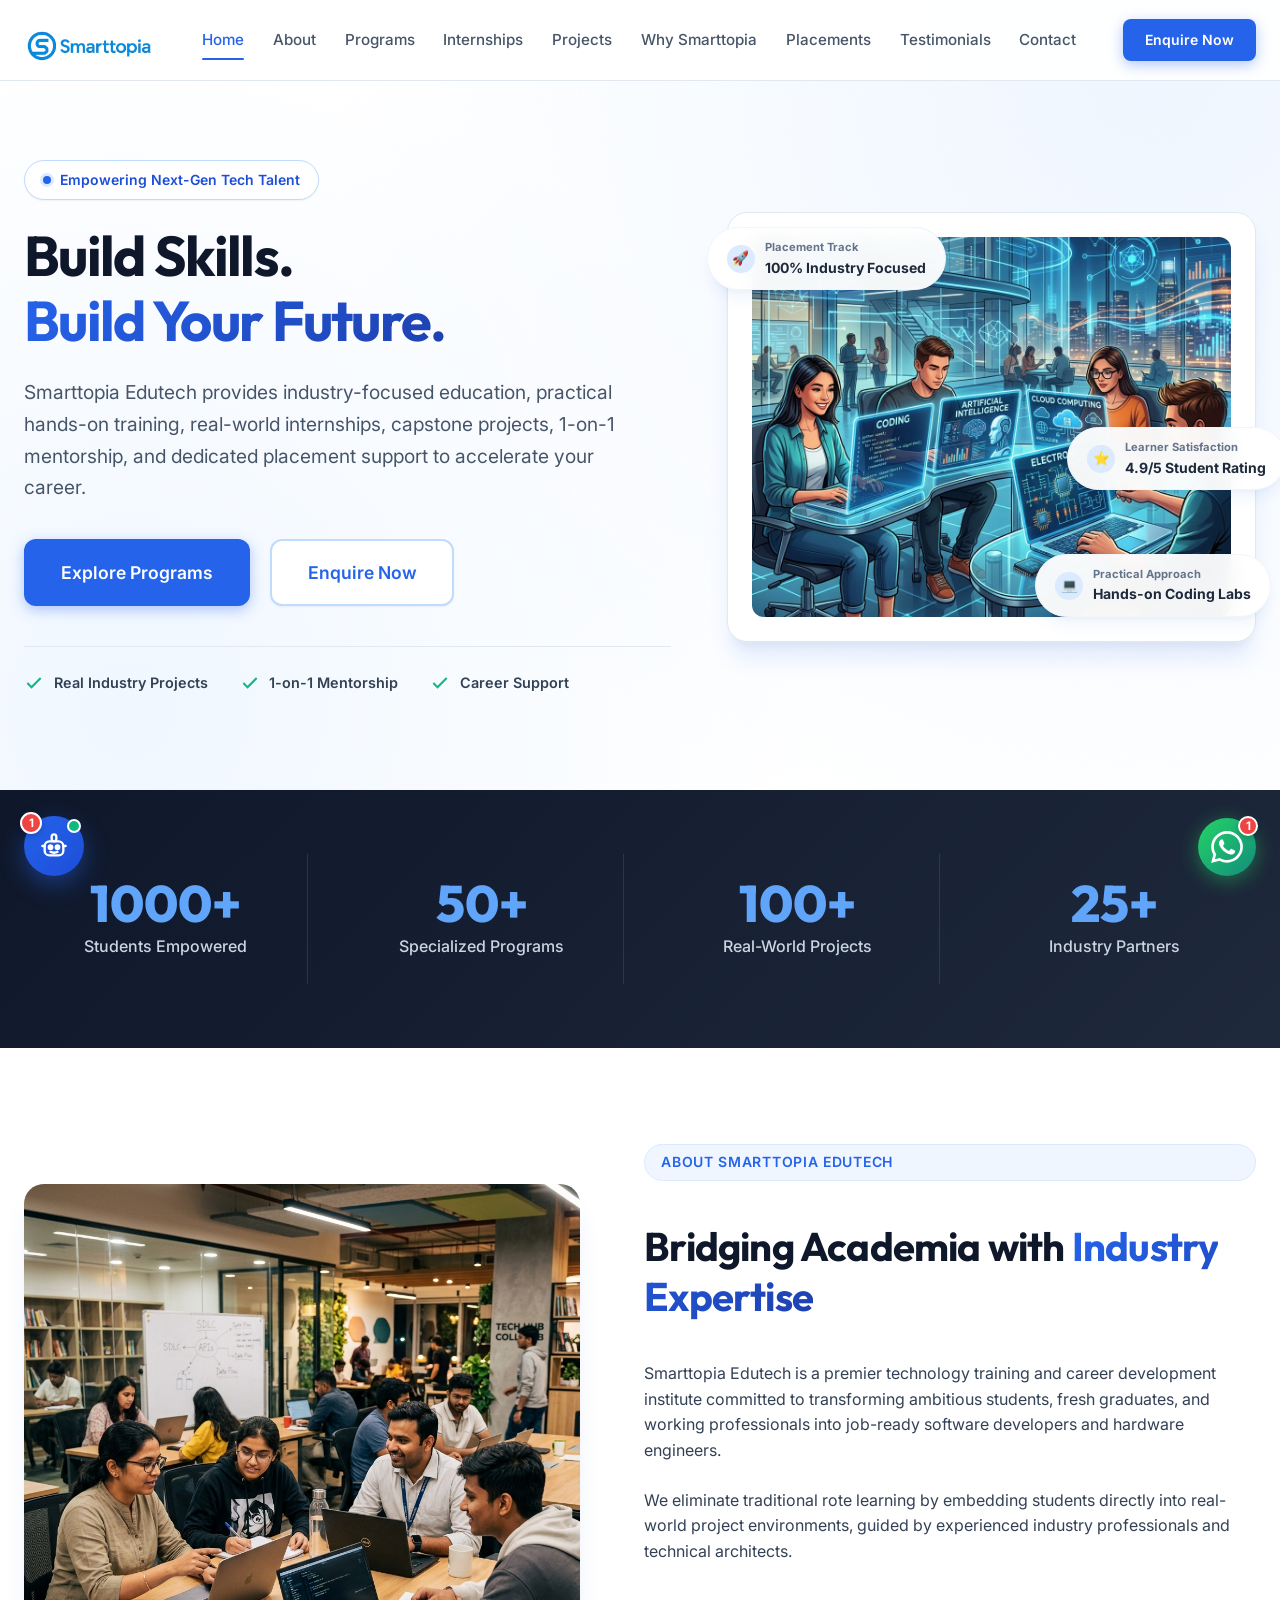
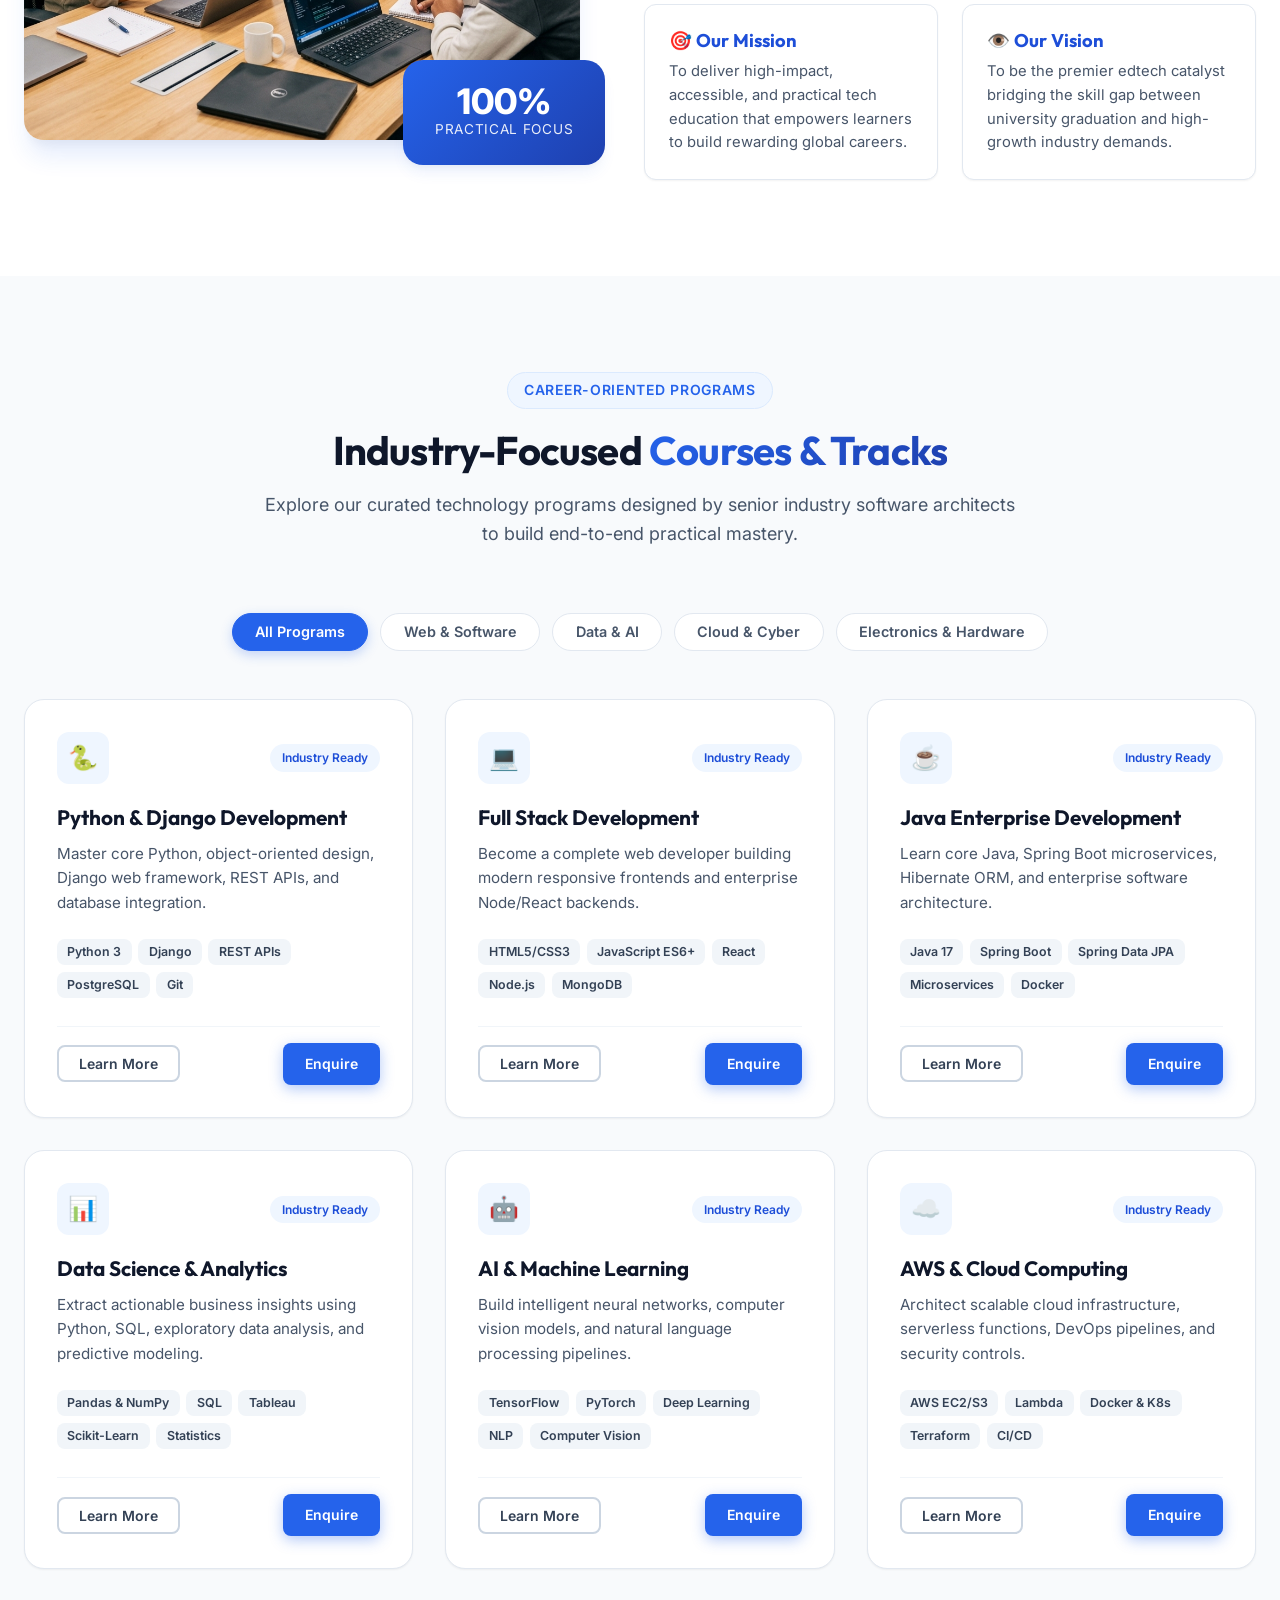
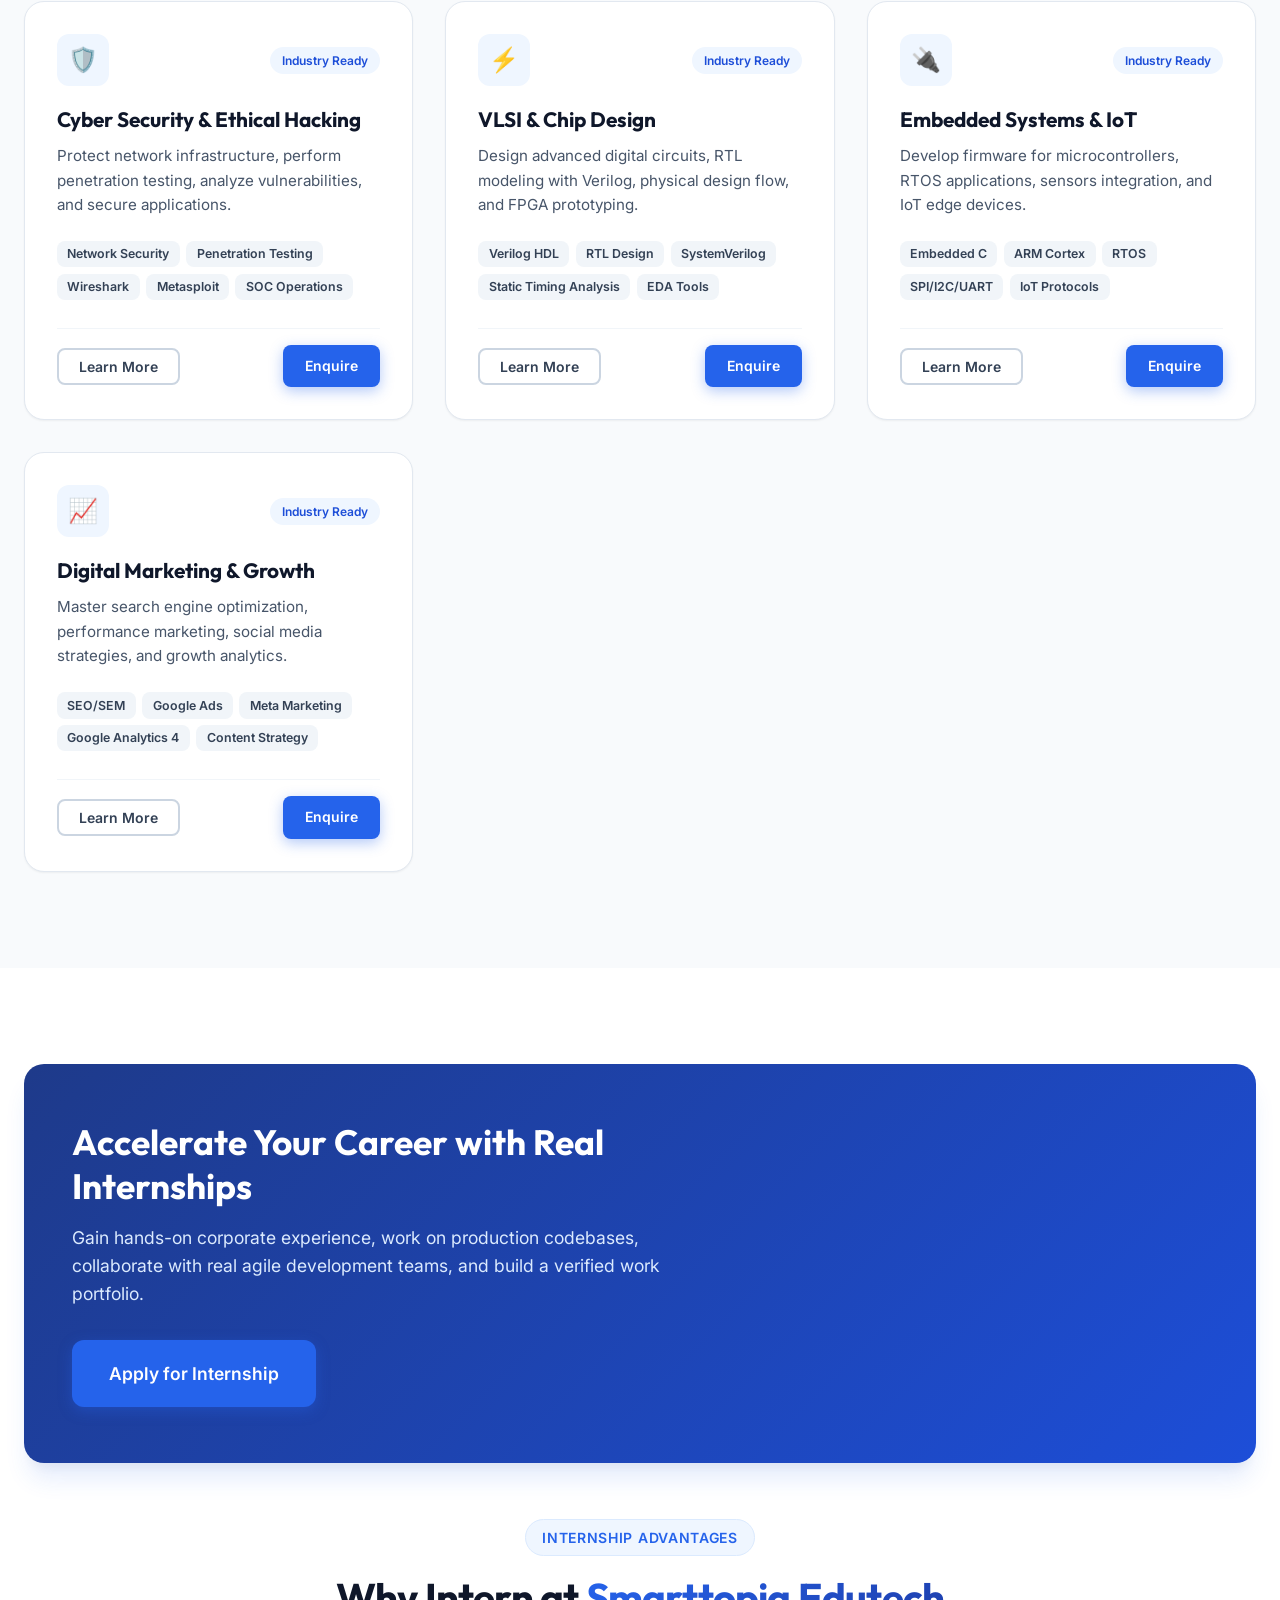
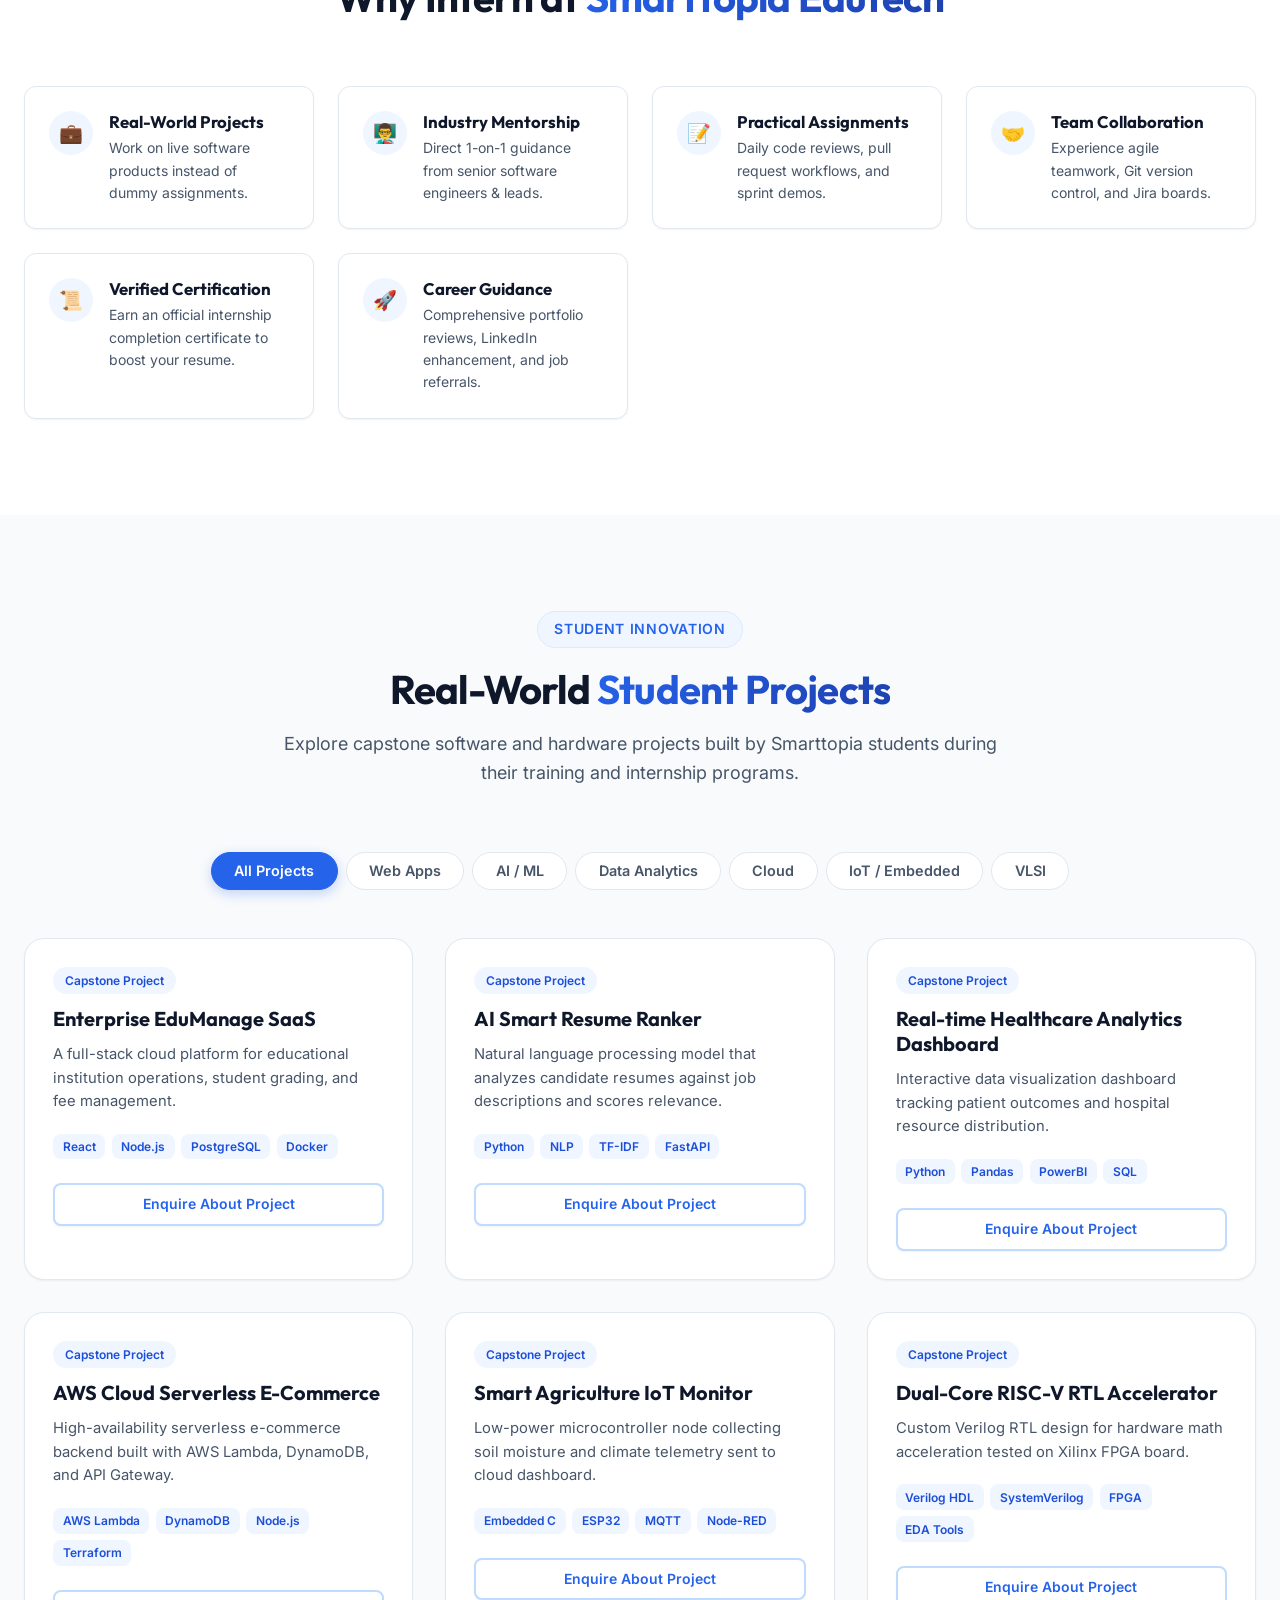
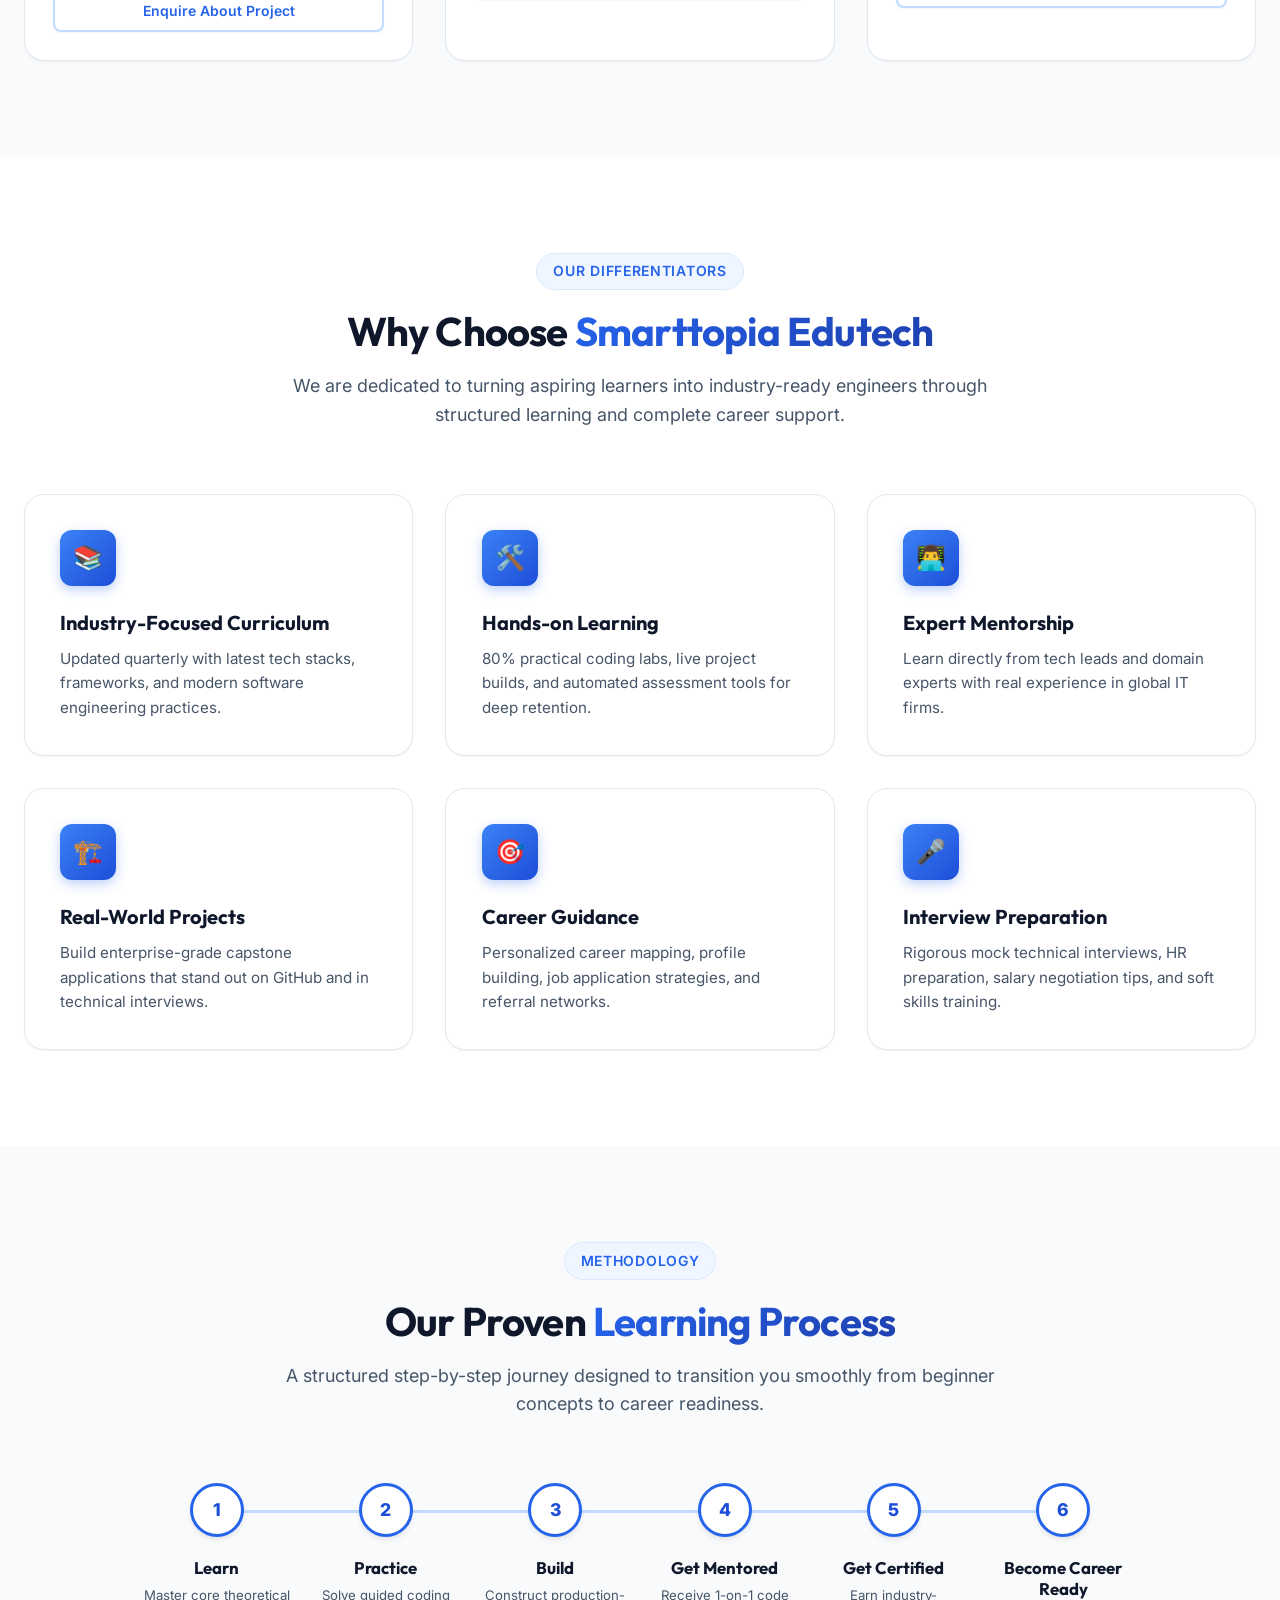
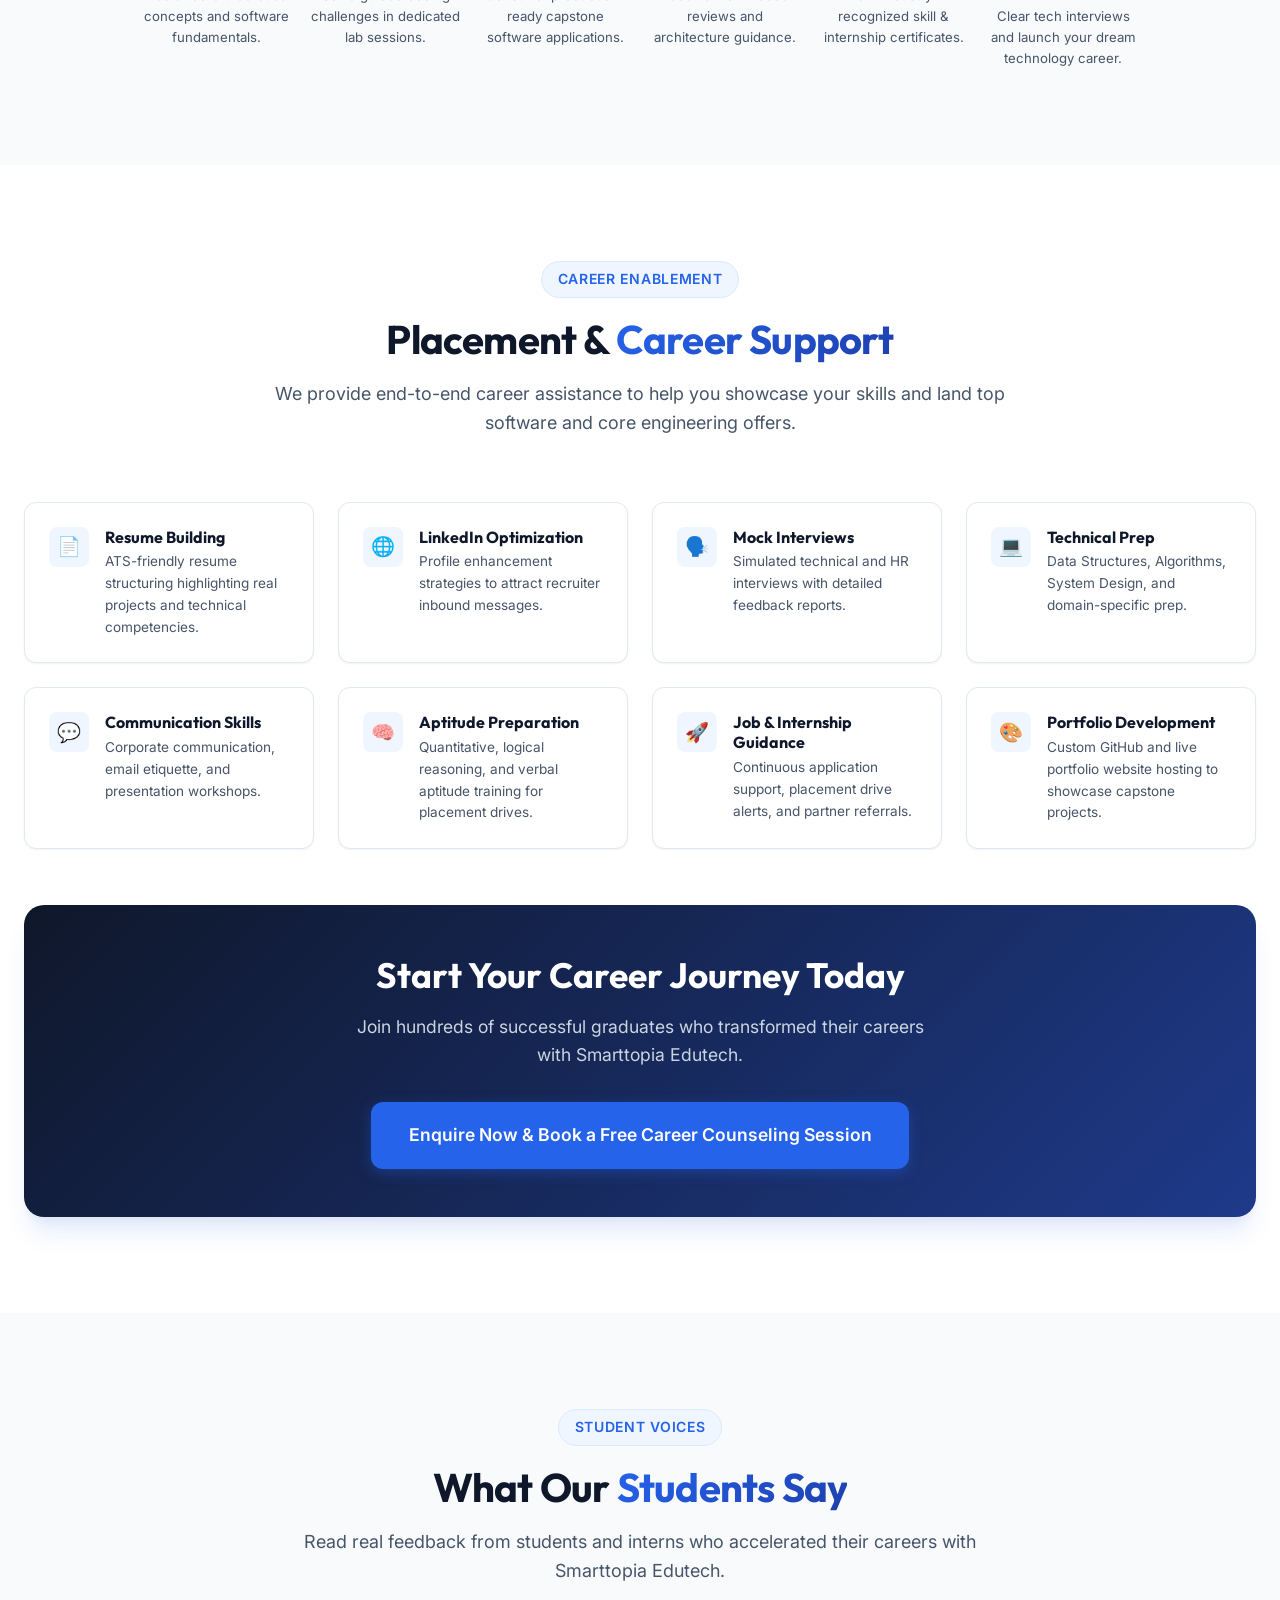
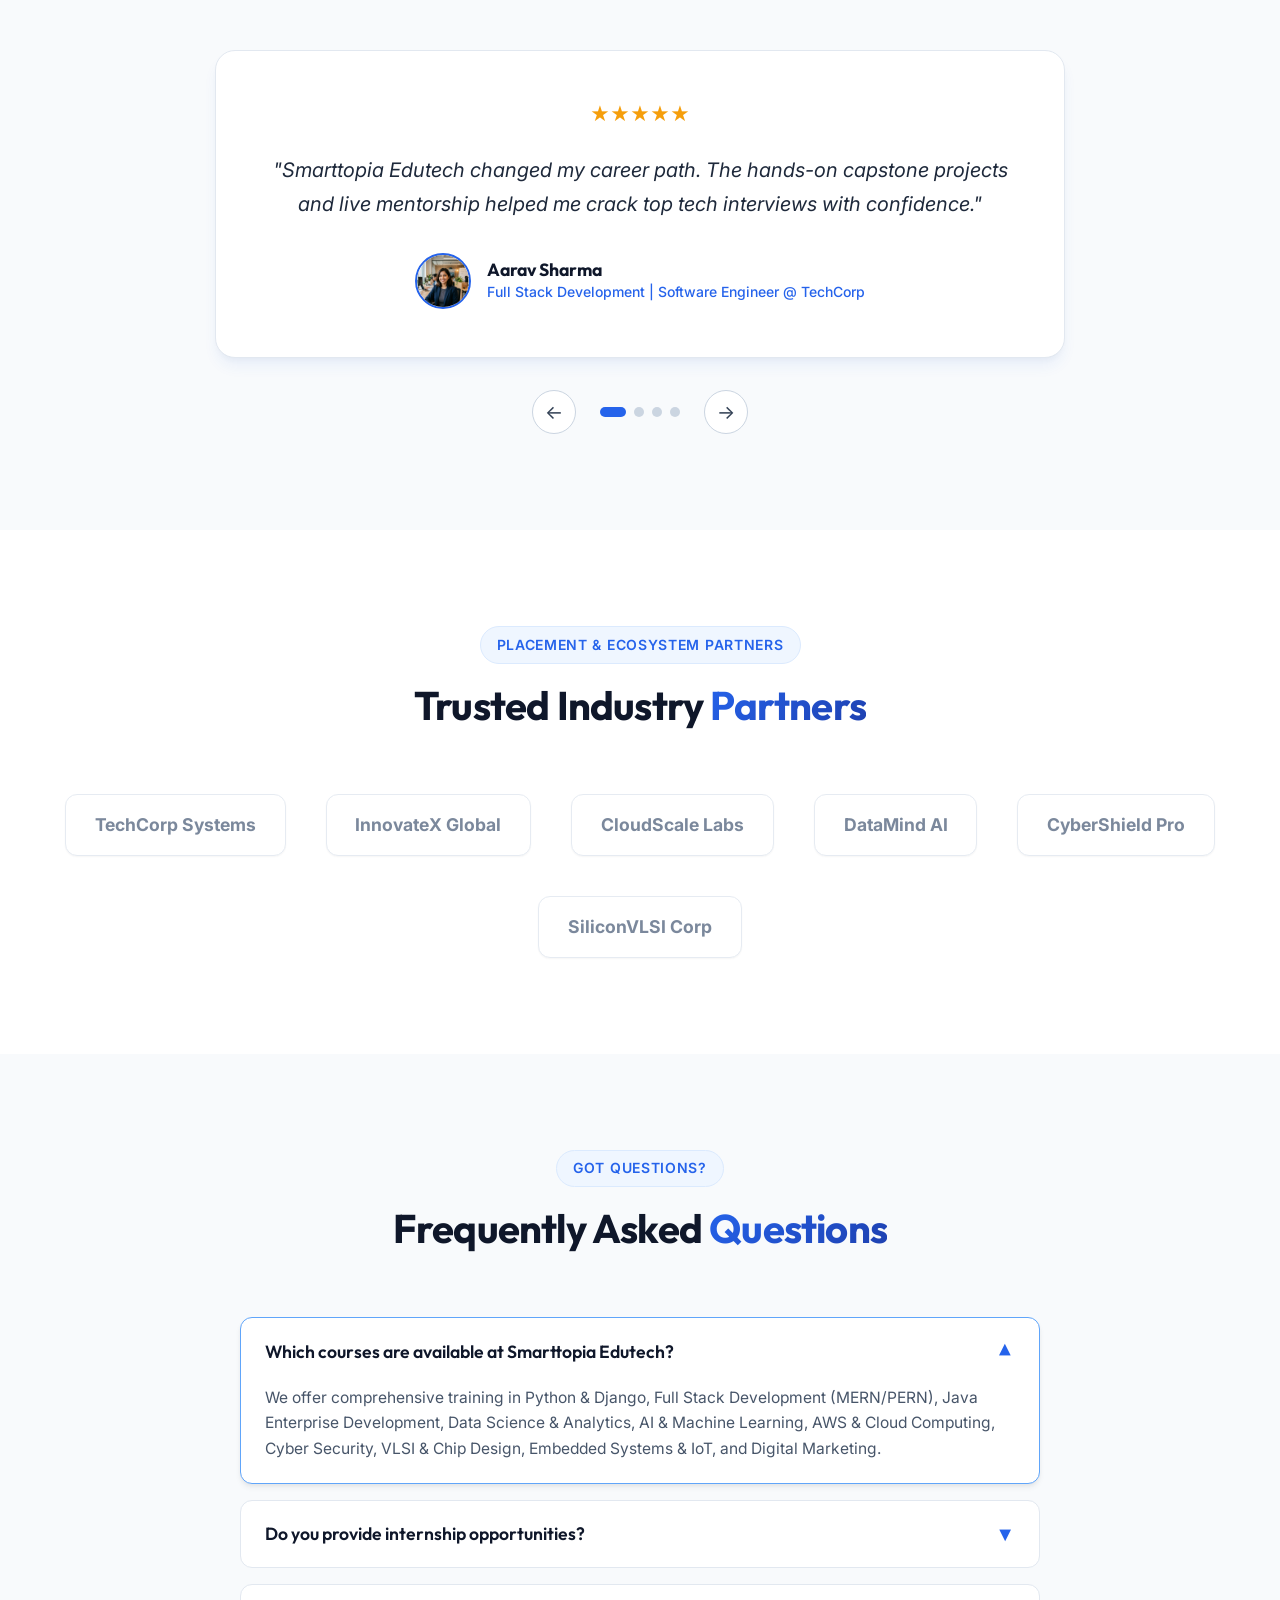
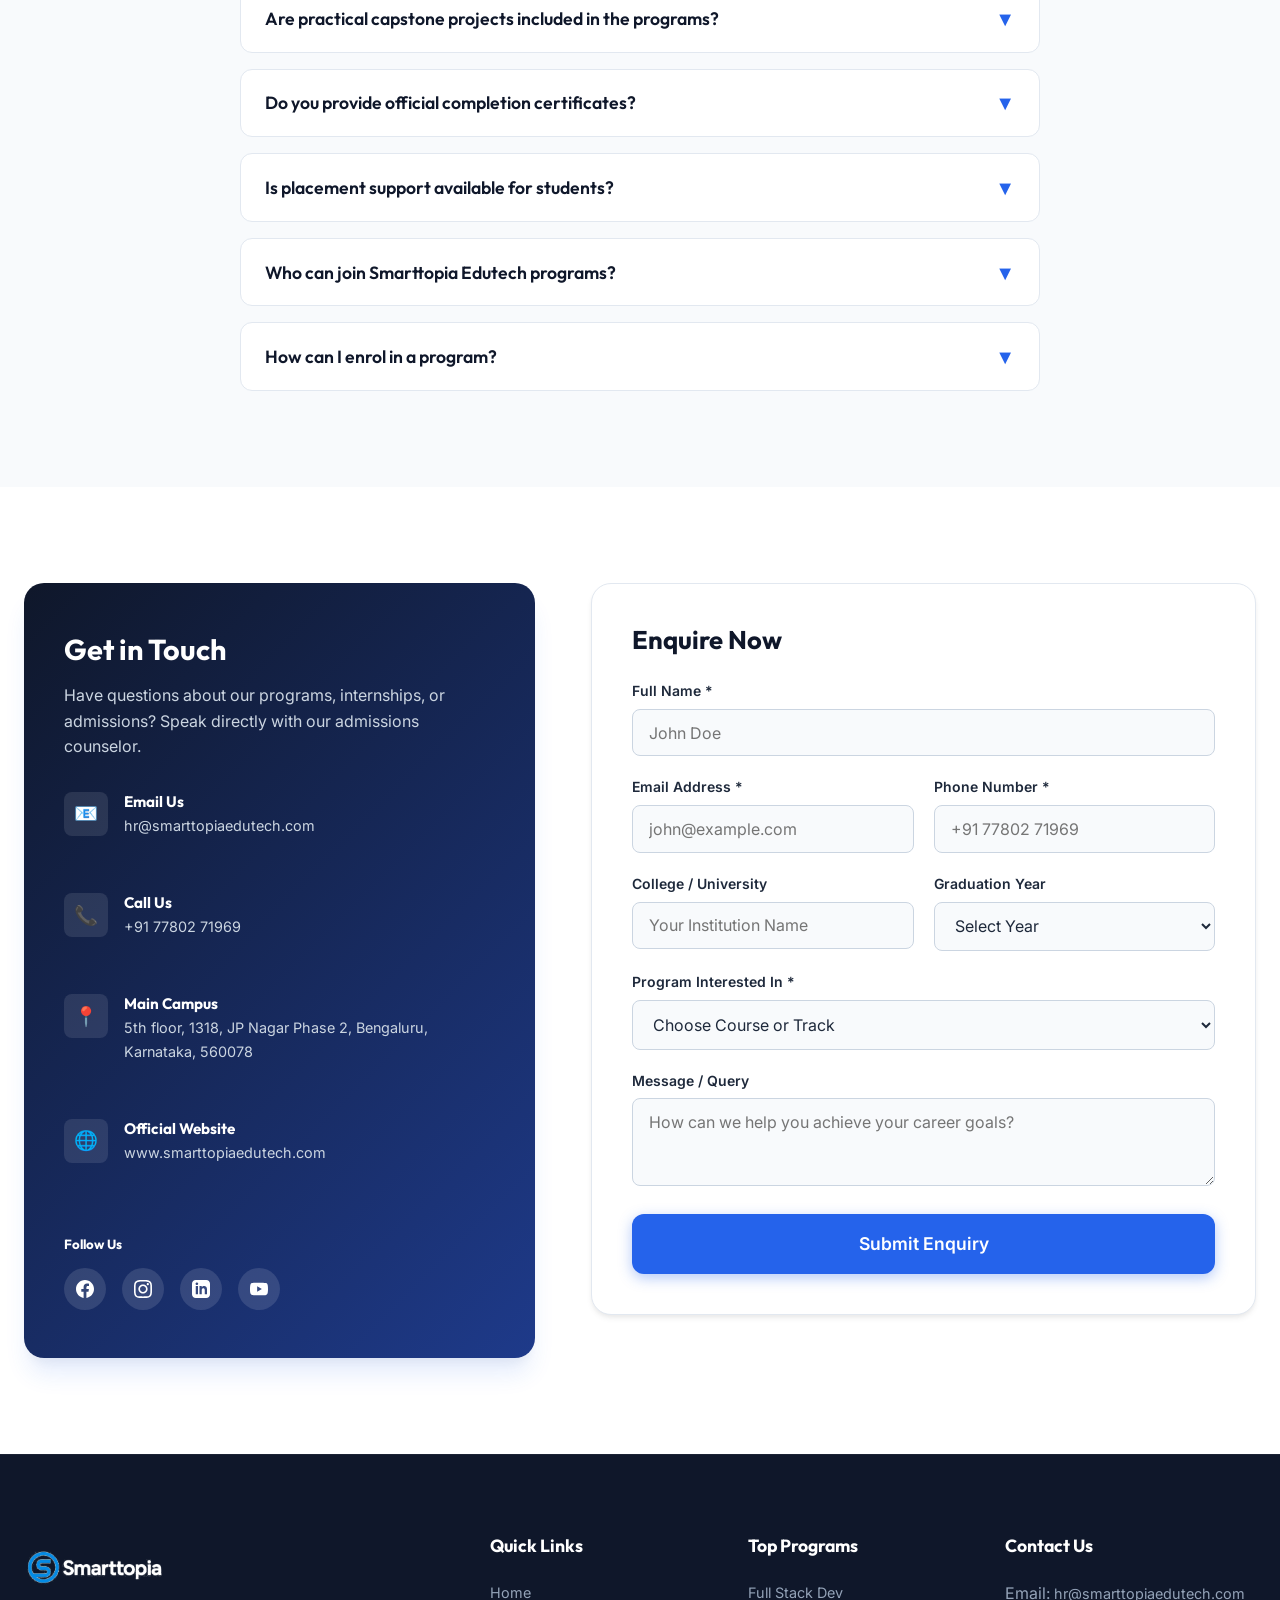
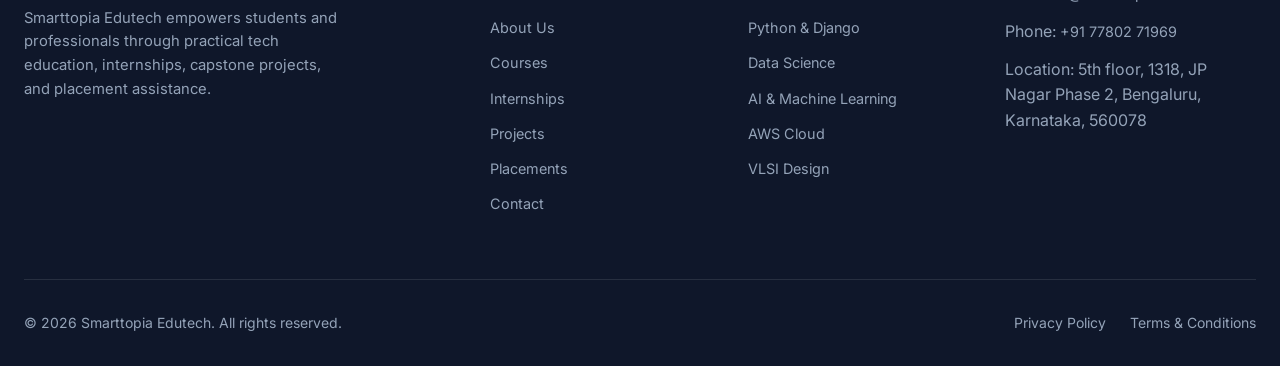
==== commit e97011e6: "chatbot" ====
--- a/index.html
+++ b/index.html
@@ -809,7 +809,7 @@
           </div>
         </div>
 
-        <div>
+        <div class="footer-contact-col">
           <h4 class="footer-title">Contact Us</h4>
           <div class="footer-links">
             <span>Email: <a href="mailto:hr@smarttopiaedutech.com" style="color:inherit;">hr@smarttopiaedutech.com</a></span>
@@ -855,6 +855,199 @@
   </div>
 
   <!-- Main JavaScript File -->
+  <!-- ==========================================================================
+       AI CHATBOT WIDGET (BOTTOM-LEFT INTEGRATION)
+       ========================================================================== -->
+  <!-- Floating Chatbot Trigger Button (Bottom-Left) -->
+  <div class="chatbot-float" id="chatbotFloat">
+    <button class="chatbot-trigger" id="chatbotTrigger" aria-label="Open Smarttopia AI Chatbot">
+      <div class="chatbot-trigger-icon">
+        <svg width="28" height="28" viewBox="0 0 24 24" fill="none" stroke="currentColor" stroke-width="2" stroke-linecap="round" stroke-linejoin="round">
+          <path d="M12 2a2 2 0 0 1 2 2v2a2 2 0 0 1-2 2 2 2 0 0 1-2-2V4a2 2 0 0 1 2-2z"/>
+          <rect x="4" y="8" width="16" height="12" rx="4"/>
+          <circle cx="9" cy="13" r="1.5" fill="currentColor"/>
+          <circle cx="15" cy="13" r="1.5" fill="currentColor"/>
+          <path d="M9 17c1.5 1 4.5 1 6 0"/>
+          <path d="M2 12h2"/>
+          <path d="M20 12h2"/>
+        </svg>
+      </div>
+      <span class="chatbot-online-dot"></span>
+      <span class="chatbot-badge" id="chatbotBadge">1</span>
+    </button>
+    <div class="chatbot-tooltip">
+      <strong>Smarttopia AI Assistant</strong>
+      <span>Ask about courses, internships & placements!</span>
+    </div>
+  </div>
+
+  <!-- Floating Chat Window (Bottom-Left) -->
+  <div class="chatbot-card" id="chatbotCard" aria-hidden="true">
+    <!-- Chat Header -->
+    <div class="chatbot-header">
+      <div class="chatbot-header-info">
+        <div class="chatbot-avatar">
+          <svg width="22" height="22" viewBox="0 0 24 24" fill="none" stroke="currentColor" stroke-width="2">
+            <rect x="4" y="8" width="16" height="12" rx="4"/>
+            <circle cx="9" cy="13" r="1.5" fill="currentColor"/>
+            <circle cx="15" cy="13" r="1.5" fill="currentColor"/>
+            <path d="M9 17c1.5 1 4.5 1 6 0"/>
+          </svg>
+        </div>
+        <div class="chatbot-title-area">
+          <div class="chatbot-title-row">
+            <h4 class="chatbot-name">Smarttopia AI</h4>
+            <span class="chatgpt-status-badge" id="chatgptStatusBadge" title="AI Engine Status">
+              <span class="badge-dot"></span> <span id="apiStatusText">Smart Engine</span>
+            </span>
+          </div>
+          <p class="chatbot-status">Online &bull; Ready to help</p>
+        </div>
+      </div>
+      <div class="chatbot-header-actions">
+        <button class="chatbot-header-btn" id="chatbotSettingsBtn" title="ChatGPT API Settings & Config">
+          <svg width="18" height="18" viewBox="0 0 24 24" fill="none" stroke="currentColor" stroke-width="2">
+            <circle cx="12" cy="12" r="3"/>
+            <path d="M19.4 15a1.65 1.65 0 0 0 .33 1.82l.06.06a2 2 0 0 1 0 2.83 2 2 0 0 1-2.83 0l-.06-.06a1.65 1.65 0 0 0-1.82-.33 1.65 1.65 0 0 0-1 1.51V21a2 2 0 0 1-2 2 2 2 0 0 1-2-2v-.09A1.65 1.65 0 0 0 9 19.4a1.65 1.65 0 0 0-1.82.33l-.06.06a2 2 0 0 1-2.83 0 2 2 0 0 1 0-2.83l.06-.06a1.65 1.65 0 0 0 .33-1.82 1.65 1.65 0 0 0-1.51-1H3a2 2 0 0 1-2-2 2 2 0 0 1 2-2h.09A1.65 1.65 0 0 0 4.6 9a1.65 1.65 0 0 0-.33-1.82l-.06-.06a2 2 0 0 1 0-2.83 2 2 0 0 1 2.83 0l.06.06a1.65 1.65 0 0 0 1.82.33H9a1.65 1.65 0 0 0 1-1.51V3a2 2 0 0 1 2-2 2 2 0 0 1 2 2v.09a1.65 1.65 0 0 0 1 1.51 1.65 1.65 0 0 0 1.82-.33l.06-.06a2 2 0 0 1 2.83 0 2 2 0 0 1 0 2.83l-.06.06a1.65 1.65 0 0 0-.33 1.82V9a1.65 1.65 0 0 0 1.51 1H21a2 2 0 0 1 2 2 2 2 0 0 1-2 2h-.09a1.65 1.65 0 0 0-1.51 1z"/>
+          </svg>
+        </button>
+        <button class="chatbot-header-btn" id="chatbotResetBtn" title="Clear Conversation">
+          <svg width="18" height="18" viewBox="0 0 24 24" fill="none" stroke="currentColor" stroke-width="2">
+            <polyline points="1 4 1 10 7 10"/>
+            <path d="M3.51 15a9 9 0 1 0 2.13-9.36L1 10"/>
+          </svg>
+        </button>
+        <button class="chatbot-header-btn" id="chatbotCloseBtn" title="Close Chatbot">&times;</button>
+      </div>
+    </div>
+
+    <!-- Multi-Platform Switcher Bar -->
+    <div class="chatbot-platform-bar">
+      <button class="platform-tab active" data-platform="ai" id="tabAiMode">
+        <svg width="14" height="14" viewBox="0 0 24 24" fill="none" stroke="currentColor" stroke-width="2">
+          <circle cx="12" cy="12" r="10"/>
+          <path d="M12 8v8M8 12h8"/>
+        </svg>
+        <span>ChatGPT AI</span>
+      </button>
+      <a href="https://wa.me/917780271969?text=Hi%20Smarttopia%20Edutech,%20I%20have%20a%20question" target="_blank" rel="noopener" class="platform-tab whatsapp-tab" id="tabWhatsapp">
+        <svg width="14" height="14" viewBox="0 0 24 24" fill="currentColor">
+          <path d="M.057 24l1.687-6.163c-1.041-1.804-1.588-3.849-1.587-5.946.003-6.556 5.338-11.891 11.893-11.891 3.181.001 6.167 1.24 8.413 3.488 2.245 2.248 3.481 5.236 3.48 8.414-.003 6.557-5.338 11.892-11.893 11.892-1.99-.001-3.951-.5-5.688-1.448l-6.305 1.654z"/>
+        </svg>
+        <span>WhatsApp</span>
+      </a>
+      <a href="mailto:hr@smarttopiaedutech.com?subject=Inquiry%20from%20Website" class="platform-tab email-tab" id="tabEmail">
+        <svg width="14" height="14" viewBox="0 0 24 24" fill="none" stroke="currentColor" stroke-width="2">
+          <path d="M4 4h16c1.1 0 2 .9 2 2v12c0 1.1-.9 2-2 2H4c-1.1 0-2-.9-2-2V6c0-1.1.9-2 2-2z"/>
+          <polyline points="22,6 12,13 2,6"/>
+        </svg>
+        <span>Email</span>
+      </a>
+      <a href="tel:+917780271969" class="platform-tab phone-tab" id="tabPhone">
+        <svg width="14" height="14" viewBox="0 0 24 24" fill="none" stroke="currentColor" stroke-width="2">
+          <path d="M22 16.92v3a2 2 0 0 1-2.18 2 19.79 19.79 0 0 1-8.63-3.07 19.5 19.5 0 0 1-6-6 19.79 19.79 0 0 1-3.07-8.67A2 2 0 0 1 4.11 2h3a2 2 0 0 1 2 1.72 12.84 12.84 0 0 0 .7 2.81 2 2 0 0 1-.45 2.11L8.09 9.91a16 16 0 0 0 6 6l1.27-1.27a2 2 0 0 1 2.11-.45 12.84 12.84 0 0 0 2.81.7A2 2 0 0 1 22 16.92z"/>
+        </svg>
+        <span>Call Us</span>
+      </a>
+    </div>
+
+    <!-- Chat Messages Scroll Container -->
+    <div class="chatbot-body" id="chatbotBody">
+      <!-- Welcome Message from Assistant -->
+      <div class="chat-message ai-message">
+        <div class="message-avatar">
+          <svg width="16" height="16" viewBox="0 0 24 24" fill="none" stroke="currentColor" stroke-width="2">
+            <rect x="4" y="8" width="16" height="12" rx="4"/>
+            <circle cx="9" cy="13" r="1.5" fill="currentColor"/>
+            <circle cx="15" cy="13" r="1.5" fill="currentColor"/>
+          </svg>
+        </div>
+        <div class="message-content">
+          <p>Hello! 👋 Welcome to <strong>Smarttopia Edutech</strong>.</p>
+          <p>I am your AI Assistant. How can I help you build your tech career today?</p>
+        </div>
+      </div>
+
+      <!-- Quick Suggested Prompt Chips -->
+      <div class="chat-prompts-container" id="chatPrompts">
+        <span class="prompts-label">Quick Questions:</span>
+        <div class="prompts-grid">
+          <button class="prompt-chip" data-prompt="What programs do you offer?">
+            📚 What programs do you offer?
+          </button>
+          <button class="prompt-chip" data-prompt="Tell me about internship opportunities">
+            💼 Internship Opportunities
+          </button>
+          <button class="prompt-chip" data-prompt="How does placement support work?">
+            🎯 100% Placement Support
+          </button>
+          <button class="prompt-chip" data-prompt="Where is Smarttopia Edutech located and how to contact?">
+            📍 Office Location & Contact
+          </button>
+          <button class="prompt-chip" data-prompt="What is Python & Django course syllabus and fees?">
+            🐍 Python & Django Details
+          </button>
+          <button class="prompt-chip" data-prompt="Tell me about Data Science & AI programs">
+            🤖 Data Science & AI/ML
+          </button>
+        </div>
+      </div>
+    </div>
+
+    <!-- Chat Typing Indicator -->
+    <div class="chatbot-typing" id="chatbotTyping" style="display:none;">
+      <div class="typing-dot"></div>
+      <div class="typing-dot"></div>
+      <div class="typing-dot"></div>
+      <span>Smarttopia AI is typing...</span>
+    </div>
+
+    <!-- Chat Input Form -->
+    <form class="chatbot-input-area" id="chatbotForm">
+      <input type="text" class="chatbot-input" id="chatbotInput" placeholder="Ask anything about Smarttopia Edutech..." autocomplete="off" required>
+      <button type="submit" class="chatbot-send-btn" id="chatbotSendBtn" aria-label="Send message">
+        <svg width="18" height="18" viewBox="0 0 24 24" fill="none" stroke="currentColor" stroke-width="2" stroke-linecap="round" stroke-linejoin="round">
+          <line x1="22" y1="2" x2="11" y2="13"></line>
+          <polygon points="22 2 15 22 11 13 2 9 22 2"></polygon>
+        </svg>
+      </button>
+    </form>
+  </div>
+
+  <!-- OpenAI ChatGPT Key Configuration Modal -->
+  <div class="modal-overlay" id="chatGptModal">
+    <div class="modal-card" style="max-width: 500px;">
+      <button class="modal-close-btn" id="chatGptModalClose" aria-label="Close modal">&times;</button>
+      <div style="display:flex; align-items:center; gap:0.75rem; margin-bottom:1rem;">
+        <div style="width:40px; height:40px; border-radius:50%; background:var(--primary-50); color:var(--primary-600); display:flex; align-items:center; justify-content:center;">
+          <svg width="22" height="22" viewBox="0 0 24 24" fill="none" stroke="currentColor" stroke-width="2">
+            <circle cx="12" cy="12" r="10"/>
+            <path d="M12 8v8M8 12h8"/>
+          </svg>
+        </div>
+        <div>
+          <h3 style="font-size:1.3rem; margin:0; color:var(--slate-900);">ChatGPT Integration Settings</h3>
+          <p style="font-size:0.85rem; color:var(--slate-600); margin:0;">Connect OpenAI API or use Built-in Smart Engine</p>
+        </div>
+      </div>
+      <div style="font-size:0.9rem; color:var(--slate-700); line-height:1.6; margin-bottom:1.25rem;">
+        <p>By default, Smarttopia AI uses our <strong>Built-in Company Knowledge Engine</strong> which answers instantly for free without any setup.</p>
+        <p style="margin-top:0.5rem;">If you wish to link live <strong>OpenAI ChatGPT (gpt-4o-mini / gpt-3.5-turbo)</strong>, enter your OpenAI API key below. It will be stored safely in your browser local storage.</p>
+      </div>
+
+      <div class="form-group">
+        <label class="form-label" for="openAiApiKeyInput">OpenAI API Key (Optional):</label>
+        <input type="password" class="form-control" id="openAiApiKeyInput" placeholder="sk-proj-..." autocomplete="off">
+        <span style="font-size:0.75rem; color:var(--slate-500); display:block; margin-top:0.3rem;">Get key from <a href="https://platform.openai.com/api-keys" target="_blank" rel="noopener">platform.openai.com</a></span>
+      </div>
+
+      <div style="display:flex; gap:0.75rem; justify-content:flex-end; margin-top:1.5rem;">
+        <button class="btn btn-outline" id="clearApiKeyBtn" style="padding:0.6rem 1rem; font-size:0.875rem;" type="button">Clear Key</button>
+        <button class="btn btn-primary" id="saveApiKeyBtn" style="padding:0.6rem 1.2rem; font-size:0.875rem; flex:1;" type="button">Save Settings</button>
+      </div>
+    </div>
+  </div>
+
   <script src="script.js"></script>
 </body>
 </html>
--- a/style.css
+++ b/style.css
@@ -184,6 +184,7 @@
   color: var(--primary-600);
   background: linear-gradient(135deg, var(--primary-600), var(--primary-800));
   -webkit-background-clip: text;
+  background-clip: text;
   -webkit-text-fill-color: transparent;
 }
 
@@ -470,6 +471,7 @@
   color: var(--primary-600);
   background: linear-gradient(135deg, var(--primary-600) 0%, var(--primary-800) 100%);
   -webkit-background-clip: text;
+  background-clip: text;
   -webkit-text-fill-color: transparent;
 }
 
@@ -1949,7 +1951,17 @@
   }
 
   .footer-grid {
-    grid-template-columns: 1fr;
+    grid-template-columns: repeat(2, 1fr);
+    gap: 2rem 1.25rem;
+    margin-bottom: 2.5rem;
+  }
+
+  .footer-brand {
+    grid-column: 1 / -1;
+  }
+
+  .footer-contact-col {
+    grid-column: 1 / -1;
   }
 
   .footer-bottom {
@@ -1989,4 +2001,613 @@
   .whatsapp-tooltip {
     display: none;
   }
+}
+
+/* --------------------------------------------------------------------------
+   21. AI Chatbot Widget (Bottom-Left Integration)
+   -------------------------------------------------------------------------- */
+.chatbot-float {
+  position: fixed;
+  bottom: 24px;
+  left: 24px;
+  z-index: 9999;
+  display: flex;
+  align-items: center;
+  justify-content: center;
+}
+
+.chatbot-trigger {
+  width: 60px;
+  height: 60px;
+  border-radius: 50%;
+  background: linear-gradient(135deg, #2563eb 0%, #1d4ed8 100%);
+  color: #ffffff;
+  border: none;
+  box-shadow: 0 8px 25px rgba(37, 99, 235, 0.45);
+  cursor: pointer;
+  display: flex;
+  align-items: center;
+  justify-content: center;
+  position: relative;
+  transition: all var(--transition-normal);
+  animation: pulseChatbot 3s infinite;
+}
+
+.chatbot-trigger:hover {
+  transform: scale(1.08) translateY(-2px);
+  box-shadow: 0 12px 30px rgba(37, 99, 235, 0.6);
+  background: linear-gradient(135deg, #1d4ed8 0%, #1e40af 100%);
+}
+
+.chatbot-trigger-icon {
+  display: flex;
+  align-items: center;
+  justify-content: center;
+  transition: transform var(--transition-fast);
+}
+
+.chatbot-trigger:hover .chatbot-trigger-icon {
+  transform: rotate(6deg) scale(1.1);
+}
+
+.chatbot-online-dot {
+  position: absolute;
+  top: 3px;
+  right: 3px;
+  width: 14px;
+  height: 14px;
+  background-color: #10b981;
+  border: 2px solid #ffffff;
+  border-radius: 50%;
+}
+
+.chatbot-badge {
+  position: absolute;
+  top: -4px;
+  left: -4px;
+  background-color: #ef4444;
+  color: #ffffff;
+  font-size: 0.725rem;
+  font-weight: 700;
+  width: 22px;
+  height: 22px;
+  border-radius: 50%;
+  display: flex;
+  align-items: center;
+  justify-content: center;
+  border: 2px solid #ffffff;
+  box-shadow: 0 2px 6px rgba(0, 0, 0, 0.2);
+  transition: opacity 0.3s ease;
+}
+
+.chatbot-tooltip {
+  position: absolute;
+  left: 72px;
+  bottom: 8px;
+  background-color: var(--slate-900);
+  color: #ffffff;
+  padding: 0.6rem 1rem;
+  border-radius: var(--radius-md);
+  box-shadow: var(--shadow-xl);
+  white-space: nowrap;
+  opacity: 0;
+  visibility: hidden;
+  transform: translateX(-10px);
+  transition: all var(--transition-fast);
+  pointer-events: none;
+  display: flex;
+  flex-direction: column;
+  gap: 2px;
+}
+
+.chatbot-tooltip strong {
+  font-size: 0.875rem;
+  color: #ffffff;
+}
+
+.chatbot-tooltip span {
+  font-size: 0.775rem;
+  color: var(--slate-300);
+}
+
+.chatbot-tooltip::before {
+  content: '';
+  position: absolute;
+  top: 50%;
+  left: -6px;
+  transform: translateY(-50%);
+  border-width: 6px 6px 6px 0;
+  border-style: solid;
+  border-color: transparent var(--slate-900) transparent transparent;
+}
+
+.chatbot-float:hover .chatbot-tooltip {
+  opacity: 1;
+  visibility: visible;
+  transform: translateX(0);
+}
+
+@keyframes pulseChatbot {
+  0% {
+    box-shadow: 0 0 0 0 rgba(37, 99, 235, 0.5);
+  }
+  70% {
+    box-shadow: 0 0 0 16px rgba(37, 99, 235, 0);
+  }
+  100% {
+    box-shadow: 0 0 0 0 rgba(37, 99, 235, 0);
+  }
+}
+
+/* Chatbot Card Container */
+.chatbot-card {
+  position: fixed;
+  bottom: 96px;
+  left: 24px;
+  width: 380px;
+  max-width: calc(100vw - 32px);
+  height: 560px;
+  max-height: calc(100vh - 120px);
+  background-color: #ffffff;
+  border-radius: var(--radius-lg);
+  box-shadow: 0 20px 40px rgba(15, 23, 42, 0.22);
+  border: 1px solid var(--slate-200);
+  display: flex;
+  flex-direction: column;
+  z-index: 9998;
+  overflow: hidden;
+  opacity: 0;
+  visibility: hidden;
+  transform: translateY(20px) scale(0.95);
+  transition: all 0.3s cubic-bezier(0.16, 1, 0.3, 1);
+}
+
+.chatbot-card.active {
+  opacity: 1;
+  visibility: visible;
+  transform: translateY(0) scale(1);
+}
+
+/* Header */
+.chatbot-header {
+  background: linear-gradient(135deg, #0f172a 0%, #1e293b 100%);
+  color: #ffffff;
+  padding: 1rem 1.25rem;
+  display: flex;
+  align-items: center;
+  justify-content: space-between;
+  border-bottom: 1px solid rgba(255, 255, 255, 0.08);
+}
+
+.chatbot-header-info {
+  display: flex;
+  align-items: center;
+  gap: 0.75rem;
+}
+
+.chatbot-avatar {
+  width: 38px;
+  height: 38px;
+  border-radius: 50%;
+  background: linear-gradient(135deg, var(--primary-500), var(--primary-700));
+  color: #ffffff;
+  display: flex;
+  align-items: center;
+  justify-content: center;
+  box-shadow: 0 2px 8px rgba(37, 99, 235, 0.4);
+}
+
+.chatbot-name {
+  font-size: 1rem;
+  font-weight: 700;
+  color: #ffffff;
+  margin: 0;
+}
+
+.chatbot-title-row {
+  display: flex;
+  align-items: center;
+  gap: 0.5rem;
+}
+
+.chatgpt-status-badge {
+  font-size: 0.675rem;
+  font-weight: 600;
+  padding: 0.15rem 0.5rem;
+  border-radius: 12px;
+  background: rgba(16, 185, 129, 0.2);
+  color: #34d399;
+  border: 1px solid rgba(52, 211, 153, 0.3);
+  display: inline-flex;
+  align-items: center;
+  gap: 0.3rem;
+}
+
+.chatgpt-status-badge .badge-dot {
+  width: 6px;
+  height: 6px;
+  border-radius: 50%;
+  background-color: #34d399;
+}
+
+.chatbot-status {
+  font-size: 0.75rem;
+  color: var(--slate-300);
+  margin: 0;
+}
+
+.chatbot-header-actions {
+  display: flex;
+  align-items: center;
+  gap: 0.35rem;
+}
+
+.chatbot-header-btn {
+  background: transparent;
+  border: none;
+  color: var(--slate-300);
+  width: 32px;
+  height: 32px;
+  border-radius: 50%;
+  display: flex;
+  align-items: center;
+  justify-content: center;
+  cursor: pointer;
+  font-size: 1.25rem;
+  transition: all var(--transition-fast);
+}
+
+.chatbot-header-btn:hover {
+  background: rgba(255, 255, 255, 0.12);
+  color: #ffffff;
+}
+
+/* Multi-Platform Switcher Bar */
+.chatbot-platform-bar {
+  background-color: var(--slate-100);
+  padding: 0.4rem 0.6rem;
+  display: flex;
+  align-items: center;
+  gap: 0.35rem;
+  border-bottom: 1px solid var(--slate-200);
+  overflow-x: auto;
+}
+
+.platform-tab {
+  padding: 0.35rem 0.65rem;
+  border-radius: 16px;
+  border: 1px solid transparent;
+  background-color: transparent;
+  color: var(--slate-600);
+  font-size: 0.75rem;
+  font-weight: 600;
+  cursor: pointer;
+  display: flex;
+  align-items: center;
+  gap: 0.35rem;
+  text-decoration: none;
+  white-space: nowrap;
+  transition: all var(--transition-fast);
+}
+
+.platform-tab:hover {
+  background-color: #ffffff;
+  color: var(--primary-600);
+}
+
+.platform-tab.active {
+  background-color: #ffffff;
+  color: var(--primary-600);
+  border-color: var(--primary-200);
+  box-shadow: var(--shadow-sm);
+}
+
+.whatsapp-tab:hover {
+  color: #128C7E;
+}
+
+.email-tab:hover {
+  color: #ea4335;
+}
+
+.phone-tab:hover {
+  color: #16a34a;
+}
+
+/* Chat Messages Body */
+.chatbot-body {
+  flex: 1;
+  padding: 1rem;
+  overflow-y: auto;
+  display: flex;
+  flex-direction: column;
+  gap: 1rem;
+  background-color: #f8fafc;
+}
+
+.chat-message {
+  display: flex;
+  gap: 0.65rem;
+  max-width: 88%;
+  animation: fadeIn 0.3s ease-out;
+}
+
+.ai-message {
+  align-self: flex-start;
+}
+
+.user-message {
+  align-self: flex-end;
+  flex-direction: row-reverse;
+}
+
+.message-avatar {
+  width: 28px;
+  height: 28px;
+  border-radius: 50%;
+  background: var(--primary-600);
+  color: #ffffff;
+  display: flex;
+  align-items: center;
+  justify-content: center;
+  flex-shrink: 0;
+  margin-top: 2px;
+}
+
+.message-content {
+  background-color: #ffffff;
+  color: var(--slate-800);
+  padding: 0.75rem 1rem;
+  border-radius: 16px;
+  border-top-left-radius: 4px;
+  box-shadow: var(--shadow-sm);
+  border: 1px solid var(--slate-200);
+  font-size: 0.875rem;
+  line-height: 1.55;
+}
+
+.user-message .message-content {
+  background: linear-gradient(135deg, var(--primary-600), var(--primary-700));
+  color: #ffffff;
+  border-radius: 16px;
+  border-top-right-radius: 4px;
+  border: none;
+  box-shadow: 0 4px 12px rgba(37, 99, 235, 0.25);
+}
+
+.message-content p {
+  margin-bottom: 0.4rem;
+}
+
+.message-content p:last-child {
+  margin-bottom: 0;
+}
+
+.message-content ul {
+  padding-left: 1.1rem;
+  margin: 0.4rem 0;
+}
+
+.message-content li {
+  margin-bottom: 0.25rem;
+}
+
+.message-content strong {
+  color: inherit;
+}
+
+/* Quick Prompts Container */
+.chat-prompts-container {
+  margin-top: 0.5rem;
+  background-color: #ffffff;
+  border: 1px dashed var(--slate-300);
+  border-radius: var(--radius-md);
+  padding: 0.75rem;
+}
+
+.prompts-label {
+  font-size: 0.75rem;
+  font-weight: 700;
+  color: var(--slate-500);
+  text-transform: uppercase;
+  letter-spacing: 0.04em;
+  display: block;
+  margin-bottom: 0.5rem;
+}
+
+.prompts-grid {
+  display: flex;
+  flex-direction: column;
+  gap: 0.4rem;
+}
+
+.prompt-chip {
+  text-align: left;
+  background-color: var(--slate-50);
+  border: 1px solid var(--slate-200);
+  border-radius: var(--radius-sm);
+  padding: 0.5rem 0.75rem;
+  font-size: 0.8rem;
+  color: var(--slate-700);
+  font-weight: 500;
+  cursor: pointer;
+  transition: all var(--transition-fast);
+}
+
+.prompt-chip:hover {
+  background-color: var(--primary-50);
+  border-color: var(--primary-300);
+  color: var(--primary-700);
+}
+
+/* Typing Indicator */
+.chatbot-typing {
+  padding: 0.5rem 1.25rem;
+  background-color: #f8fafc;
+  display: flex;
+  align-items: center;
+  gap: 0.4rem;
+  font-size: 0.775rem;
+  color: var(--slate-500);
+  border-top: 1px solid var(--slate-100);
+}
+
+.typing-dot {
+  width: 6px;
+  height: 6px;
+  border-radius: 50%;
+  background-color: var(--primary-500);
+  animation: typingBounce 1.4s infinite ease-in-out both;
+}
+
+.typing-dot:nth-child(1) { animation-delay: -0.32s; }
+.typing-dot:nth-child(2) { animation-delay: -0.16s; }
+
+@keyframes typingBounce {
+  0%, 80%, 100% { transform: scale(0); }
+  40% { transform: scale(1); }
+}
+
+/* Chat Input Form */
+.chatbot-input-area {
+  padding: 0.75rem 1rem;
+  background-color: #ffffff;
+  border-top: 1px solid var(--slate-200);
+  display: flex;
+  align-items: center;
+  gap: 0.5rem;
+}
+
+.chatbot-input {
+  flex: 1;
+  padding: 0.65rem 0.9rem;
+  border: 1px solid var(--slate-300);
+  border-radius: var(--radius-full);
+  font-size: 0.875rem;
+  outline: none;
+  background-color: var(--slate-50);
+  transition: all var(--transition-fast);
+}
+
+.chatbot-input:focus {
+  background-color: #ffffff;
+  border-color: var(--primary-600);
+  box-shadow: 0 0 0 3px rgba(37, 99, 235, 0.12);
+}
+
+.chatbot-send-btn {
+  width: 38px;
+  height: 38px;
+  border-radius: 50%;
+  background: var(--primary-600);
+  color: #ffffff;
+  border: none;
+  display: flex;
+  align-items: center;
+  justify-content: center;
+  cursor: pointer;
+  flex-shrink: 0;
+  transition: all var(--transition-fast);
+}
+
+.chatbot-send-btn:hover {
+  background: var(--primary-700);
+  transform: scale(1.05);
+}
+
+/* Mobile Responsiveness & Touch Optimization for AI Chatbot */
+body.chatbot-open {
+  overflow: hidden !important;
+  touch-action: none;
+}
+
+@media (max-width: 768px) {
+  .chatbot-float {
+    left: 16px;
+    bottom: 16px;
+  }
+
+  .chatbot-trigger {
+    width: 54px;
+    height: 54px;
+    box-shadow: 0 6px 20px rgba(37, 99, 235, 0.4);
+  }
+
+  .chatbot-tooltip {
+    display: none !important;
+  }
+
+  .chatbot-card {
+    position: fixed;
+    top: 0;
+    left: 0;
+    right: 0;
+    bottom: 0;
+    width: 100vw;
+    height: 100vh;
+    height: 100dvh;
+    max-width: 100vw;
+    max-height: 100dvh;
+    border-radius: 0;
+    z-index: 10000;
+    border: none;
+    box-shadow: none;
+    transform: translateY(100%);
+    transition: transform 0.35s cubic-bezier(0.32, 0.72, 0, 1);
+  }
+
+  .chatbot-card.active {
+    transform: translateY(0);
+  }
+
+  .chatbot-header {
+    padding: 1.1rem 1rem;
+    padding-top: max(1.1rem, env(safe-area-inset-top));
+  }
+
+  .chatbot-platform-bar {
+    padding: 0.5rem 0.75rem;
+    -webkit-overflow-scrolling: touch;
+    scrollbar-width: none;
+  }
+
+  .chatbot-platform-bar::-webkit-scrollbar {
+    display: none;
+  }
+
+  .platform-tab {
+    padding: 0.45rem 0.85rem;
+    font-size: 0.8rem;
+    min-height: 36px;
+  }
+
+  .chatbot-body {
+    padding: 1rem 0.85rem;
+    gap: 0.85rem;
+  }
+
+  .chat-message {
+    max-width: 92%;
+  }
+
+  .prompt-chip {
+    padding: 0.65rem 0.85rem;
+    font-size: 0.85rem;
+    min-height: 40px;
+  }
+
+  .chatbot-input-area {
+    padding: 0.85rem;
+    padding-bottom: max(0.85rem, env(safe-area-inset-bottom));
+  }
+
+  .chatbot-input {
+    font-size: 0.95rem; /* Prevents iOS auto-zoom on input focus */
+    padding: 0.75rem 1rem;
+  }
+
+  .chatbot-send-btn {
+    width: 44px;
+    height: 44px;
+  }
 }
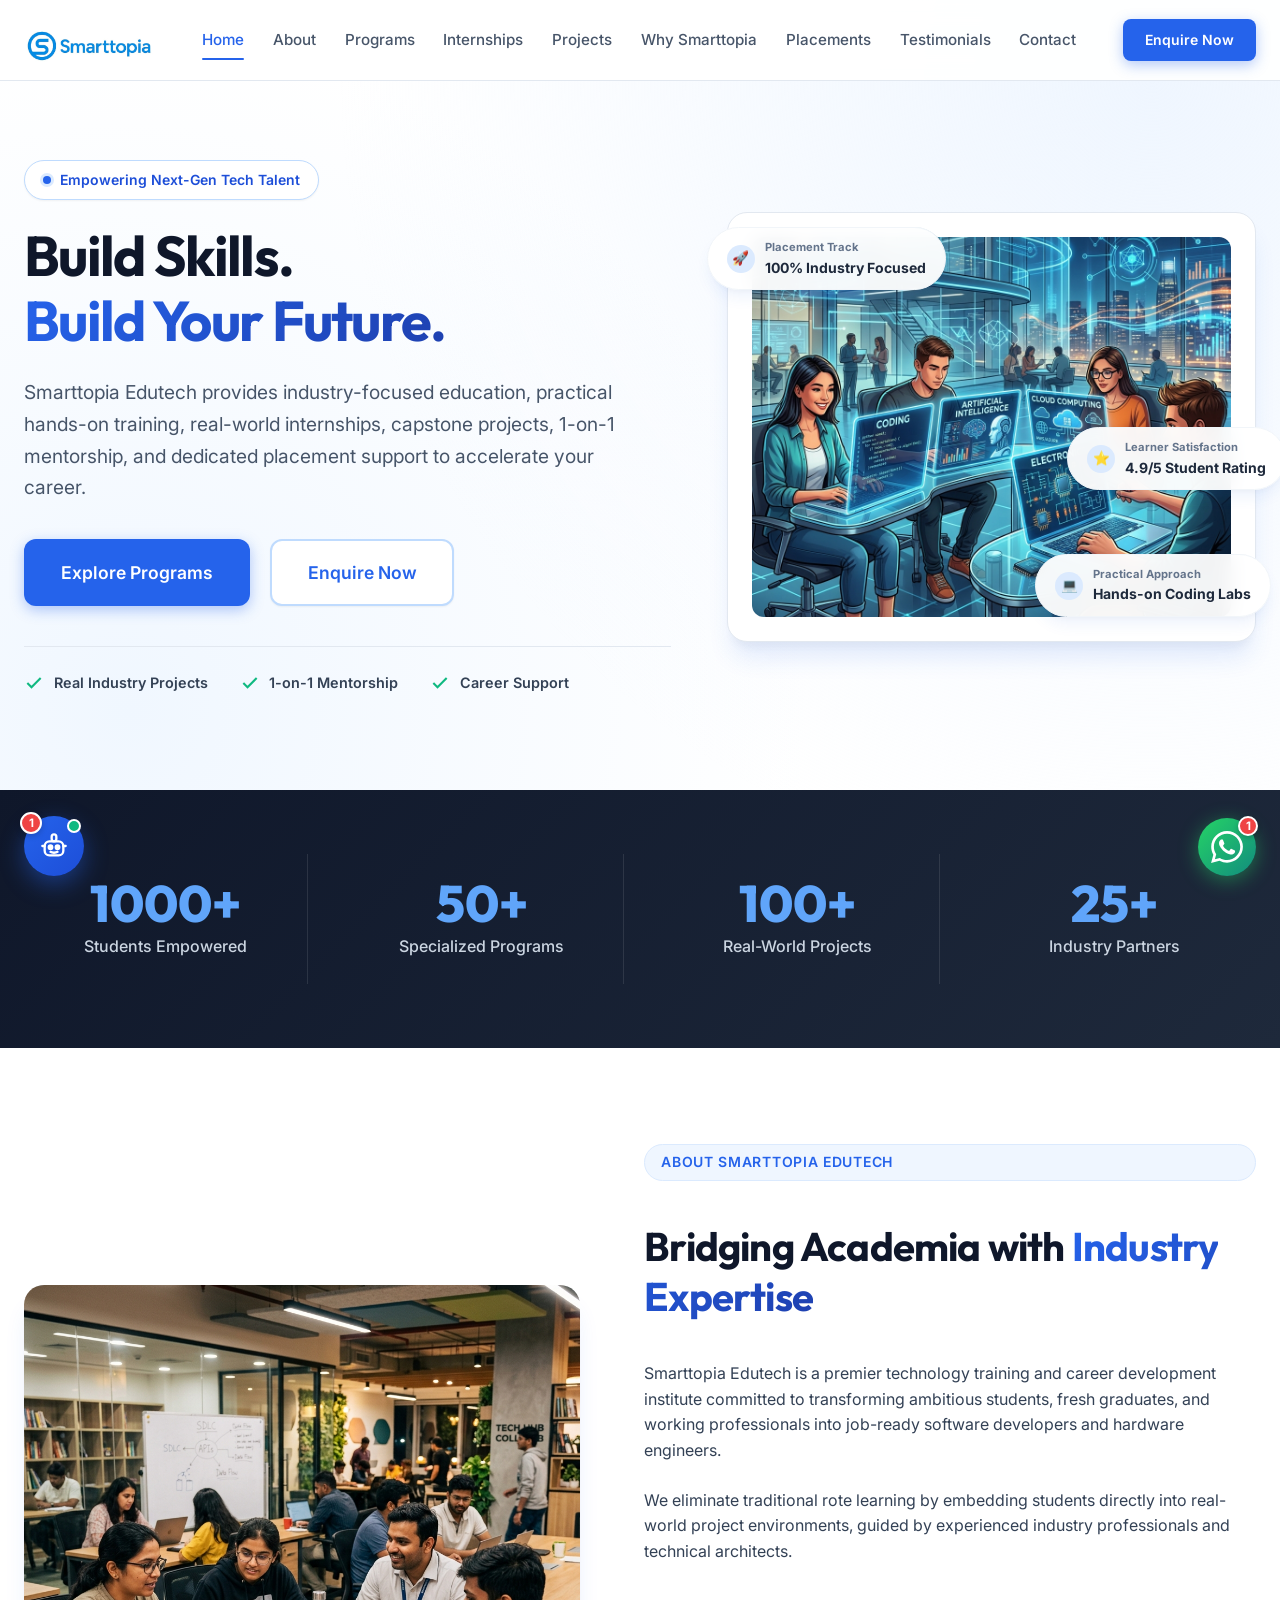
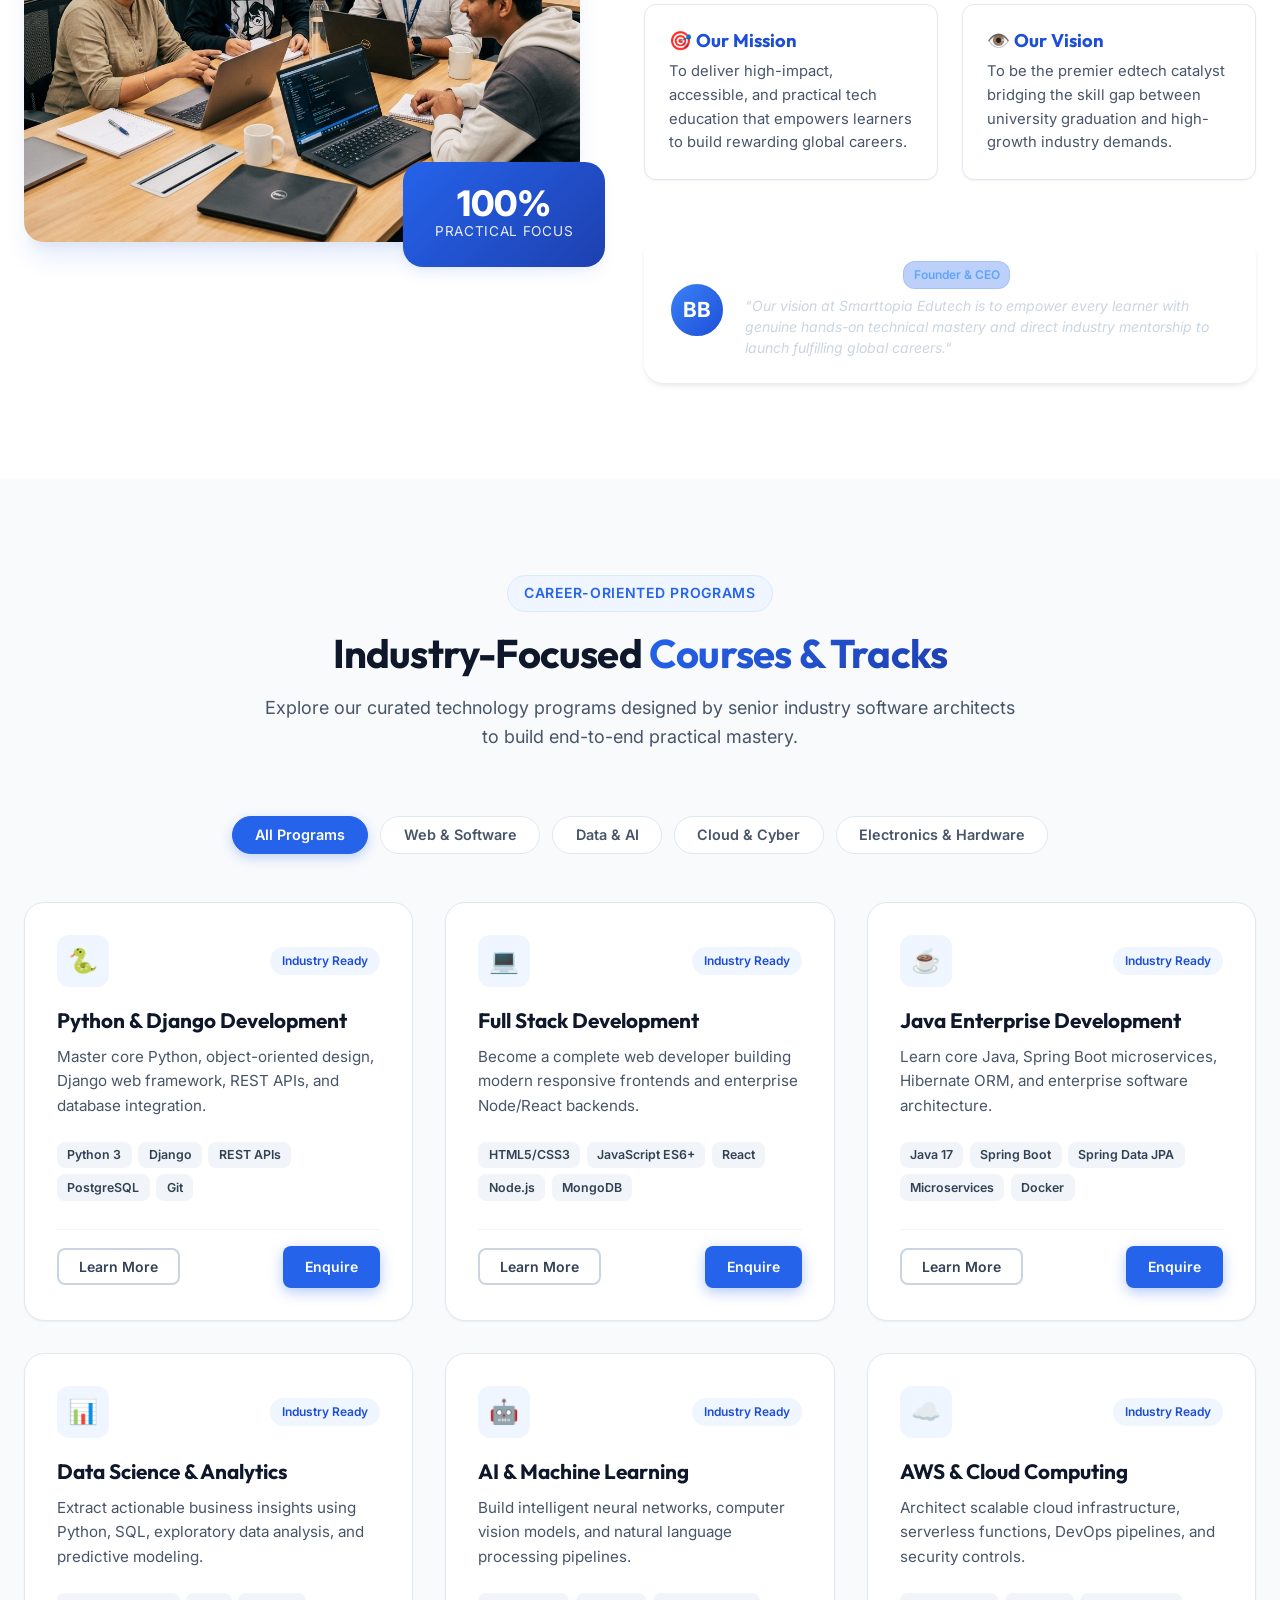
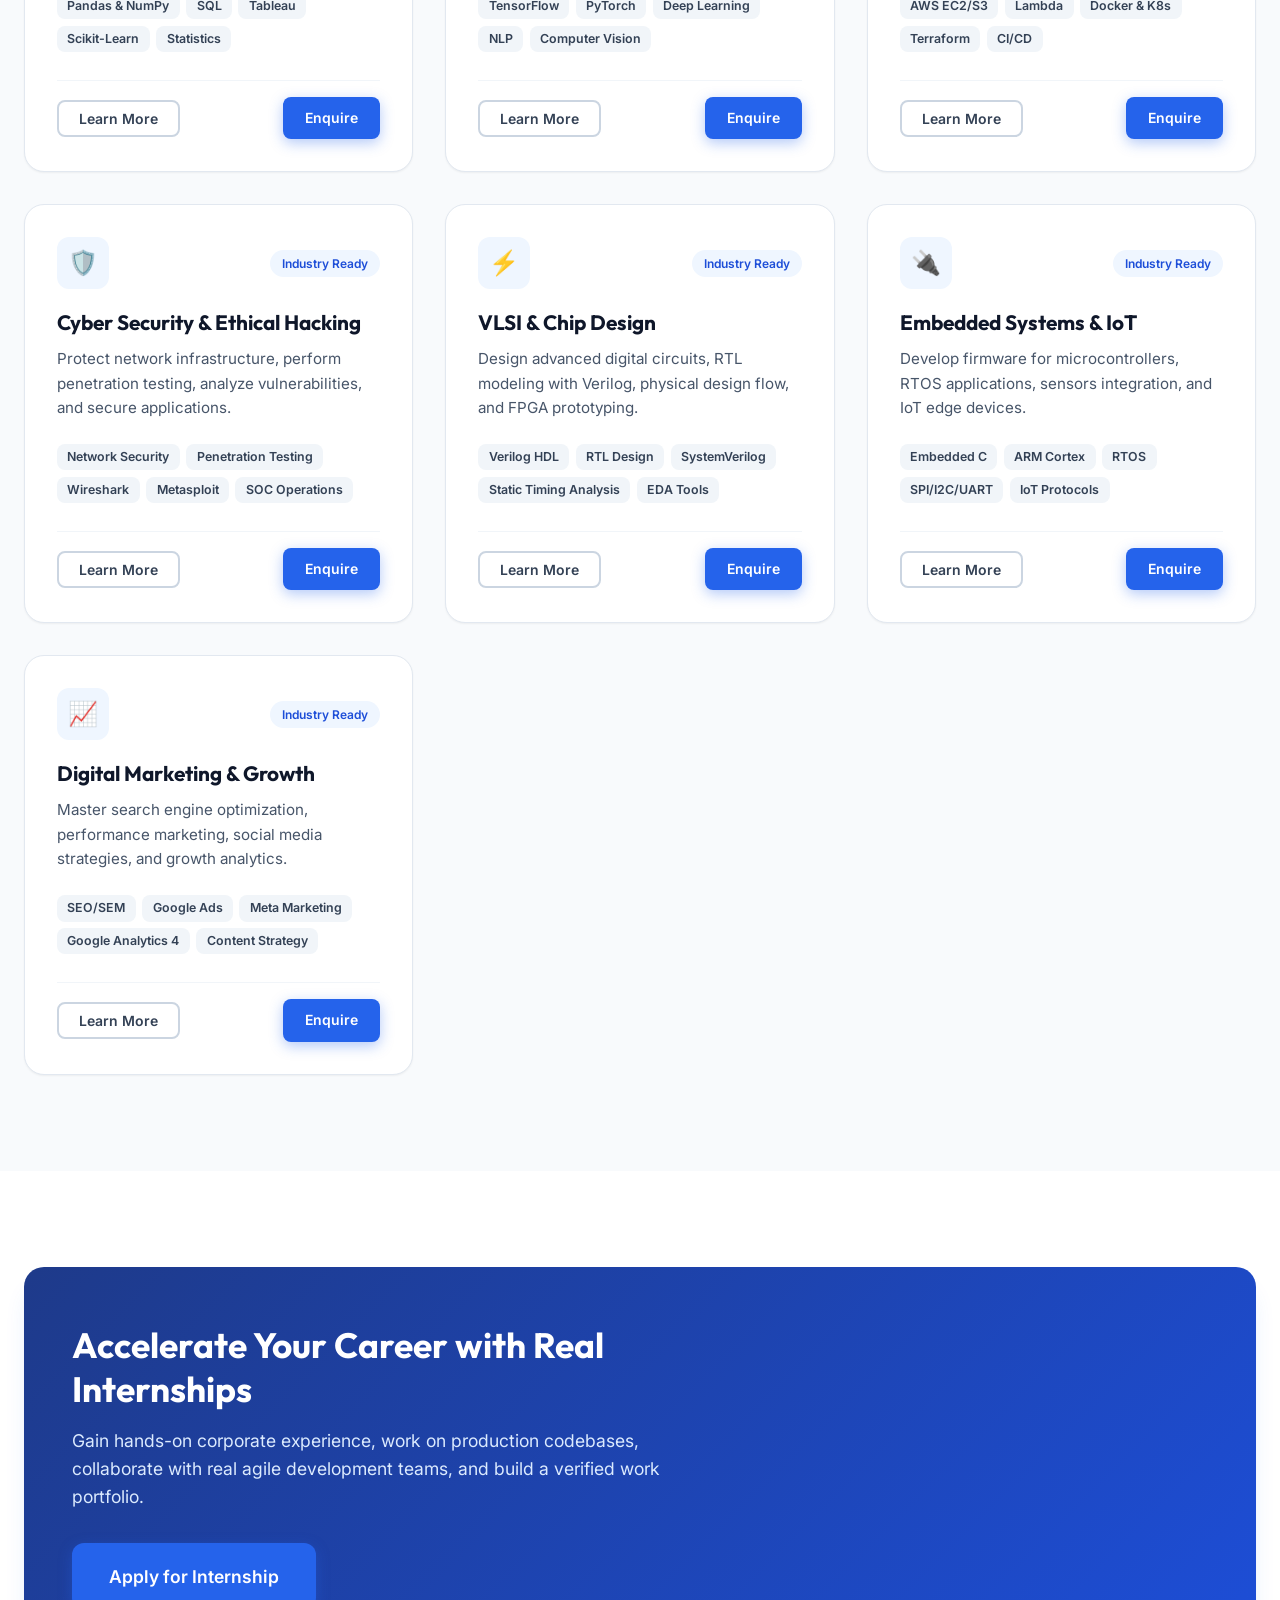
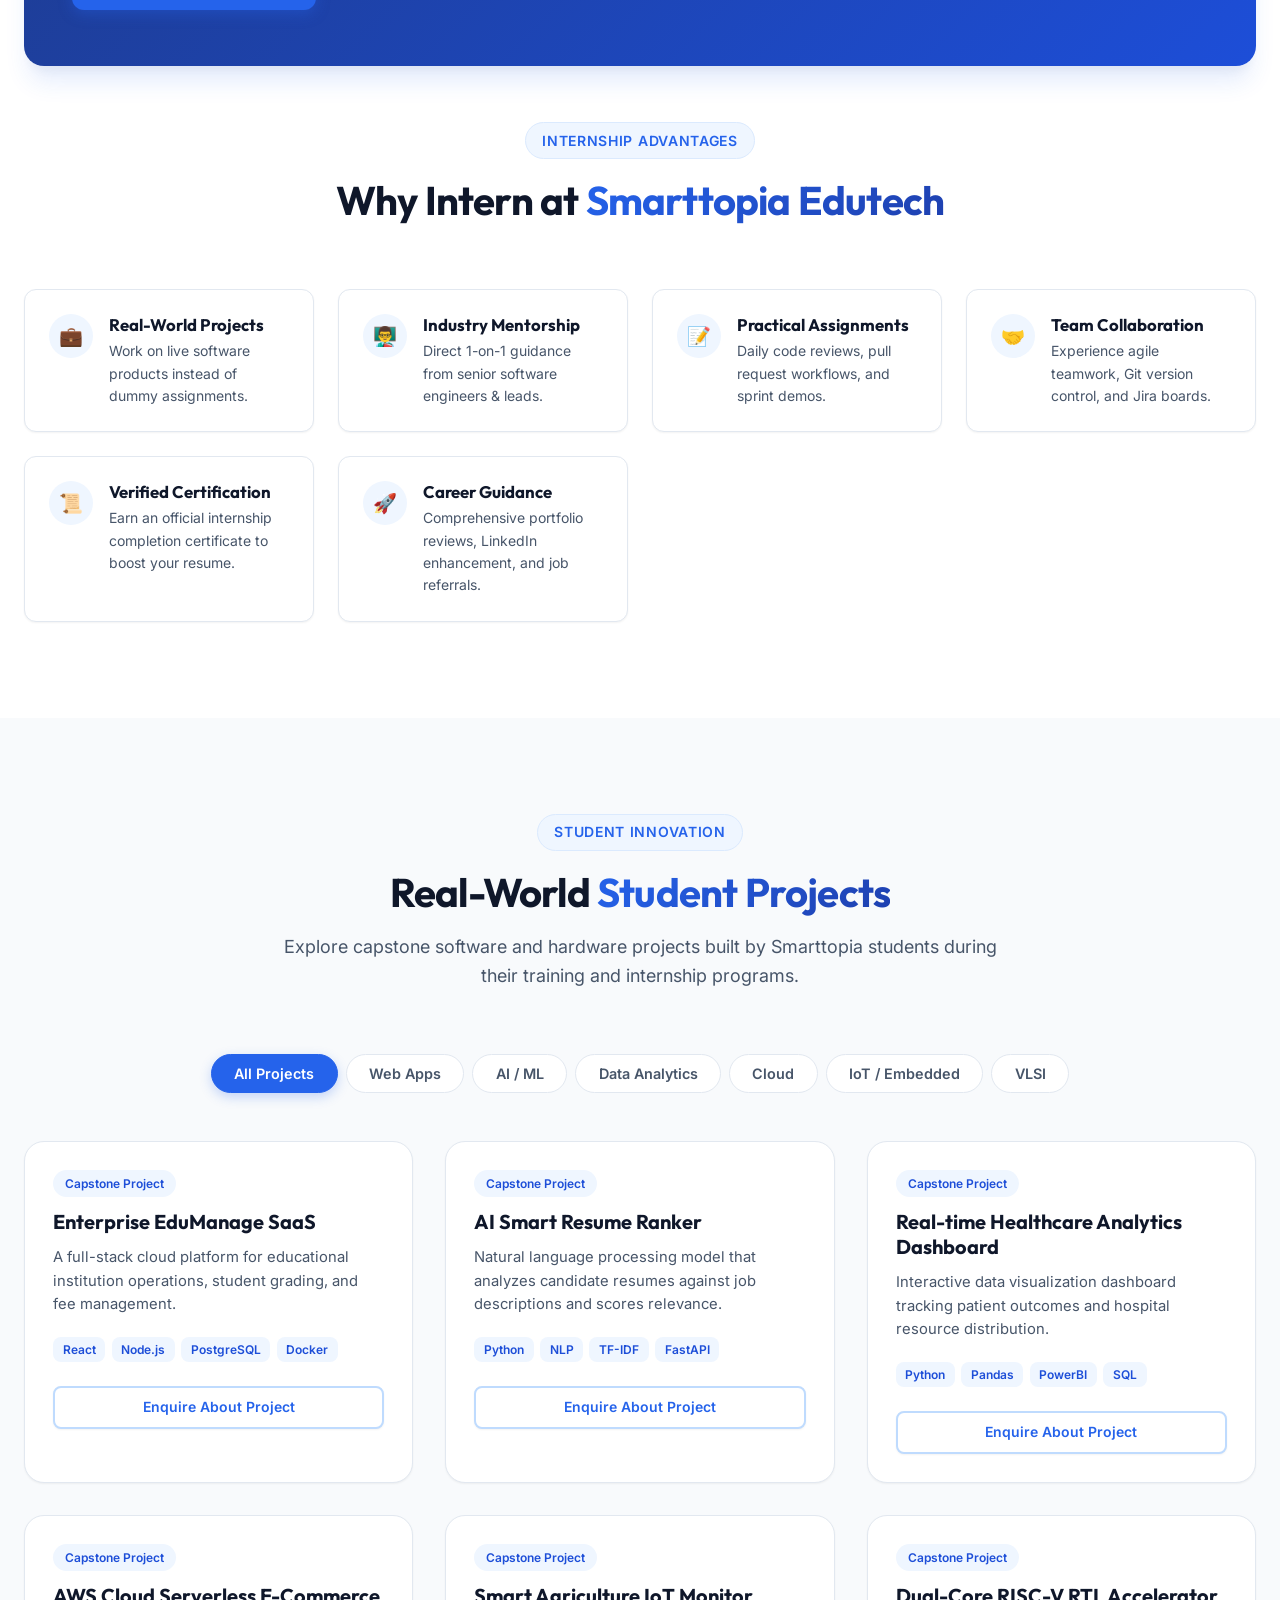
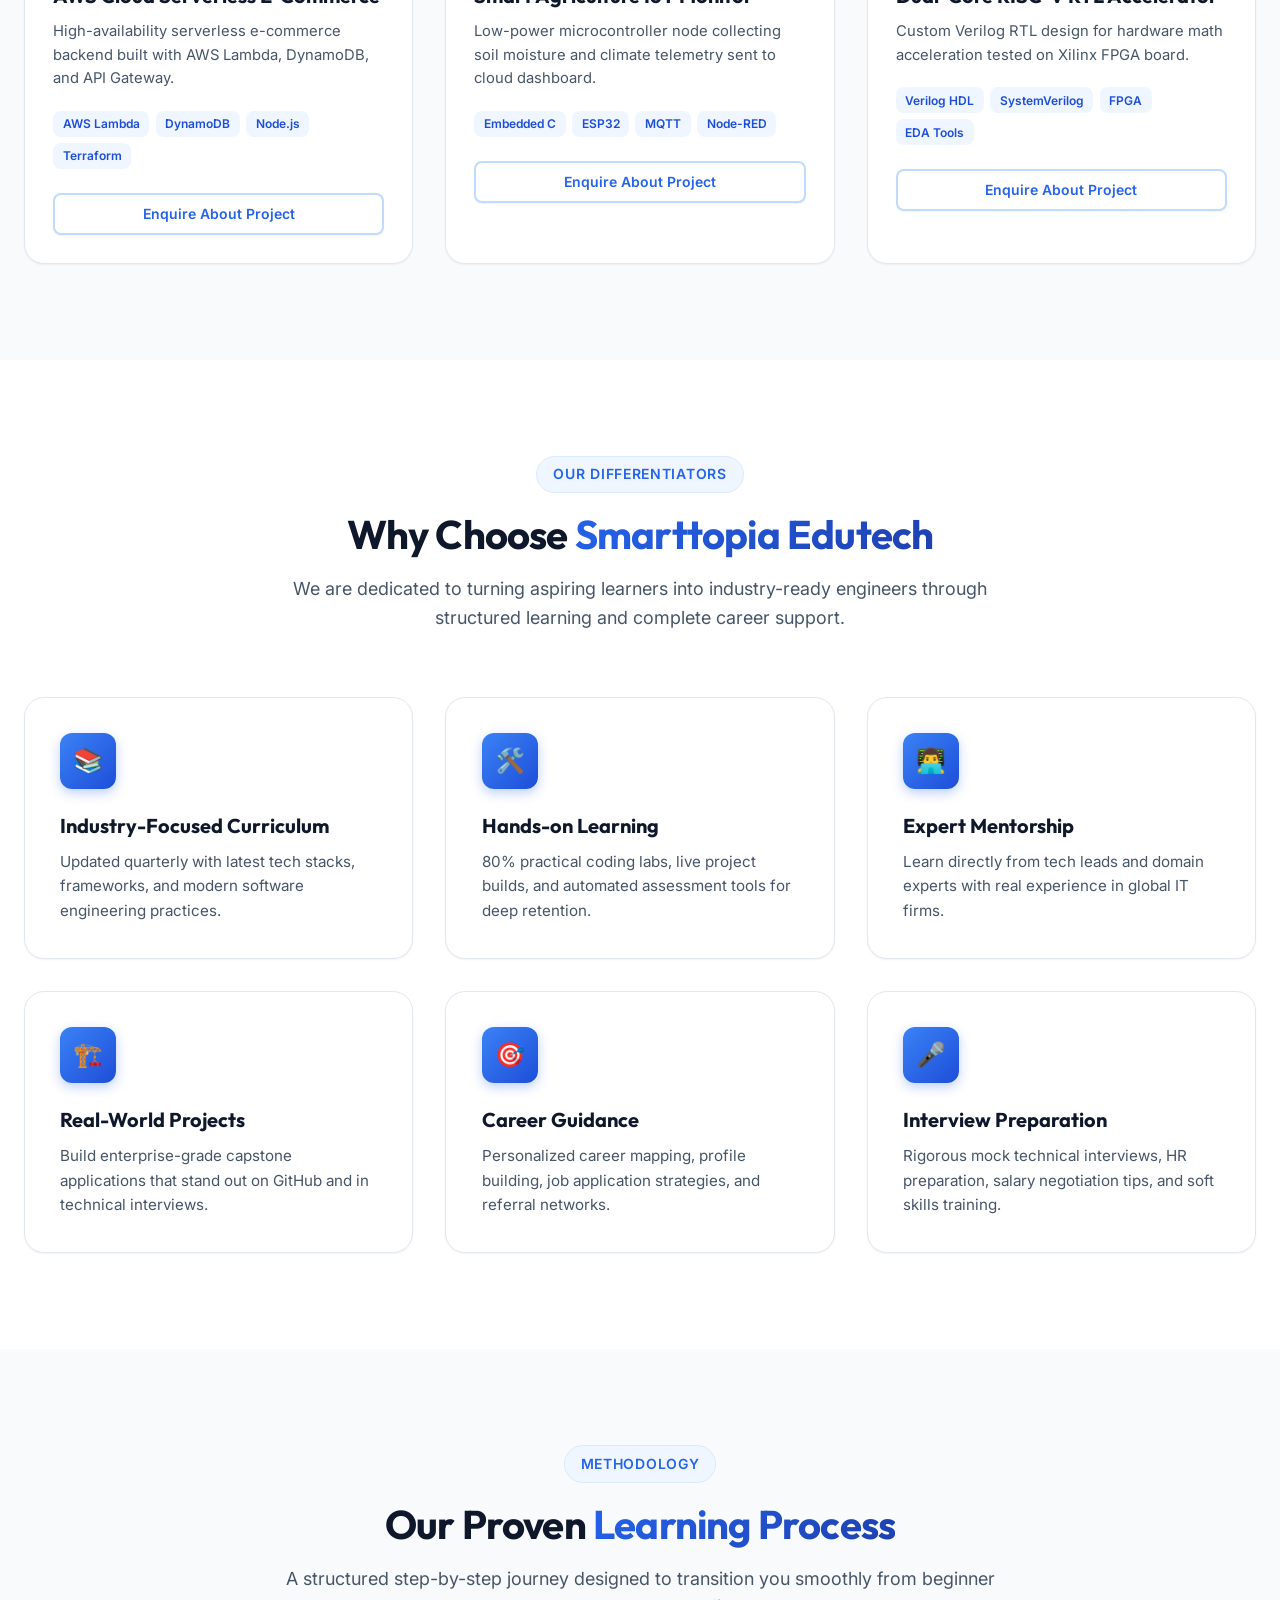
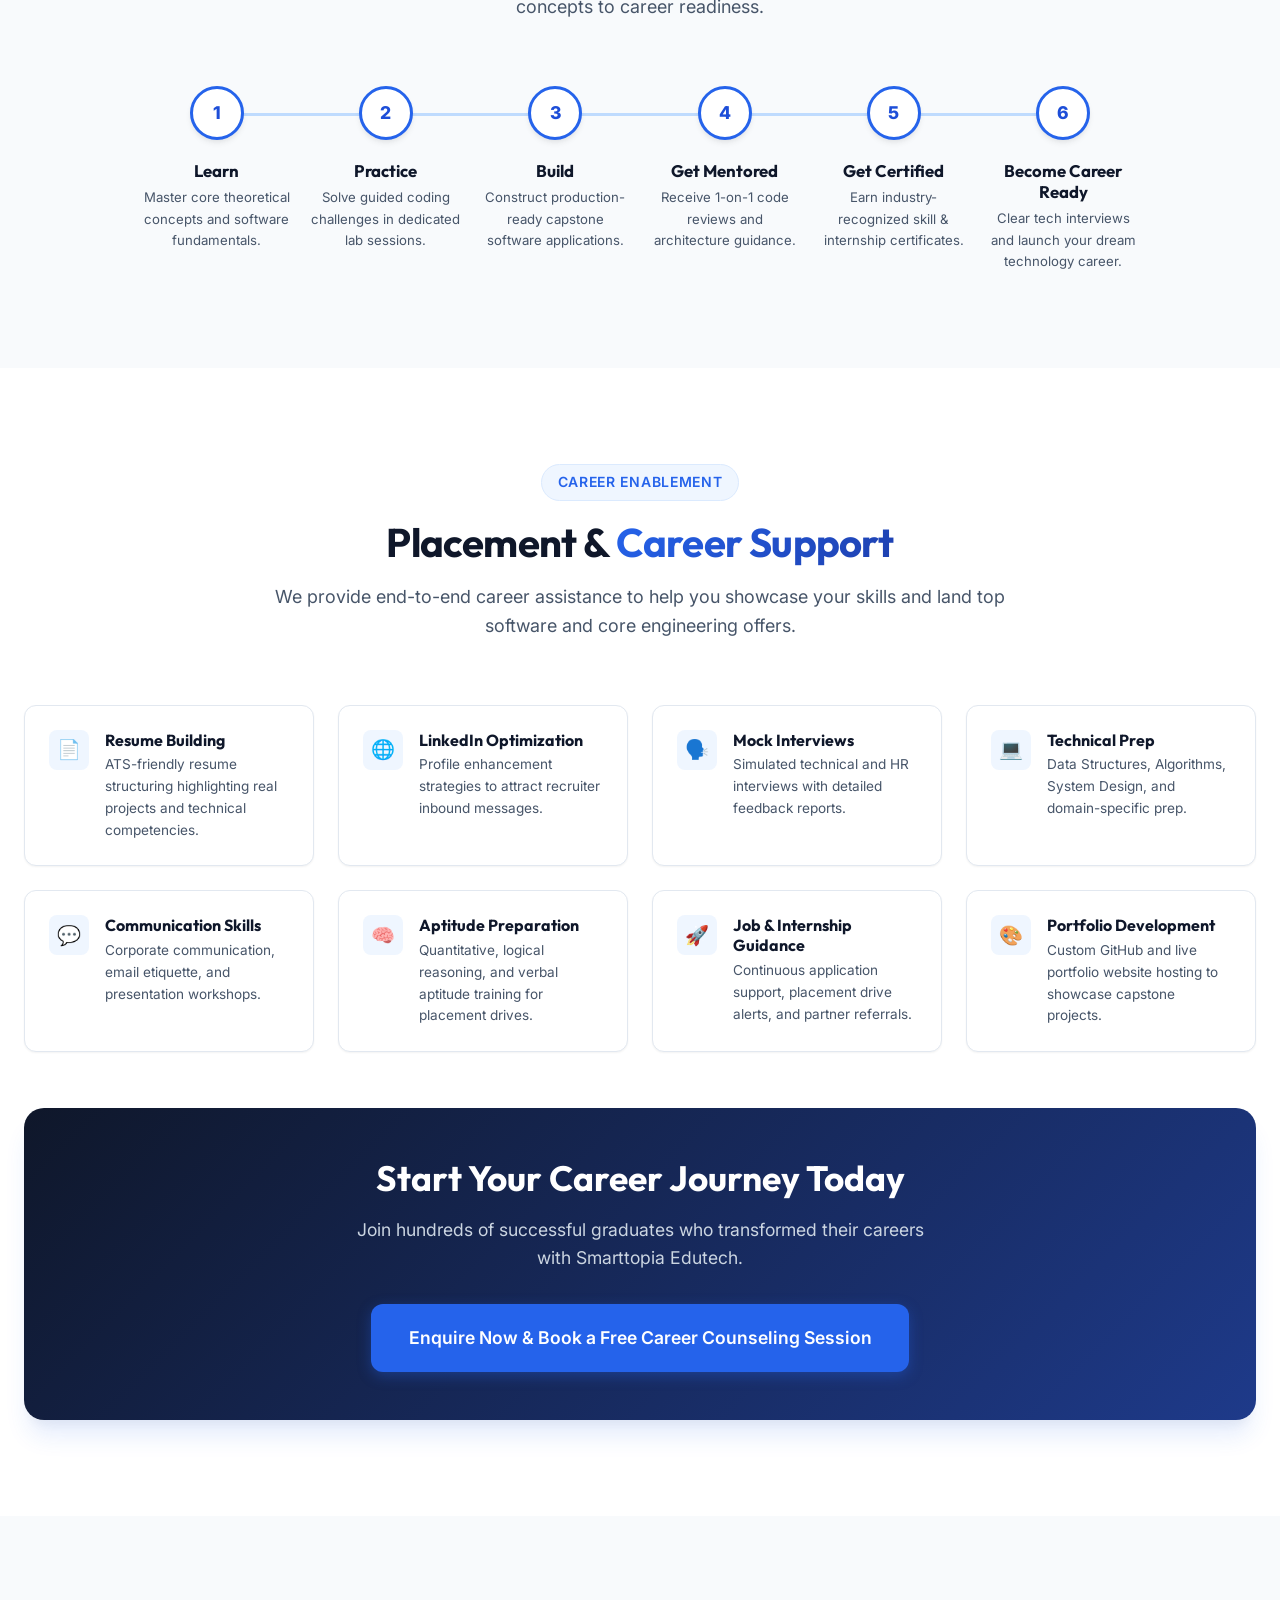
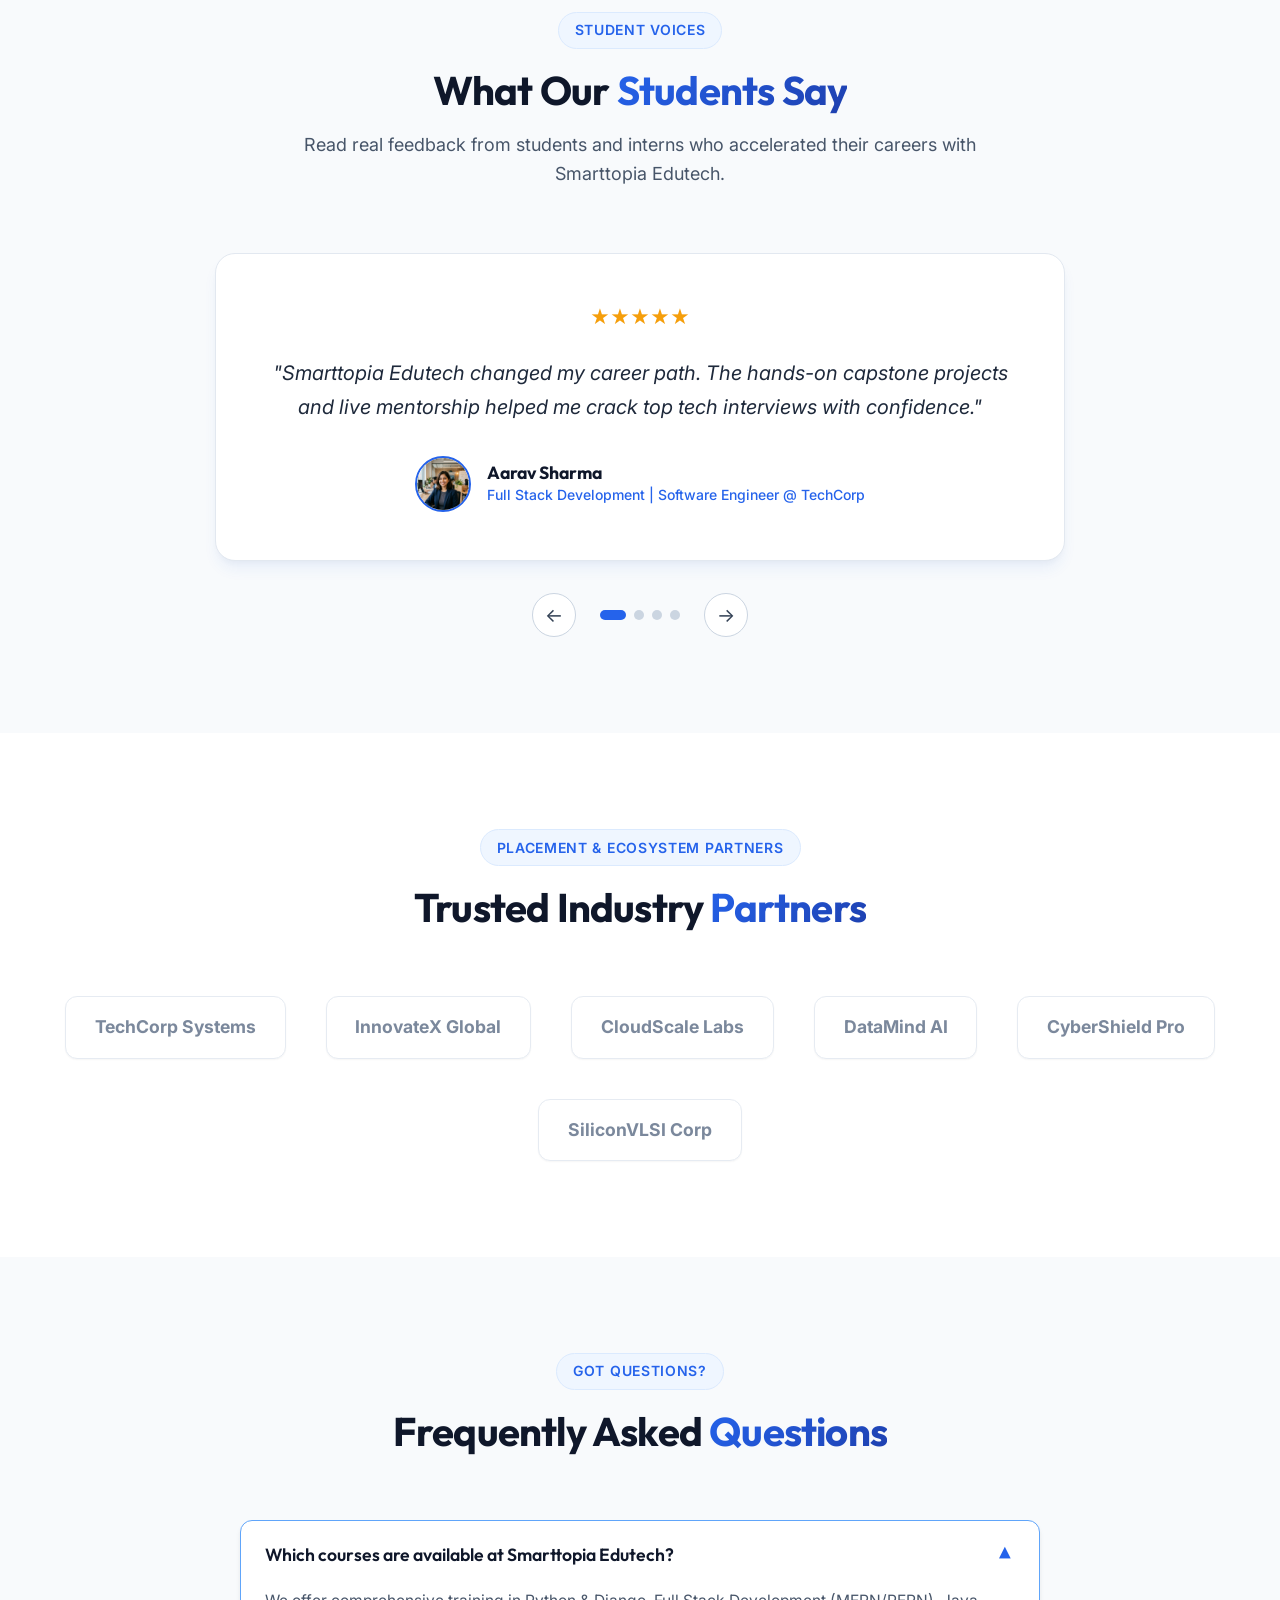
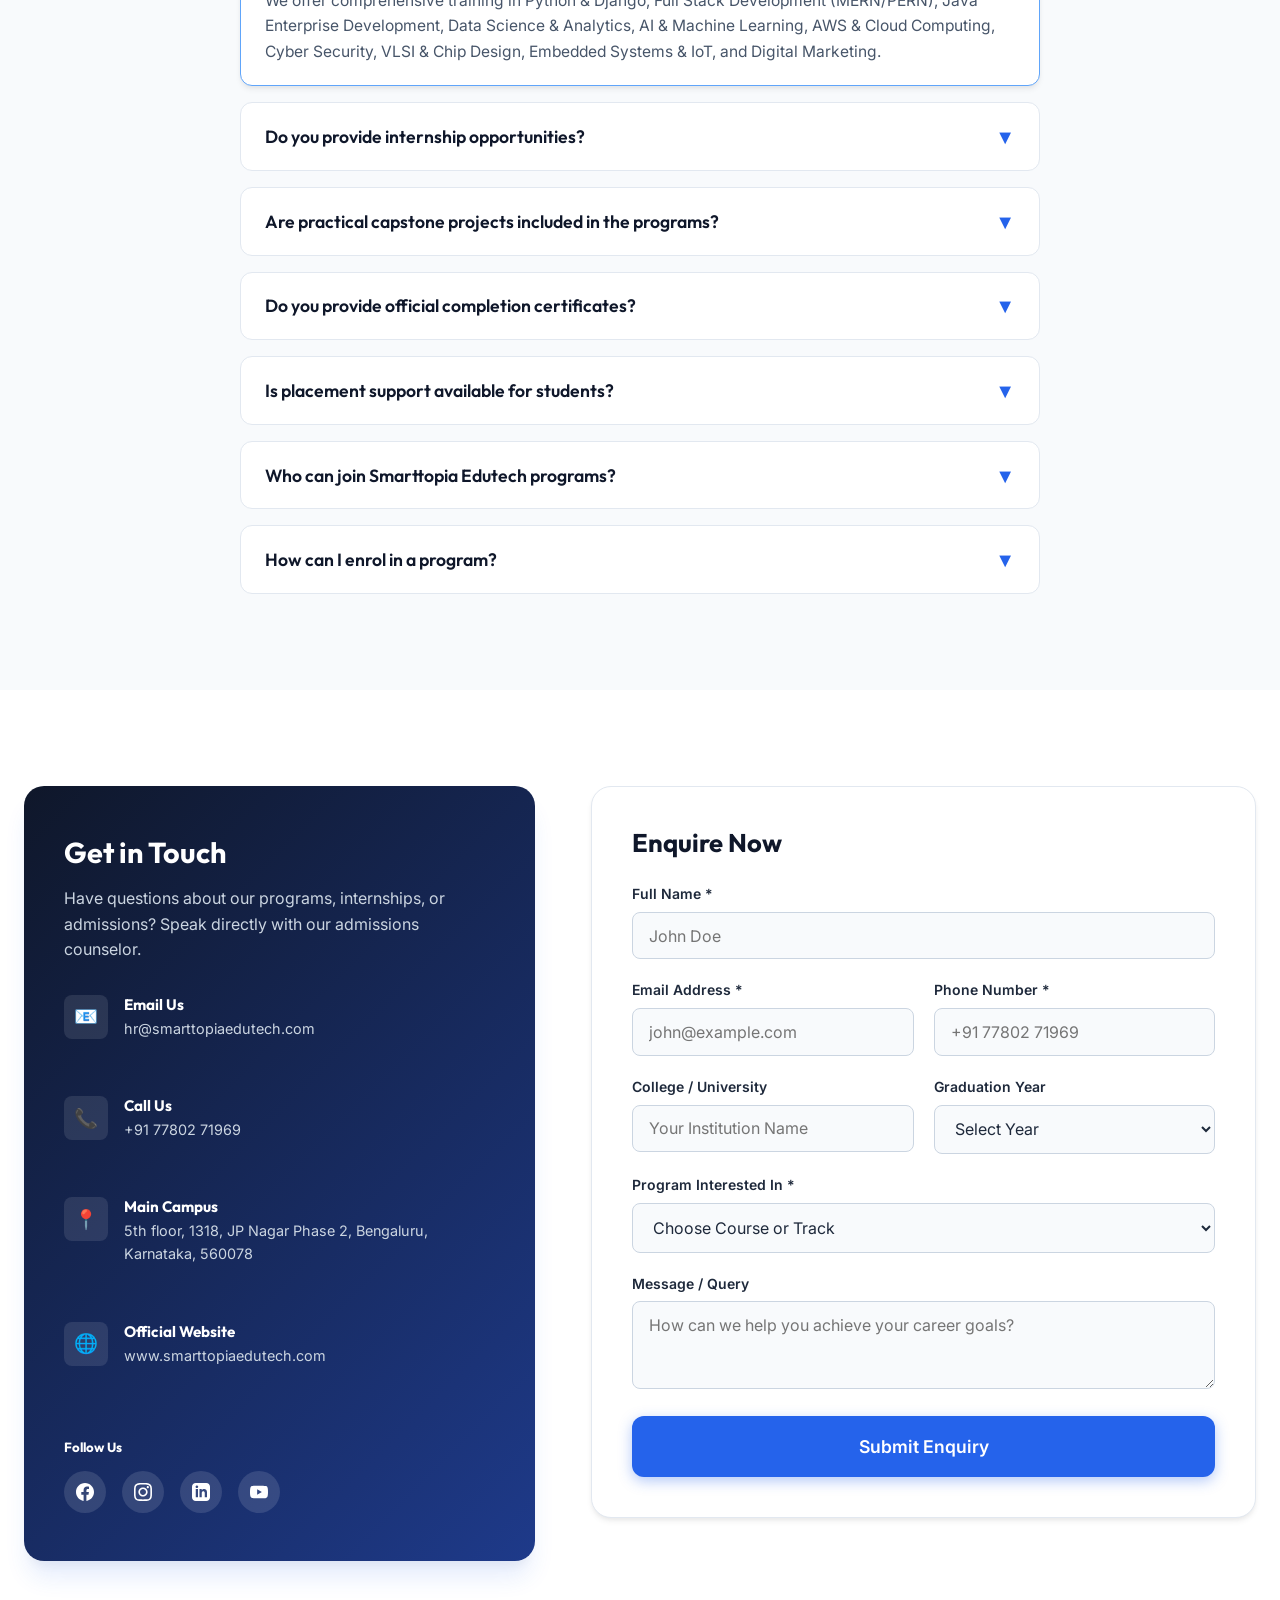
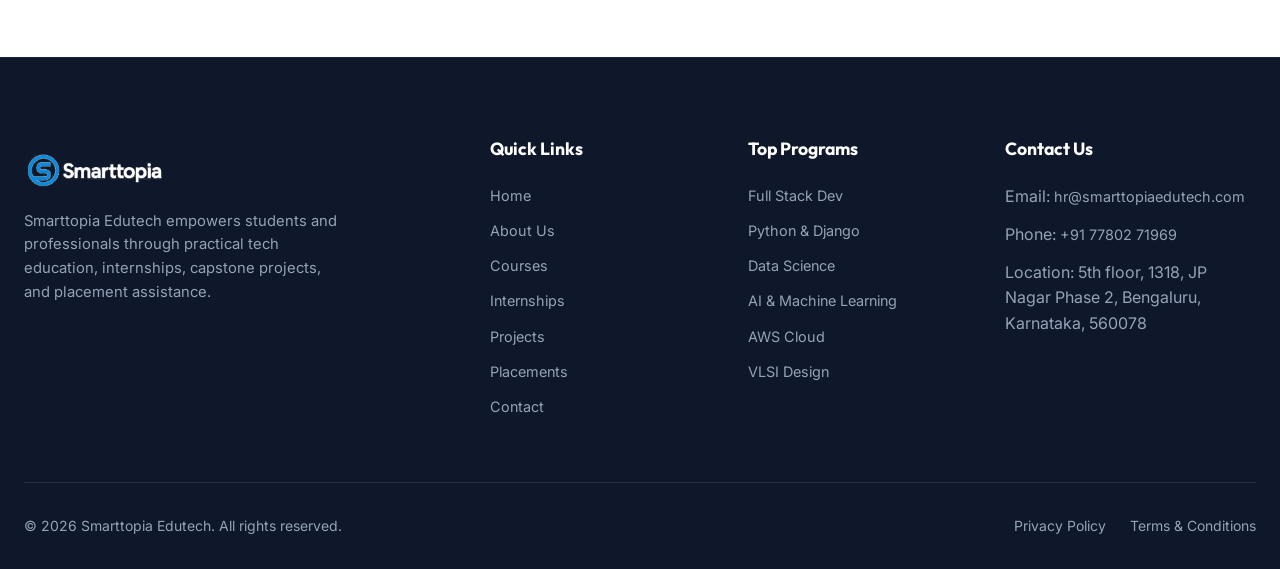
==== commit 49500a54: "renamed" ====
--- a/index.html
+++ b/index.html
@@ -196,6 +196,21 @@
                 <p>To be the premier edtech catalyst bridging the skill gap between university graduation and high-growth industry demands.</p>
               </div>
             </div>
+            <!-- Founder & Leadership Spotlight -->
+            <div class="founder-card" style="margin-top: 2rem; background: linear-gradient(135deg, var(--slate-900), var(--primary-950)); border-radius: var(--radius-lg); padding: 1.5rem; color: #ffffff; display: flex; align-items: center; gap: 1.25rem; border: 1px solid rgba(255, 255, 255, 0.1); box-shadow: var(--shadow-md);">
+              <div style="width: 56px; height: 56px; border-radius: 50%; background: linear-gradient(135deg, var(--primary-500), var(--primary-700)); color: #ffffff; display: flex; align-items: center; justify-content: center; font-size: 1.3rem; font-weight: 700; flex-shrink: 0; border: 2px solid #ffffff;">
+                BB
+              </div>
+              <div>
+                <div style="display: flex; align-items: center; gap: 0.5rem; flex-wrap: wrap;">
+                  <h4 style="color: #ffffff; font-size: 1.1rem; margin: 0;">Bhaskar Basireddy</h4>
+                  <span style="background: rgba(37, 99, 235, 0.3); color: #60a5fa; font-size: 0.75rem; font-weight: 600; padding: 0.2rem 0.6rem; border-radius: 12px; border: 1px solid rgba(96, 165, 250, 0.3);">Founder & CEO</span>
+                </div>
+                <p style="color: var(--slate-300); font-size: 0.875rem; margin-top: 0.4rem; font-style: italic; line-height: 1.5;">
+                  "Our vision at Smarttopia Edutech is to empower every learner with genuine hands-on technical mastery and direct industry mentorship to launch fulfilling global careers."
+                </p>
+              </div>
+            </div>
           </div>
         </div>
       </div>
--- a/style.css
+++ b/style.css
@@ -205,8 +205,8 @@
   border-radius: var(--radius-md);
   cursor: pointer;
   border: 2px solid transparent;
-  transition: all var(--transition-fast);
-  white-space: nowrap;
+  max-width: 100%;
+  box-sizing: border-box;
 }
 
 .btn-primary {
@@ -2610,4 +2610,26 @@
     width: 44px;
     height: 44px;
   }
+
+  /* Mobile Button & Text Overflow Prevention */
+  .btn {
+    white-space: normal !important;
+    text-align: center;
+    word-break: break-word;
+    overflow-wrap: break-word;
+    max-width: 100%;
+    box-sizing: border-box;
+    padding: 0.8rem 1.1rem;
+    line-height: 1.35;
+  }
+
+  .btn-lg {
+    padding: 0.85rem 1.25rem;
+    font-size: 0.975rem;
+  }
+
+  html, body {
+    overflow-x: hidden !important;
+    max-width: 100vw;
+  }
 }
